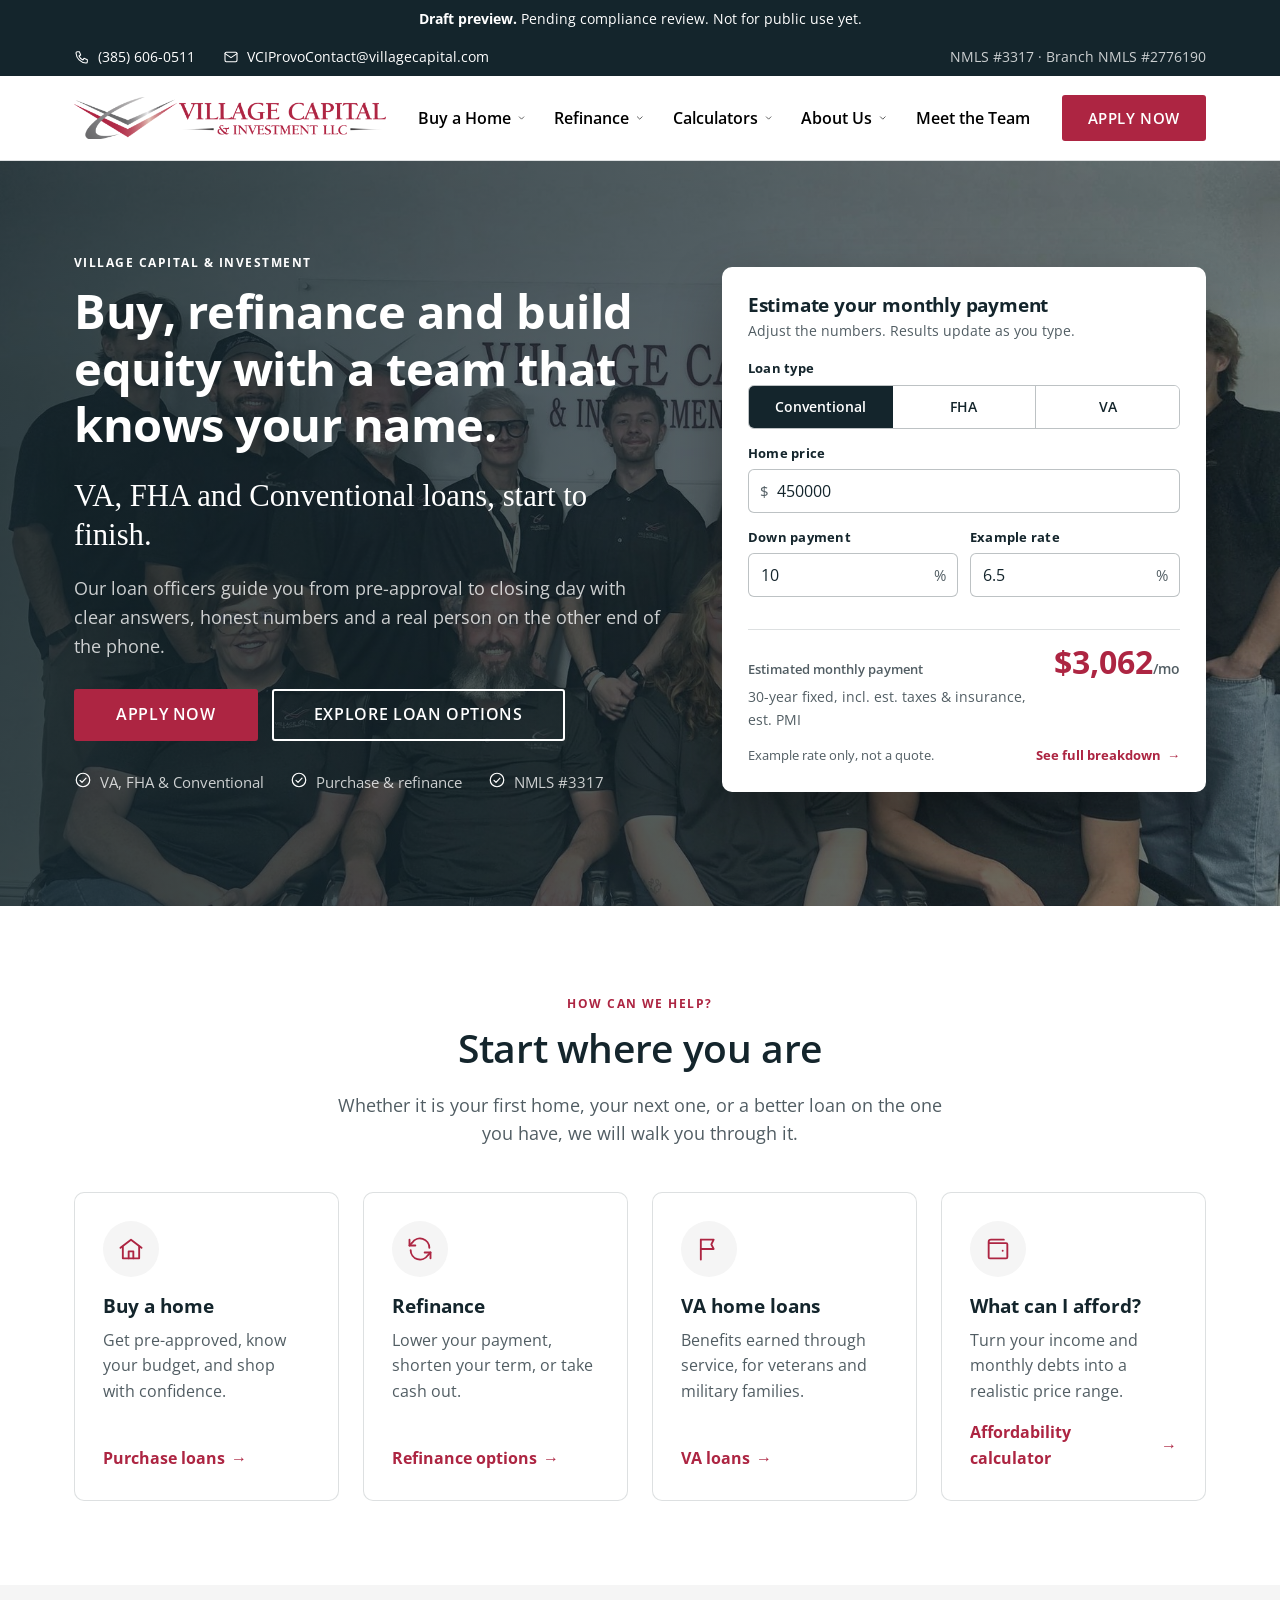
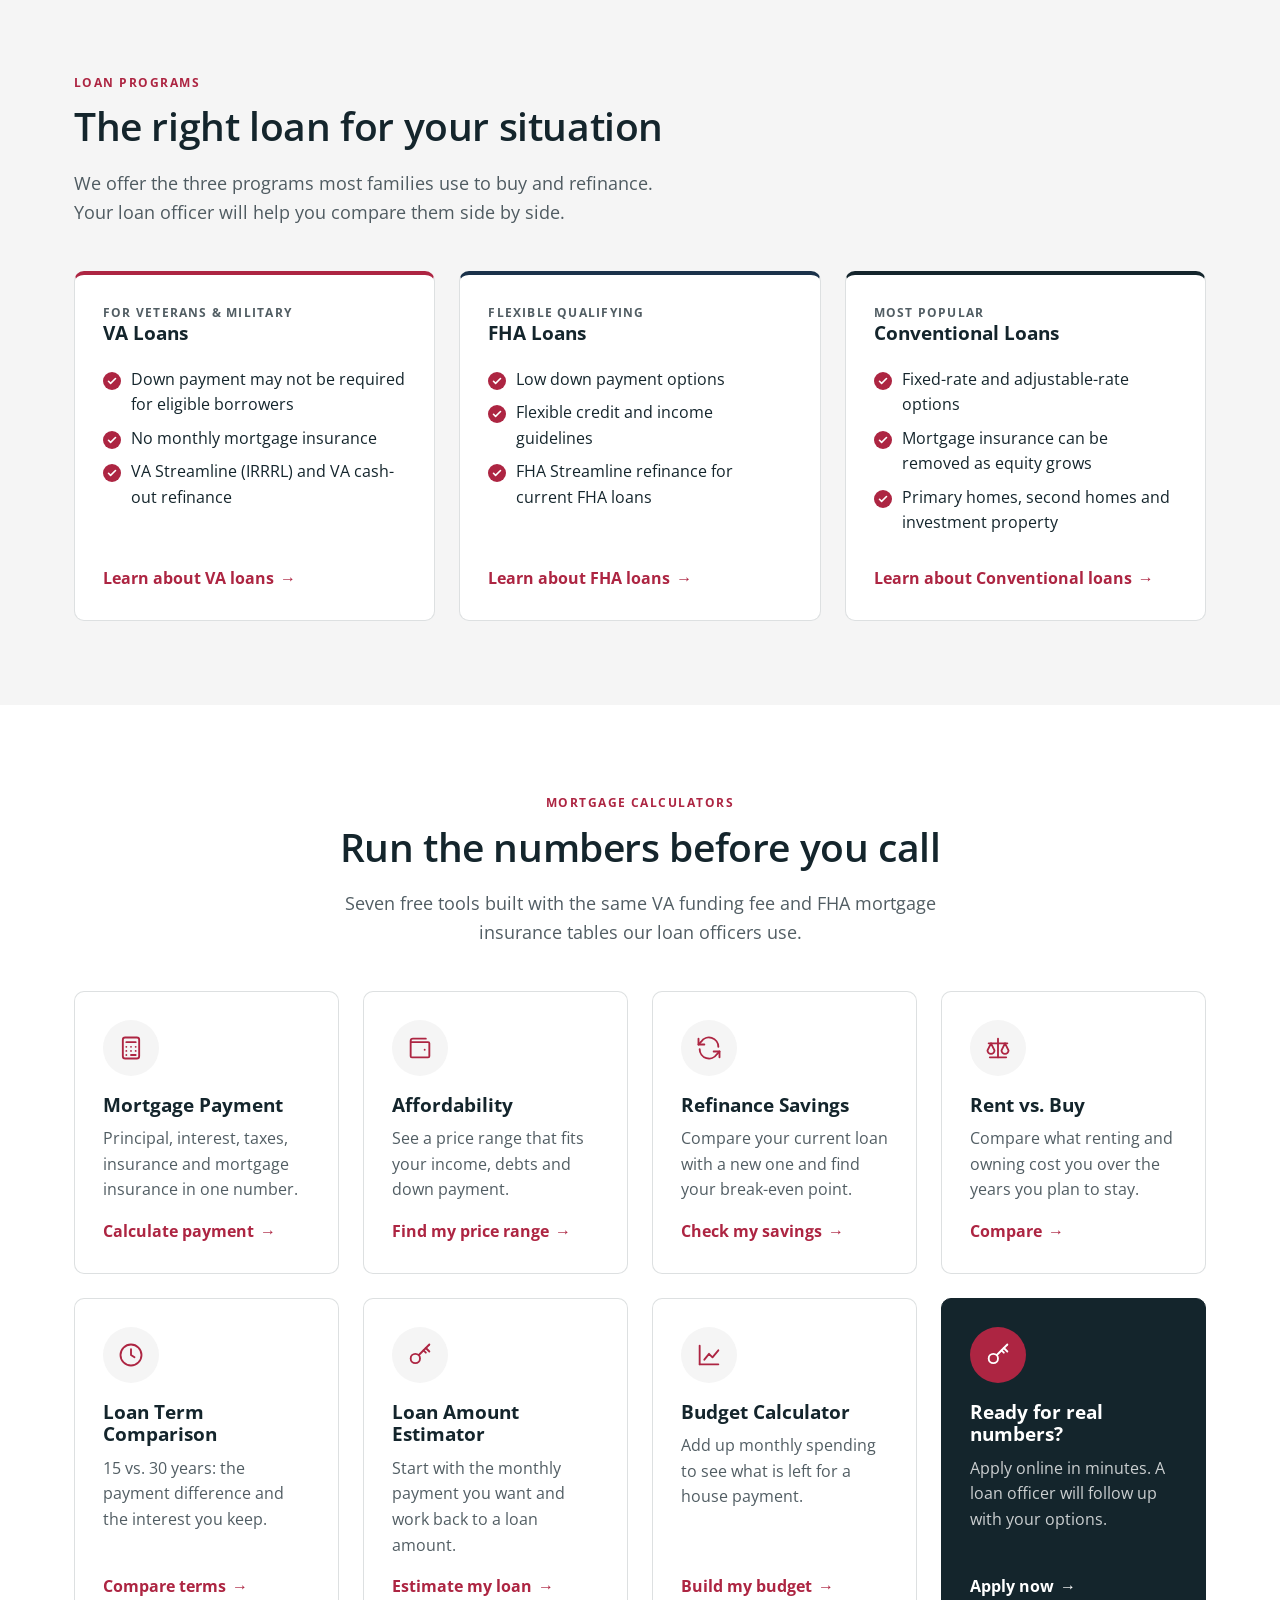
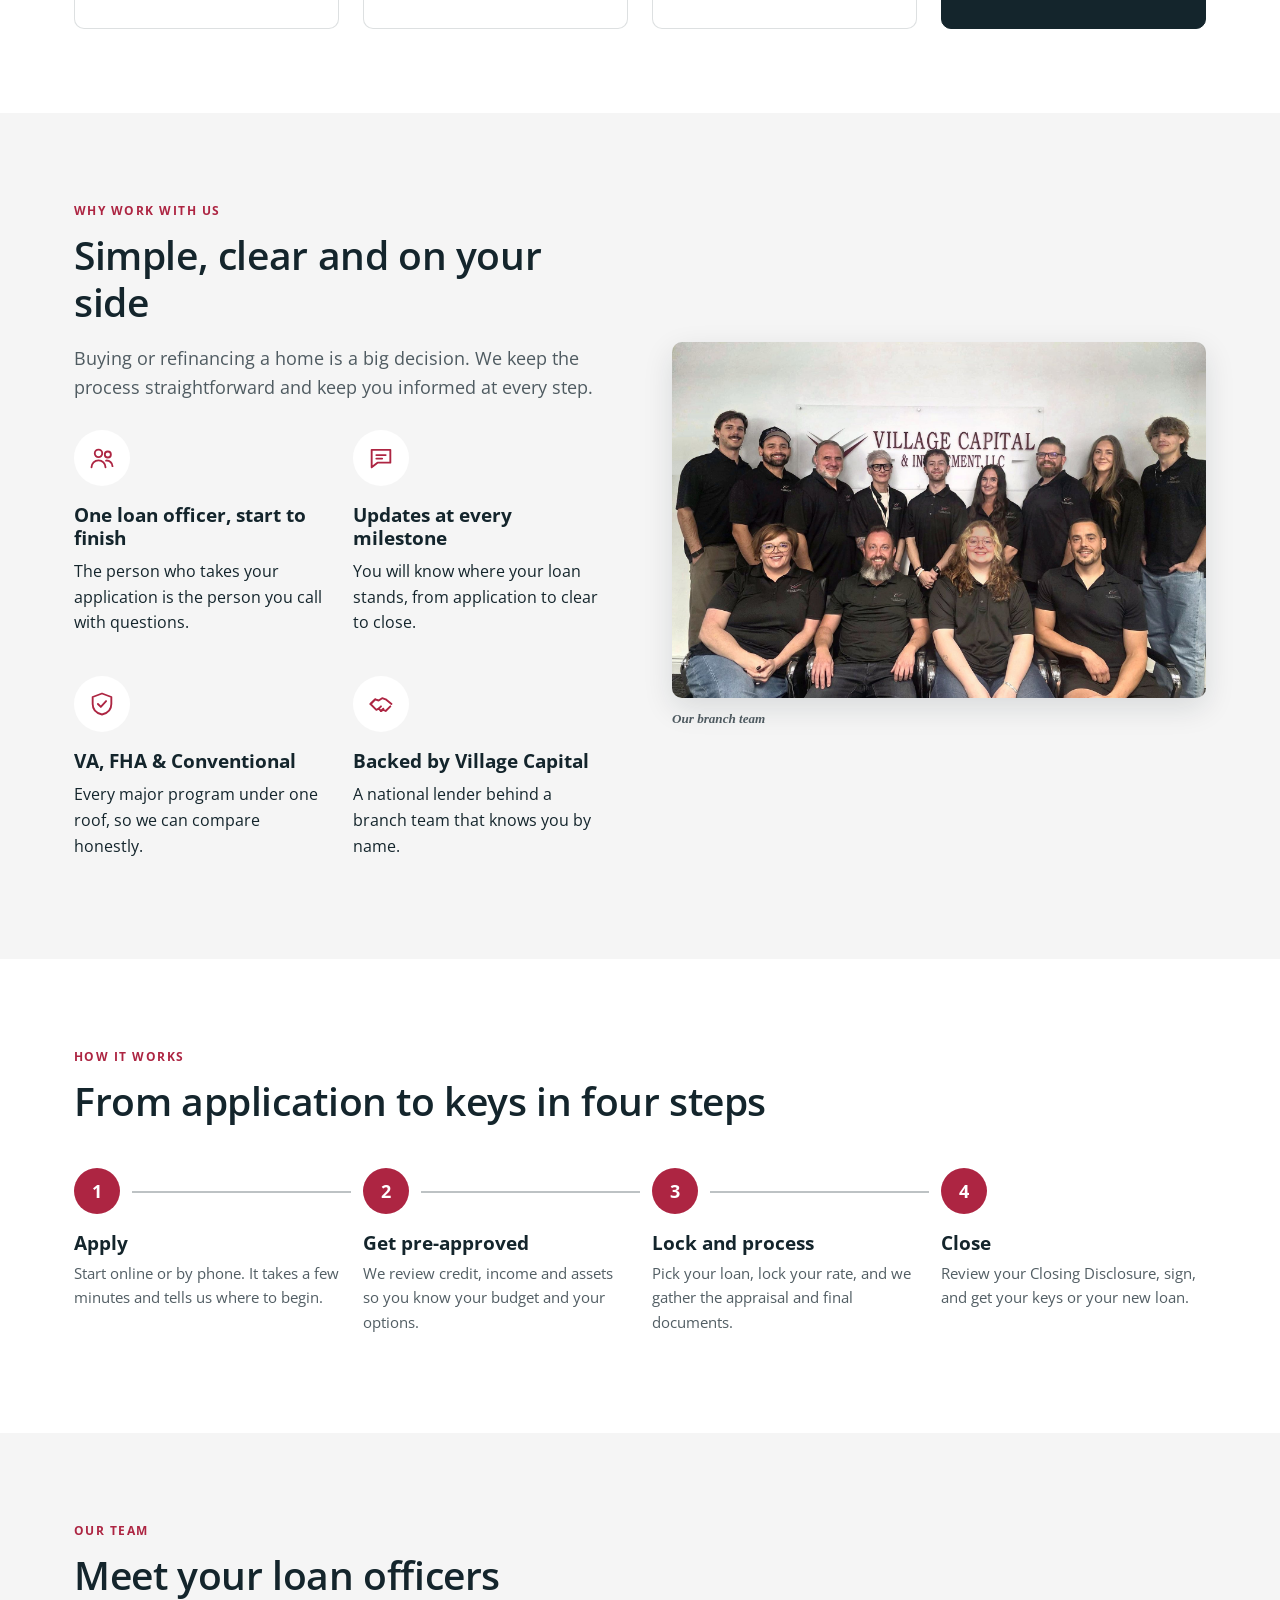
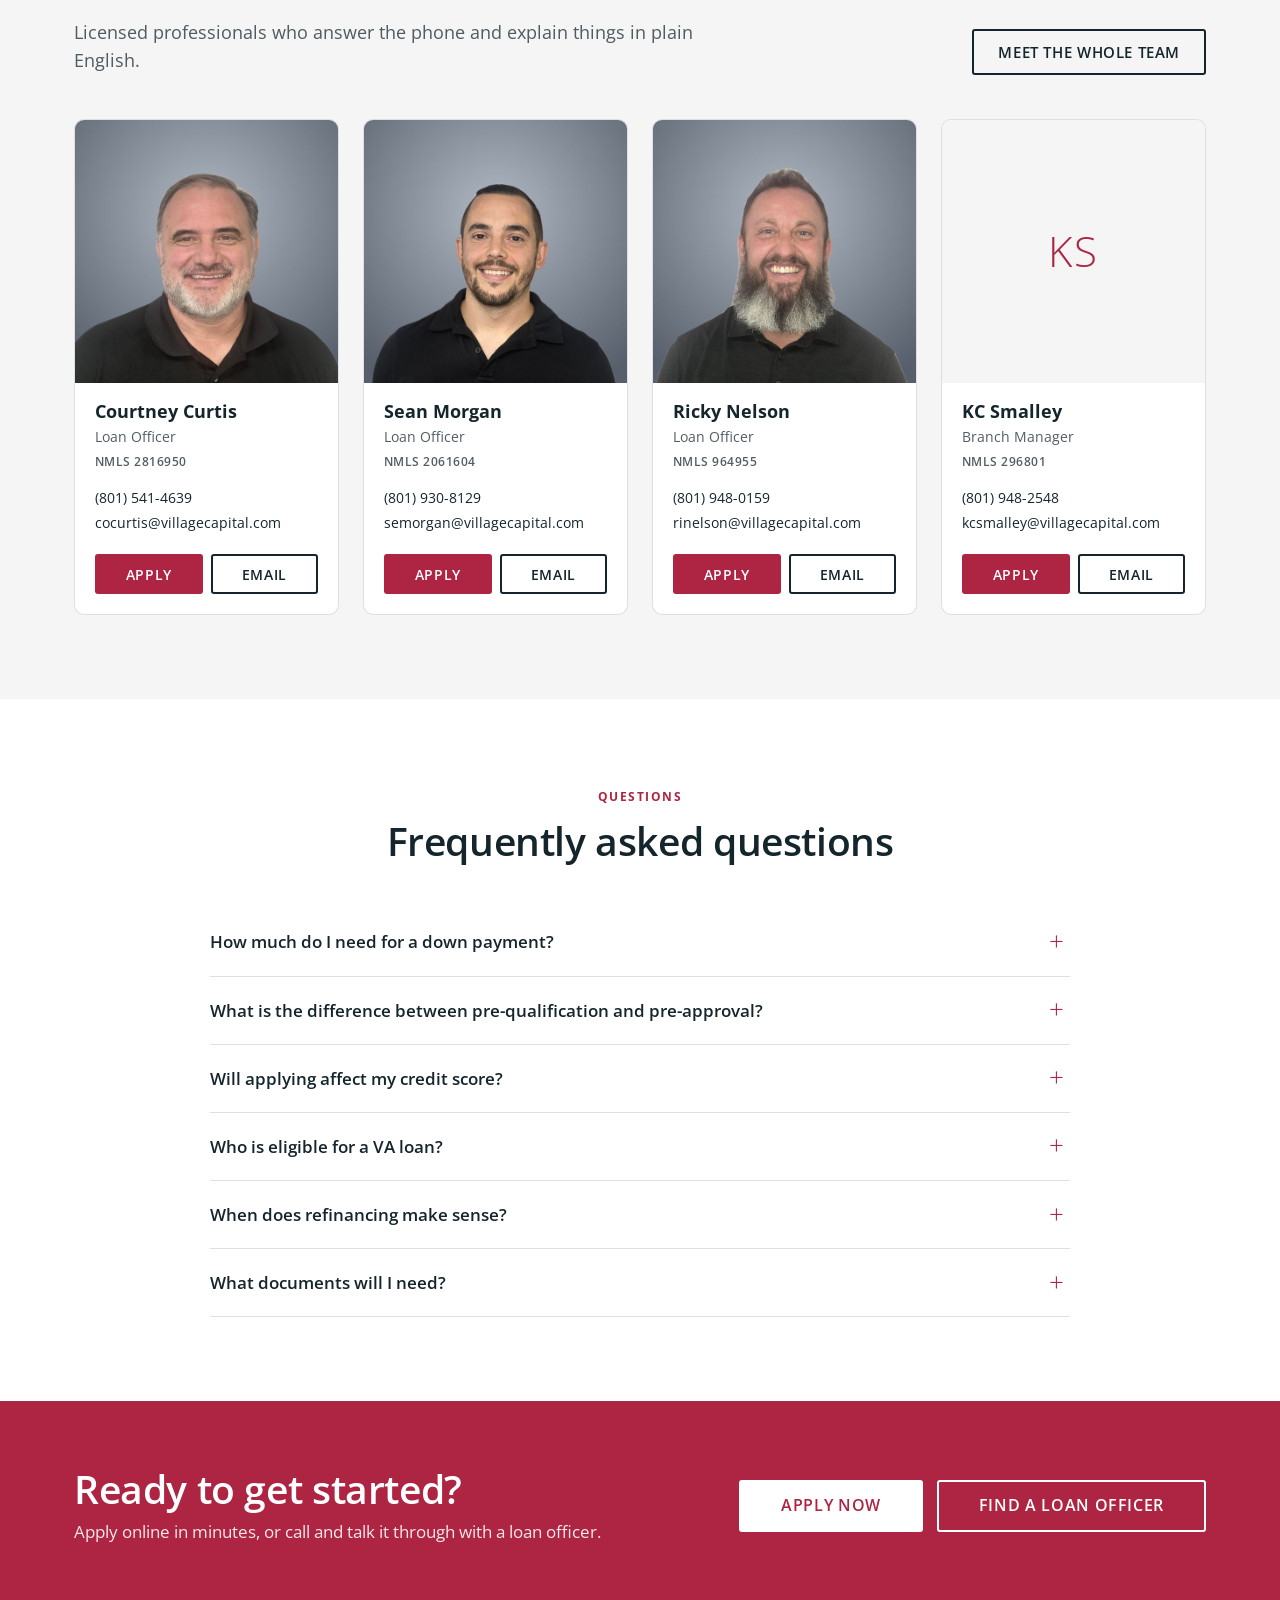
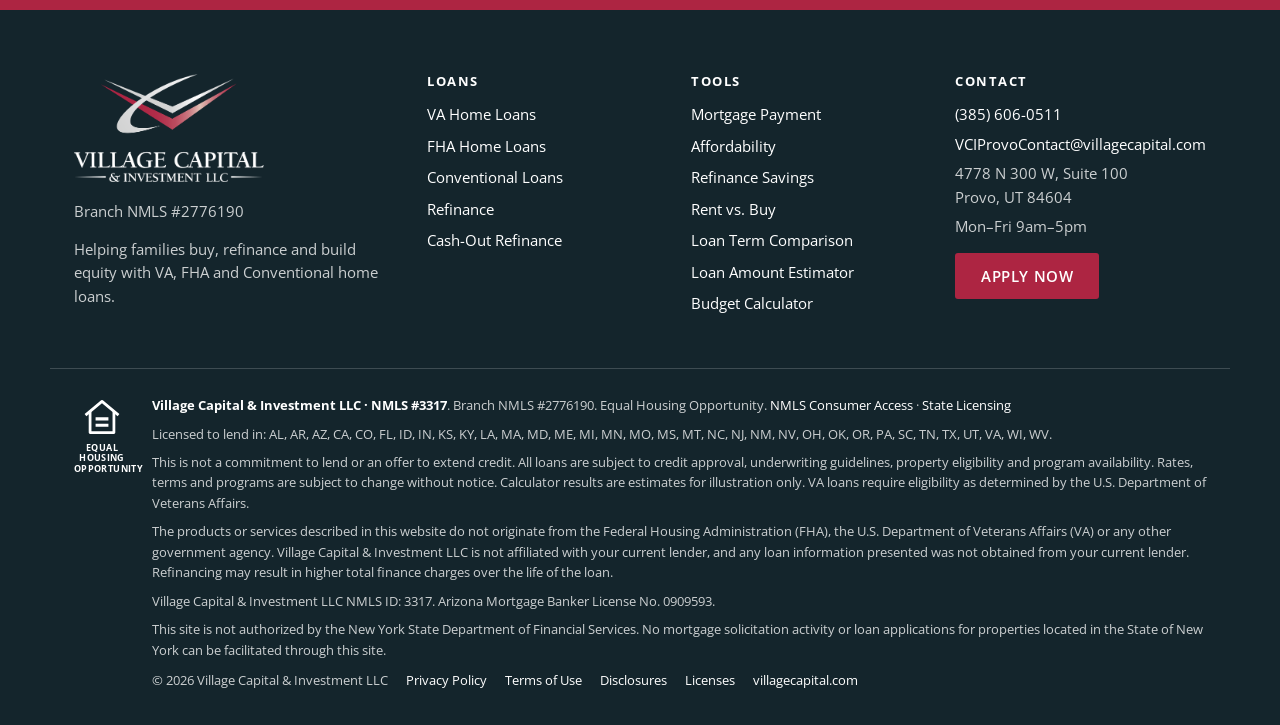
==== index.html @ 4b453d1a "Public branch website: initial copy from vci-lindon-prod-deploy site/ Static HTML/CSS/JS, no build s" ====
<!DOCTYPE html>
<html lang="en">
<head>
<meta charset="UTF-8">
<meta name="viewport" content="width=device-width, initial-scale=1">
<title>Home Loans | Village Capital & Investment</title>
<meta name="description" content="VA, FHA and Conventional home loans for buying and refinancing. Get pre-approved, run the numbers with our mortgage calculators, and apply online with Village Capital & Investment. NMLS #3317.">
<meta name="robots" content="noindex"><!-- remove at launch -->
<link rel="icon" href="assets/vci-logo.svg">
<link rel="preconnect" href="https://fonts.googleapis.com">
<link rel="preconnect" href="https://fonts.gstatic.com" crossorigin>
<link href="https://fonts.googleapis.com/css2?family=Open+Sans:ital,wght@0,300;0,400;0,600;0,700;1,700&display=swap" rel="stylesheet">
<link rel="stylesheet" href="assets/site.css">
</head>
<body>
<a class="skip-link" href="#main">Skip to content</a>
<div data-site-header></div>

<main id="main">

  <!-- Hero -->
  <section class="hero on-dark">
    <div class="wrap hero-grid">
      <div>
        <span class="eyebrow" style="color:var(--white)">Village Capital &amp; Investment</span>
        <h1>Buy, refinance and build equity with a team that knows your name.</h1>
        <p class="subhead">VA, FHA and Conventional loans, start to finish.</p>
        <p class="lead">Our loan officers guide you from pre-approval to closing day with clear answers, honest numbers and a real person on the other end of the phone.</p>
        <div class="hero-ctas">
          <a class="btn btn-primary btn-lg" href="apply.html" data-apply>Apply Now</a>
          <a class="btn btn-outline-light btn-lg" href="loans.html">Explore Loan Options</a>
        </div>
        <ul class="hero-trust">
          <li><i data-icon="check"></i>VA, FHA &amp; Conventional</li>
          <li><i data-icon="check"></i>Purchase &amp; refinance</li>
          <li><i data-icon="check"></i>NMLS #3317</li>
        </ul>
      </div>

      <form class="quick-calc" id="quick-calc" onsubmit="return false" aria-labelledby="qc-title">
        <h2 id="qc-title">Estimate your monthly payment</h2>
        <p class="muted">Adjust the numbers. Results update as you type.</p>
        <div class="field">
          <label id="qc-type-label">Loan type</label>
          <div class="seg" role="group" aria-labelledby="qc-type-label">
            <button type="button" data-type="conv" aria-pressed="true">Conventional</button>
            <button type="button" data-type="fha" aria-pressed="false">FHA</button>
            <button type="button" data-type="va" aria-pressed="false">VA</button>
          </div>
        </div>
        <div class="field">
          <label for="qc-price">Home price</label>
          <div class="input-wrap has-pre"><span class="adorn pre">$</span><input type="number" id="qc-price" value="450000" min="0" step="1000" inputmode="decimal"></div>
        </div>
        <div class="field-row">
          <div class="field">
            <label for="qc-down">Down payment</label>
            <div class="input-wrap has-post"><input type="number" id="qc-down" value="10" min="0" max="100" step="0.5" inputmode="decimal"><span class="adorn post">%</span></div>
          </div>
          <div class="field">
            <label for="qc-rate">Example rate</label>
            <div class="input-wrap has-post"><input type="number" id="qc-rate" value="6.5" min="0" max="20" step="0.125" inputmode="decimal"><span class="adorn post">%</span></div>
          </div>
        </div>
        <div class="qc-result" aria-live="polite">
          <div><div class="label">Estimated monthly payment</div><div class="result-sub" id="qc-sub">30-year fixed, incl. est. taxes &amp; insurance</div></div>
          <div class="value" id="qc-total">—</div>
        </div>
        <div class="qc-foot">
          <span>Example rate only, not a quote.</span>
          <a class="text-link" id="qc-more" href="calculators.html#payment">See full breakdown</a>
        </div>
      </form>
    </div>
  </section>

  <!-- Paths -->
  <section>
    <div class="wrap">
      <div class="section-head center">
        <span class="eyebrow">How can we help?</span>
        <h2>Start where you are</h2>
        <p class="lead">Whether it is your first home, your next one, or a better loan on the one you have, we will walk you through it.</p>
      </div>
      <div class="grid grid-4">
        <a class="card" href="loans.html#purchase"><div class="icon" data-icon="home"></div><h3>Buy a home</h3><p>Get pre-approved, know your budget, and shop with confidence.</p><span class="text-link">Purchase loans</span></a>
        <a class="card" href="loans.html#refinance"><div class="icon" data-icon="refresh"></div><h3>Refinance</h3><p>Lower your payment, shorten your term, or take cash out.</p><span class="text-link">Refinance options</span></a>
        <a class="card" href="loans.html#va"><div class="icon" data-icon="flag"></div><h3>VA home loans</h3><p>Benefits earned through service, for veterans and military families.</p><span class="text-link">VA loans</span></a>
        <a class="card" href="calculators.html#affordability"><div class="icon" data-icon="wallet"></div><h3>What can I afford?</h3><p>Turn your income and monthly debts into a realistic price range.</p><span class="text-link">Affordability calculator</span></a>
      </div>
    </div>
  </section>

  <!-- Programs -->
  <section class="section-gray" id="programs">
    <div class="wrap">
      <div class="section-head">
        <span class="eyebrow">Loan programs</span>
        <h2>The right loan for your situation</h2>
        <p class="lead">We offer the three programs most families use to buy and refinance. Your loan officer will help you compare them side by side.</p>
      </div>
      <div class="grid grid-3">
        <article class="card program-card">
          <span class="tag">For veterans &amp; military</span>
          <h3>VA Loans</h3>
          <ul class="check-list">
            <li>Down payment may not be required for eligible borrowers</li>
            <li>No monthly mortgage insurance</li>
            <li>VA Streamline (IRRRL) and VA cash-out refinance</li>
          </ul>
          <a class="text-link" href="loans.html#va">Learn about VA loans</a>
        </article>
        <article class="card program-card blue">
          <span class="tag">Flexible qualifying</span>
          <h3>FHA Loans</h3>
          <ul class="check-list">
            <li>Low down payment options</li>
            <li>Flexible credit and income guidelines</li>
            <li>FHA Streamline refinance for current FHA loans</li>
          </ul>
          <a class="text-link" href="loans.html#fha">Learn about FHA loans</a>
        </article>
        <article class="card program-card dark">
          <span class="tag">Most popular</span>
          <h3>Conventional Loans</h3>
          <ul class="check-list">
            <li>Fixed-rate and adjustable-rate options</li>
            <li>Mortgage insurance can be removed as equity grows</li>
            <li>Primary homes, second homes and investment property</li>
          </ul>
          <a class="text-link" href="loans.html#conventional">Learn about Conventional loans</a>
        </article>
      </div>
    </div>
  </section>

  <!-- Calculators -->
  <section id="tools">
    <div class="wrap">
      <div class="section-head center">
        <span class="eyebrow">Mortgage calculators</span>
        <h2>Run the numbers before you call</h2>
        <p class="lead">Seven free tools built with the same VA funding fee and FHA mortgage insurance tables our loan officers use.</p>
      </div>
      <div class="grid grid-4">
        <a class="card lift" href="calculators.html#payment"><div class="icon" data-icon="calc"></div><h3>Mortgage Payment</h3><p>Principal, interest, taxes, insurance and mortgage insurance in one number.</p><span class="text-link">Calculate payment</span></a>
        <a class="card lift" href="calculators.html#affordability"><div class="icon" data-icon="wallet"></div><h3>Affordability</h3><p>See a price range that fits your income, debts and down payment.</p><span class="text-link">Find my price range</span></a>
        <a class="card lift" href="calculators.html#refinance"><div class="icon" data-icon="refresh"></div><h3>Refinance Savings</h3><p>Compare your current loan with a new one and find your break-even point.</p><span class="text-link">Check my savings</span></a>
        <a class="card lift" href="calculators.html#rent-vs-buy"><div class="icon" data-icon="scale"></div><h3>Rent vs. Buy</h3><p>Compare what renting and owning cost you over the years you plan to stay.</p><span class="text-link">Compare</span></a>
        <a class="card lift" href="calculators.html#term"><div class="icon" data-icon="clock"></div><h3>Loan Term Comparison</h3><p>15 vs. 30 years: the payment difference and the interest you keep.</p><span class="text-link">Compare terms</span></a>
        <a class="card lift" href="calculators.html#loan-amount"><div class="icon" data-icon="key"></div><h3>Loan Amount Estimator</h3><p>Start with the monthly payment you want and work back to a loan amount.</p><span class="text-link">Estimate my loan</span></a>
        <a class="card lift" href="calculators.html#budget"><div class="icon" data-icon="chart"></div><h3>Budget Calculator</h3><p>Add up monthly spending to see what is left for a house payment.</p><span class="text-link">Build my budget</span></a>
        <a class="card lift" href="apply.html" data-apply style="background:var(--dark);color:var(--white);border-color:var(--dark)"><div class="icon" data-icon="key" style="background:var(--red);color:var(--white)"></div><h3 style="color:var(--white)">Ready for real numbers?</h3><p style="color:var(--on-dark-muted)">Apply online in minutes. A loan officer will follow up with your options.</p><span class="text-link" style="color:var(--white)">Apply now</span></a>
      </div>
    </div>
  </section>

  <!-- Why us -->
  <section class="section-gray" id="why">
    <div class="wrap split">
      <div>
        <span class="eyebrow">Why work with us</span>
        <h2>Simple, clear and on your side</h2>
        <p class="lead">Buying or refinancing a home is a big decision. We keep the process straightforward and keep you informed at every step.</p>
        <div class="grid grid-2" style="margin-top:28px">
          <div><div class="icon" data-icon="people"></div><h3>One loan officer, start to finish</h3><p>The person who takes your application is the person you call with questions.</p></div>
          <div><div class="icon" data-icon="chat"></div><h3>Updates at every milestone</h3><p>You will know where your loan stands, from application to clear to close.</p></div>
          <div><div class="icon" data-icon="shield"></div><h3>VA, FHA &amp; Conventional</h3><p>Every major program under one roof, so we can compare honestly.</p></div>
          <div><div class="icon" data-icon="handshake"></div><h3>Backed by Village Capital</h3><p>A national lender behind a branch team that knows you by name.</p></div>
        </div>
      </div>
      <figure class="team-photo" style="margin:0">
        <img src="assets/team/branch-team.jpg" alt="The branch team in front of the Village Capital &amp; Investment sign" width="1800" height="1200" loading="lazy">
        <figcaption class="caption">Our branch team</figcaption>
      </figure>
    </div>
  </section>

  <!-- Process -->
  <section id="process">
    <div class="wrap">
      <div class="section-head">
        <span class="eyebrow">How it works</span>
        <h2>From application to keys in four steps</h2>
      </div>
      <ol class="steps">
        <li><h3>Apply</h3><p>Start online or by phone. It takes a few minutes and tells us where to begin.</p></li>
        <li><h3>Get pre-approved</h3><p>We review credit, income and assets so you know your budget and your options.</p></li>
        <li><h3>Lock and process</h3><p>Pick your loan, lock your rate, and we gather the appraisal and final documents.</p></li>
        <li><h3>Close</h3><p>Review your Closing Disclosure, sign, and get your keys or your new loan.</p></li>
      </ol>
    </div>
  </section>

  <!-- Team teaser -->
  <section class="section-gray">
    <div class="wrap">
      <div class="section-head" style="display:flex;justify-content:space-between;align-items:flex-end;gap:24px;flex-wrap:wrap;max-width:none">
        <div style="max-width:640px">
          <span class="eyebrow">Our team</span>
          <h2>Meet your loan officers</h2>
          <p class="lead" style="margin:0">Licensed professionals who answer the phone and explain things in plain English.</p>
        </div>
        <a class="btn btn-outline" href="team.html">Meet the Whole Team</a>
      </div>
      <div class="team-grid" data-team="4" data-team-photos-first></div>
    </div>
  </section>

  <!-- FAQ -->
  <section id="faq">
    <div class="wrap">
      <div class="section-head center">
        <span class="eyebrow">Questions</span>
        <h2>Frequently asked questions</h2>
      </div>
      <div class="faq">
        <details><summary>How much do I need for a down payment?</summary><div><p>It depends on the program. VA loans may not require a down payment for eligible borrowers, and FHA and Conventional loans offer low down payment options. Use the <a href="calculators.html#payment">payment calculator</a> to compare, and your loan officer will confirm what you qualify for.</p></div></details>
        <details><summary>What is the difference between pre-qualification and pre-approval?</summary><div><p>A pre-qualification is a quick estimate based on what you tell us. A pre-approval means we have reviewed your credit, income and assets, which carries more weight with sellers and real estate agents.</p></div></details>
        <details><summary>Will applying affect my credit score?</summary><div><p>A pre-approval includes a credit check. Mortgage inquiries made within a short shopping window are generally treated as a single inquiry by the credit scoring models. Ask your loan officer about timing.</p></div></details>
        <details><summary>Who is eligible for a VA loan?</summary><div><p>Veterans, active-duty service members, certain members of the National Guard and Reserves, and some surviving spouses may be eligible. We can help you request your Certificate of Eligibility.</p></div></details>
        <details><summary>When does refinancing make sense?</summary><div><p>A refinance can make sense when it lowers your payment enough to recover the closing costs in a reasonable time, shortens your term, removes mortgage insurance, or lets you use equity for a goal. Try the <a href="calculators.html#refinance">refinance calculator</a> to see your break-even point.</p></div></details>
        <details><summary>What documents will I need?</summary><div><p>Usually recent pay stubs, W-2s or tax returns, bank statements and a photo ID. See the <a href="apply.html#documents">full checklist</a>.</p></div></details>
      </div>
    </div>
  </section>

  <!-- CTA band -->
  <section class="cta-band">
    <div class="wrap cta-band-inner">
      <div>
        <h2>Ready to get started?</h2>
        <p>Apply online in minutes, or call and talk it through with a loan officer.</p>
      </div>
      <div class="actions">
        <a class="btn btn-white btn-lg" href="apply.html" data-apply>Apply Now</a>
        <a class="btn btn-outline-light btn-lg" href="team.html">Find a Loan Officer</a>
      </div>
    </div>
  </section>
</main>

<div data-site-footer></div>

<script src="assets/site.js"></script>
<script src="assets/calc.js"></script>
<script>
(function () {
  var type = 'conv';
  var $ = function (id) { return document.getElementById(id); };
  function run() {
    var price = +$('qc-price').value || 0;
    var downPct = +$('qc-down').value || 0;
    var rate = +$('qc-rate').value || 0;
    var r = MTG.payment({ type: type, price: price, down: price * downPct / 100, rate: rate, years: 30, taxYr: price * 0.006, insYr: 1500, hoaMo: 0, vaUse: 'first' });
    $('qc-total').innerHTML = price ? MTG.money(r.total) + '<small>/mo</small>' : '—';
    var mi = type === 'fha' ? ', FHA MIP' : type === 'conv' && r.mi ? ', est. PMI' : type === 'va' ? ', VA funding fee financed' : '';
    $('qc-sub').textContent = '30-year fixed, incl. est. taxes & insurance' + mi;
    $('qc-more').href = 'calculators.html?type=' + type + '&price=' + price + '&down=' + downPct + '&rate=' + rate + '#payment';
  }
  document.querySelectorAll('#quick-calc .seg button').forEach(function (b) {
    b.addEventListener('click', function () {
      type = b.getAttribute('data-type');
      document.querySelectorAll('#quick-calc .seg button').forEach(function (x) { x.setAttribute('aria-pressed', x === b ? 'true' : 'false'); });
      if (type === 'va' && +$('qc-down').value === 10) $('qc-down').value = 0;
      if (type === 'fha' && +$('qc-down').value < 3.5) $('qc-down').value = 3.5;
      run();
    });
  });
  ['qc-price', 'qc-down', 'qc-rate'].forEach(function (id) { $(id).addEventListener('input', run); });
  run();
})();
</script>
</body>
</html>
---- assets/site.css ----
/* ==========================================================================
   Village Capital & Investment — public branch site
   Colors, type and logo usage follow the VCI Brand Style Guide (Mar 2026):
     Primary   Red  #AD2542
     Secondary Dark #14252C · Blue #1B324A · Gray #F5F5F5 · White #FFFFFF
     Type      Open Sans (primary) · Times New Roman (secondary, sparingly)
   Usage mirrors villagecapital.com: dark top bar, white header with the
   horizontal logo, photo hero, light gray bands, red uppercase buttons.
   Do not add colors outside this palette.
   ========================================================================== */

:root {
  --red: #AD2542;
  --dark: #14252C;
  --blue: #1B324A;
  --gray: #F5F5F5;
  --white: #FFFFFF;

  /* Tints of the palette only (opacity of brand colors, no new hues) */
  --text: var(--dark);
  --text-muted: rgba(20, 37, 44, .74);
  --line: rgba(20, 37, 44, .14);
  --line-strong: rgba(20, 37, 44, .28);
  --on-dark-muted: rgba(255, 255, 255, .78);
  --on-dark-line: rgba(255, 255, 255, .18);

  --sans: "Open Sans", Arial, Helvetica, sans-serif;
  --serif: "Times New Roman", Times, serif;

  --r: 10px;
  --r-sm: 6px;
  --shadow: 0 10px 30px rgba(20, 37, 44, .12);
  --shadow-sm: 0 2px 8px rgba(20, 37, 44, .08);
  --wrap: 1180px;
  --header-h: 84px;
}

*, *::before, *::after { box-sizing: border-box; }
[hidden] { display: none !important; }
html { -webkit-text-size-adjust: 100%; scroll-padding-top: calc(var(--header-h) + 16px); }
body {
  margin: 0;
  font-family: var(--sans);
  font-size: 16px;
  line-height: 1.6;
  color: var(--text);
  background: var(--white);
}
img, svg { max-width: 100%; }
a { color: var(--red); text-underline-offset: 3px; }
a:focus-visible, button:focus-visible, input:focus-visible, select:focus-visible, summary:focus-visible {
  outline: 3px solid var(--red);
  outline-offset: 2px;
}
.wrap { width: 100%; max-width: var(--wrap); margin: 0 auto; padding: 0 24px; }
.sr-only { position: absolute; width: 1px; height: 1px; padding: 0; margin: -1px; overflow: hidden; clip: rect(0 0 0 0); white-space: nowrap; border: 0; }
.skip-link { position: absolute; left: 16px; top: -60px; background: var(--dark); color: var(--white); padding: 10px 16px; border-radius: var(--r-sm); z-index: 200; }
.skip-link:focus { top: 12px; }

/* ---------- Type (Brand Guide p.11 specimen) ---------- */
h1, h2, h3, h4 { margin: 0 0 .5em; line-height: 1.2; color: inherit; }
h1 { font-weight: 700; font-size: clamp(2.1rem, 4.2vw, 2.95rem); letter-spacing: -.01em; }          /* Headliner 1: OS Bold 47 */
h2 { font-weight: 600; font-size: clamp(1.75rem, 3.2vw, 2.45rem); letter-spacing: -.01em; }         /* Headliner 2: OS Semibold 39 */
.subhead { font-family: var(--serif); font-weight: 400; font-size: clamp(1.4rem, 2.4vw, 2.05rem); line-height: 1.3; } /* Sub-Headliner 3 */
h3, .h4 { font-weight: 700; font-size: 1.19rem; }                                                   /* Sub-Headliner 4: OS Bold 19 */
p { margin: 0 0 1em; }
.lead { font-size: 1.125rem; color: var(--text-muted); max-width: 62ch; }
.eyebrow { display: inline-block; font-size: .78rem; font-weight: 700; letter-spacing: .12em; text-transform: uppercase; color: var(--red); margin-bottom: 10px; }
.pull-quote { font-family: var(--serif); font-size: clamp(1.3rem, 2vw, 1.7rem); line-height: 1.35; }   /* Pull Quote: TNR 27 */
.caption { font-family: var(--serif); font-weight: 700; font-style: italic; font-size: .82rem; }       /* Caption: TNR Bold Italic 13 */

/* ---------- Buttons (CTA: Open Sans Bold 16) ---------- */
.btn {
  display: inline-flex; align-items: center; justify-content: center; gap: 8px;
  min-height: 46px; padding: 12px 24px;
  font: 600 .95rem/1.2 var(--sans); letter-spacing: .04em; text-transform: uppercase;
  border-radius: 3px; border: 2px solid transparent;
  text-decoration: none; cursor: pointer;
  transition: background-color .15s ease-out, color .15s ease-out, border-color .15s ease-out, transform .1s ease-out;
}
.btn:active { transform: scale(.97); }
.btn-primary { background: var(--red); color: var(--white); }
.btn-dark { background: var(--dark); color: var(--white); }
.btn-outline { background: transparent; color: var(--dark); border-color: var(--dark); }
.btn-outline-light { background: transparent; color: var(--white); border-color: var(--white); }
.btn-white { background: var(--white); color: var(--red); }
.btn-lg { min-height: 52px; padding: 14px 40px; font-size: 1rem; }
.btn-block { width: 100%; }
@media (hover: hover) {
  .btn-primary:hover { background: var(--blue); }
  .btn-dark:hover { background: var(--red); }
  .btn-outline:hover { background: var(--dark); color: var(--white); }
  .btn-outline-light:hover { background: var(--white); color: var(--dark); }
  .btn-white:hover { background: var(--dark); color: var(--white); }
}
.text-link { font-weight: 700; color: var(--red); text-decoration: none; display: inline-flex; align-items: center; gap: 6px; }
.text-link::after { content: "\2192"; transition: transform .15s ease-out; }
@media (hover: hover) { .text-link:hover::after { transform: translateX(3px); } }

/* ---------- Draft banner + placeholders ---------- */
.draft-banner { background: var(--dark); color: var(--white); font-size: .86rem; text-align: center; padding: 8px 16px; }
.draft-banner strong { color: var(--white); }
.draft-banner a { color: var(--white); }
body.is-draft .ph {
  outline: 2px dashed var(--red); outline-offset: 2px; border-radius: 3px;
  background: rgba(173, 37, 66, .08);
}
body.is-draft .on-dark .ph, body.is-draft .site-footer .ph { outline-color: var(--white); background: rgba(255, 255, 255, .1); }

/* ---------- Top utility bar (as on villagecapital.com) ---------- */
.topbar { background: var(--dark); color: var(--white); font-size: .88rem; }
.topbar-inner { display: flex; align-items: center; gap: 28px; min-height: 38px; }
.topbar a { color: var(--white); text-decoration: none; display: inline-flex; align-items: center; gap: 8px; white-space: nowrap; min-width: 0; }
.topbar a span { overflow: hidden; text-overflow: ellipsis; }
.topbar svg { width: 16px; height: 16px; }
.topbar-nmls { margin-left: auto; color: var(--on-dark-muted); }
@media (hover: hover) { .topbar a:hover span { text-decoration: underline; } }
body.is-draft .topbar .ph { outline-color: var(--white); background: rgba(255, 255, 255, .1); }

/* ---------- Header ---------- */
.site-header {
  position: sticky; top: 0; z-index: 100;
  background: var(--white);
  border-bottom: 1px solid var(--line);
}
.site-header.scrolled { box-shadow: var(--shadow-sm); }
.header-inner { display: flex; align-items: center; gap: 20px; height: var(--header-h); }
.brand { display: flex; align-items: center; flex-shrink: 0; padding: 6px 0; }
.brand img { height: 42px; width: auto; display: block; }
.header-phone { display: none !important; }
.nav-trigger, .nav-link, .header-actions .btn { white-space: nowrap; }
.main-nav { flex: 1; height: 100%; }
.nav-list { list-style: none; margin: 0; padding: 0; display: flex; height: 100%; gap: 4px; }
.nav-item { position: static; display: flex; align-items: stretch; }
.nav-trigger, .nav-link {
  display: flex; align-items: center; gap: 6px;
  padding: 0 12px; background: none; border: 0;
  font: 600 1rem var(--sans); color: #000; text-decoration: none; cursor: pointer;
  border-bottom: 3px solid transparent; border-top: 3px solid transparent;
}
.nav-trigger svg { width: 12px; height: 12px; transition: transform .15s ease-out; }
.nav-trigger[aria-expanded="true"] { color: var(--red); border-bottom-color: var(--red); }
.nav-trigger[aria-expanded="true"] svg { transform: rotate(180deg); }
@media (hover: hover) { .nav-trigger:hover, .nav-link:hover { color: var(--red); } }
.header-actions { display: flex; align-items: center; gap: 18px; margin-left: auto; }
.header-phone { display: flex; flex-direction: column; text-decoration: none; color: var(--dark); line-height: 1.2; }
.header-phone small { font-size: .7rem; letter-spacing: .08em; text-transform: uppercase; color: var(--text-muted); font-weight: 600; }
.header-phone span { font-weight: 700; font-size: .98rem; }
.menu-toggle { display: none; background: none; border: 0; padding: 8px; cursor: pointer; color: var(--dark); }
.menu-toggle svg { width: 28px; height: 28px; display: block; }

/* ---------- Mega menu ---------- */
.mega {
  position: absolute; left: 0; right: 0; top: 100%;
  background: var(--white);
  border-top: 1px solid var(--line);
  box-shadow: 0 18px 40px rgba(20, 37, 44, .14);
  opacity: 0; visibility: hidden; transform: translateY(-6px);
  transition: opacity .15s ease-out, transform .15s ease-out, visibility 0s linear .15s;
}
.mega.open { opacity: 1; visibility: visible; transform: none; transition: opacity .15s ease-out, transform .15s ease-out; }
.mega-inner { display: grid; grid-template-columns: repeat(3, 1fr) 1.15fr; gap: 32px; padding: 32px 24px 36px; }
.mega-col h3 { font-size: .78rem; letter-spacing: .12em; text-transform: uppercase; color: var(--red); margin: 0 0 12px; }
.mega-col ul { list-style: none; margin: 0; padding: 0; }
.mega-col li + li { margin-top: 4px; }
.mega-col a { display: block; padding: 8px 10px; margin: 0 -10px; border-radius: var(--r-sm); text-decoration: none; color: var(--dark); }
.mega-col a strong { display: block; font-weight: 600; font-size: .97rem; }
.mega-col a span { display: block; font-size: .84rem; color: var(--text-muted); line-height: 1.4; }
@media (hover: hover) { .mega-col a:hover { background: var(--gray); } .mega-col a:hover strong { color: var(--red); } }
.mega-promo {
  border-radius: var(--r); padding: 24px; color: var(--white);
  background: var(--dark);
  display: flex; flex-direction: column; justify-content: space-between; gap: 14px;
}
.mega-promo h3 { color: var(--white); font-size: 1.2rem; margin: 0; letter-spacing: 0; text-transform: none; }
.mega-promo p { color: var(--on-dark-muted); margin: 0; font-size: .92rem; }
.mega-promo.red { background: var(--red); }
.mega-promo.blue { background: var(--blue); }
.mega-promo .btn { align-self: flex-start; }

/* ---------- Hero ---------- */
.on-dark { color: var(--white); }
.hero {
  position: relative; color: var(--white);
  background: linear-gradient(90deg, rgba(20, 37, 44, .86) 0%, rgba(20, 37, 44, .72) 55%, rgba(20, 37, 44, .55) 100%), url("team/branch-team.jpg") center 30%/cover, var(--dark);
  padding: 88px 0 96px;
  overflow: hidden;
}
.hero-grid { display: grid; grid-template-columns: 1.1fr .9fr; gap: 56px; align-items: center; }
.hero h1 { color: var(--white); }
.hero .subhead { color: var(--white); margin-bottom: 18px; }
.hero .lead { color: var(--on-dark-muted); }
.hero-ctas { display: flex; flex-wrap: wrap; gap: 14px; margin-top: 28px; }
.hero-trust { display: flex; flex-wrap: wrap; gap: 10px 26px; margin-top: 30px; padding: 0; list-style: none; font-size: .92rem; color: var(--on-dark-muted); }
.hero-trust li { display: flex; align-items: center; gap: 8px; }
.hero-trust svg { width: 18px; height: 18px; color: var(--white); flex-shrink: 0; }

.page-hero { background: var(--gray); color: var(--dark); padding: 56px 0 60px; border-bottom: 1px solid var(--line); }
.page-hero h1 { color: var(--dark); margin-bottom: 10px; }
.page-hero .lead { color: var(--text-muted); margin: 0; }
.breadcrumbs { font-size: .84rem; color: var(--text-muted); margin-bottom: 14px; }
.breadcrumbs a { color: var(--red); }

/* Quick calc card in hero */
.quick-calc { background: var(--white); color: var(--dark); border-radius: var(--r); box-shadow: 0 24px 60px rgba(0, 0, 0, .3); padding: 26px; }
.quick-calc h2 { font-size: 1.2rem; font-weight: 700; margin-bottom: 4px; }
.quick-calc .muted { font-size: .86rem; color: var(--text-muted); margin-bottom: 16px; }
.qc-result { display: flex; align-items: baseline; justify-content: space-between; gap: 12px; border-top: 1px solid var(--line); margin-top: 18px; padding-top: 16px; }
.qc-result .label { font-size: .84rem; color: var(--text-muted); font-weight: 600; }
.qc-result .value { font-size: 2rem; font-weight: 700; color: var(--red); line-height: 1; }
.qc-result .value small { font-size: .9rem; color: var(--text-muted); font-weight: 600; }
.qc-foot { display: flex; justify-content: space-between; align-items: center; margin-top: 14px; gap: 10px; flex-wrap: wrap; font-size: .82rem; color: var(--text-muted); }

/* ---------- Sections ---------- */
section { padding: 84px 0; }
.section-gray { background: var(--gray); }
.section-head { max-width: 760px; margin-bottom: 44px; }
.section-head.center { margin-left: auto; margin-right: auto; text-align: center; }
.section-head.center .lead { margin-left: auto; margin-right: auto; }

.grid { display: grid; gap: 24px; }
.grid-2 { grid-template-columns: repeat(2, 1fr); }
.grid-3 { grid-template-columns: repeat(3, 1fr); }
.grid-4 { grid-template-columns: repeat(4, 1fr); }

.card {
  background: var(--white); border: 1px solid var(--line); border-radius: var(--r);
  padding: 28px; display: flex; flex-direction: column;
  transition: box-shadow .2s ease-out, transform .2s ease-out, border-color .2s ease-out;
}
.card p { color: var(--text-muted); }
.card .text-link { margin-top: auto; }
a.card { text-decoration: none; color: var(--dark); }
@media (hover: hover) { a.card:hover, .card.lift:hover { box-shadow: var(--shadow); transform: translateY(-3px); border-color: transparent; } }
.icon {
  width: 56px; height: 56px; border-radius: 50%;
  display: grid; place-items: center; margin-bottom: 18px;
  background: var(--gray); color: var(--red);
}
.section-gray .icon { background: var(--white); }
.icon svg { width: 28px; height: 28px; }

/* Program cards */
.program-card { border-top: 4px solid var(--red); }
.program-card.blue { border-top-color: var(--blue); }
.program-card.dark { border-top-color: var(--dark); }
.program-card .tag { font-size: .76rem; font-weight: 700; letter-spacing: .1em; text-transform: uppercase; color: var(--text-muted); }
.check-list { list-style: none; margin: 4px 0 22px; padding: 0; }
.check-list li { position: relative; padding-left: 28px; margin: 8px 0; color: var(--dark); }
.check-list li::before {
  content: ""; position: absolute; left: 0; top: .32em; width: 18px; height: 18px; border-radius: 50%;
  background: var(--red) url("data:image/svg+xml,%3Csvg xmlns='http://www.w3.org/2000/svg' viewBox='0 0 24 24' fill='none' stroke='white' stroke-width='3.2' stroke-linecap='round' stroke-linejoin='round'%3E%3Cpath d='M5 12.5l4.2 4.2L19 7'/%3E%3C/svg%3E") center/12px no-repeat;
}

/* Steps */
.steps { counter-reset: step; display: grid; grid-template-columns: repeat(4, 1fr); gap: 24px; list-style: none; padding: 0; margin: 0; }
.steps li { position: relative; padding-top: 64px; }
.steps li::before {
  counter-increment: step; content: counter(step);
  position: absolute; top: 0; left: 0; width: 46px; height: 46px; border-radius: 50%;
  display: grid; place-items: center; background: var(--red); color: var(--white); font-weight: 700; font-size: 1.1rem;
}
.steps li::after { content: ""; position: absolute; top: 23px; left: 58px; right: -12px; height: 2px; background: var(--line-strong); }
.steps li:last-child::after { display: none; }
.steps h3 { margin-bottom: 6px; }
.steps p { color: var(--text-muted); font-size: .95rem; }

/* Split feature */
.split { display: grid; grid-template-columns: 1fr 1fr; gap: 64px; align-items: center; }
.feature-panel {
  border-radius: var(--r); min-height: 360px; padding: 40px; color: var(--white);
  background: var(--blue);
  display: flex; flex-direction: column; justify-content: flex-end;
}
.feature-panel .pull-quote { color: var(--white); margin-bottom: 16px; }
.feature-panel .caption { color: var(--on-dark-muted); }

/* Stats */
.stat-row { display: grid; grid-template-columns: repeat(3, 1fr); gap: 20px; margin-top: 28px; }
.stat strong { display: block; font-size: 2rem; font-weight: 700; color: var(--red); line-height: 1.1; }
.stat span { font-size: .9rem; color: var(--text-muted); }

/* Team */
.team-grid { display: grid; grid-template-columns: repeat(auto-fill, minmax(220px, 1fr)); gap: 24px; }
.lo-card { background: var(--white); border: 1px solid var(--line); border-radius: var(--r); overflow: hidden; display: flex; flex-direction: column; }
.lo-photo { aspect-ratio: 1 / 1; background: var(--gray); display: grid; place-items: center; color: var(--red); font-size: 2.6rem; font-weight: 300; letter-spacing: .04em; }
.lo-photo img { width: 100%; height: 100%; object-fit: cover; }
.lo-body { padding: 18px 20px 20px; display: flex; flex-direction: column; gap: 4px; flex: 1; }
.lo-body h3 { margin: 0; font-size: 1.1rem; }
.lo-title { font-size: .86rem; color: var(--text-muted); }
.lo-nmls { font-size: .78rem; letter-spacing: .04em; color: var(--text-muted); font-weight: 600; }
.lo-contact { margin-top: 10px; font-size: .9rem; display: flex; flex-direction: column; gap: 2px; }
.lo-contact a { color: var(--dark); text-decoration: none; }
.lo-actions { padding: 0 20px 20px; display: flex; gap: 8px; }
.lo-actions .btn { flex: 1; min-height: 40px; padding: 8px 12px; font-size: .9rem; }

/* CTA band */
.cta-band { background: var(--red); color: var(--white); padding: 64px 0; }
.cta-band-inner { display: flex; align-items: center; justify-content: space-between; gap: 32px; flex-wrap: wrap; }
.cta-band h2 { color: var(--white); margin: 0 0 6px; }
.cta-band p { margin: 0; color: var(--white); opacity: .9; font-size: 1.08rem; }
.cta-band .actions { display: flex; gap: 14px; flex-wrap: wrap; }

/* FAQ */
.faq { max-width: 860px; margin: 0 auto; }
.faq details { border-bottom: 1px solid var(--line); }
.faq summary { cursor: pointer; list-style: none; padding: 20px 40px 20px 0; position: relative; font-weight: 600; font-size: 1.06rem; }
.faq summary::-webkit-details-marker { display: none; }
.faq summary::after { content: "+"; position: absolute; right: 6px; top: 50%; transform: translateY(-50%); font-size: 1.6rem; font-weight: 300; color: var(--red); }
.faq details[open] summary::after { content: "\2212"; }
.faq details > div { padding: 0 0 20px; color: var(--text-muted); }

/* Program detail page */
.program-nav { position: sticky; top: var(--header-h); z-index: 50; background: var(--white); border-bottom: 1px solid var(--line); }
.program-nav ul { display: flex; gap: 6px; list-style: none; margin: 0; padding: 0; overflow-x: auto; scrollbar-width: none; }
.program-nav a { display: block; padding: 16px 14px; white-space: nowrap; font-weight: 600; color: var(--dark); text-decoration: none; border-bottom: 3px solid transparent; }
.program-nav a.active { color: var(--red); border-bottom-color: var(--red); }
.program { padding: 72px 0; border-bottom: 1px solid var(--line); }
.program:nth-of-type(even) { background: var(--gray); }
.program-grid { display: grid; grid-template-columns: 1.3fr .9fr; gap: 56px; align-items: start; }
.aside-card { background: var(--white); border: 1px solid var(--line); border-radius: var(--r); padding: 26px; box-shadow: var(--shadow-sm); }
.aside-card h3 { margin-bottom: 12px; }
.aside-card .btn { margin-top: 10px; }
.sub-programs { display: grid; grid-template-columns: repeat(2, 1fr); gap: 16px; margin-top: 26px; }
.sub-program { background: var(--white); border: 1px solid var(--line); border-radius: var(--r-sm); padding: 18px 20px; }
.program:nth-of-type(odd) .sub-program { background: var(--gray); border-color: transparent; }
.sub-program h4 { margin: 0 0 4px; font-size: 1rem; }
.sub-program p { margin: 0; font-size: .92rem; color: var(--text-muted); }

/* ---------- Forms / calculators ---------- */
.field { display: flex; flex-direction: column; gap: 6px; margin-bottom: 14px; }
.field label { font-size: .8rem; font-weight: 700; letter-spacing: .02em; color: var(--dark); }
.field .hint { font-size: .78rem; color: var(--text-muted); }
.input-wrap { position: relative; display: flex; align-items: center; }
.input-wrap .adorn { position: absolute; font-size: .95rem; color: var(--text-muted); pointer-events: none; }
.input-wrap .adorn.pre { left: 12px; }
.input-wrap .adorn.post { right: 12px; }
input[type="number"], input[type="text"], input[type="email"], input[type="tel"], select {
  width: 100%; min-height: 44px; padding: 10px 12px;
  font: 400 1rem var(--sans); color: var(--dark);
  background: var(--white); border: 1px solid var(--line-strong); border-radius: var(--r-sm);
  transition: border-color .15s ease-out, box-shadow .15s ease-out;
}
input:focus, select:focus { border-color: var(--red); box-shadow: 0 0 0 3px rgba(173, 37, 66, .15); outline: none; }
input[type="number"] { -moz-appearance: textfield; }
.input-wrap.has-pre input { padding-left: 28px; }
.input-wrap.has-post input { padding-right: 36px; }
input[type="number"]::-webkit-inner-spin-button, input[type="number"]::-webkit-outer-spin-button { -webkit-appearance: none; margin: 0; }
input[type="range"] { width: 100%; accent-color: var(--red); }
.field-row { display: grid; grid-template-columns: 1fr 1fr; gap: 12px; align-items: end; }
.seg { display: flex; border: 1px solid var(--line-strong); border-radius: var(--r-sm); overflow: hidden; }
.seg button { flex: 1; min-height: 42px; background: var(--white); border: 0; border-right: 1px solid var(--line-strong); font: 600 .9rem var(--sans); color: var(--dark); cursor: pointer; }
.seg button:last-child { border-right: 0; }
.seg button[aria-pressed="true"] { background: var(--dark); color: var(--white); }

.calc-layout { display: grid; grid-template-columns: 260px 1fr; gap: 36px; align-items: start; }
.calc-tabs { position: sticky; top: calc(var(--header-h) + 24px); display: flex; flex-direction: column; gap: 6px; }
.calc-tab {
  display: flex; align-items: center; gap: 12px; text-align: left; width: 100%;
  padding: 14px 16px; border-radius: var(--r-sm); border: 1px solid var(--line); background: var(--white);
  font: 600 .96rem var(--sans); color: var(--dark); cursor: pointer;
  transition: background-color .15s ease-out, color .15s ease-out, border-color .15s ease-out;
}
.calc-tab svg { width: 22px; height: 22px; color: var(--red); flex-shrink: 0; }
.calc-tab[aria-selected="true"] { background: var(--dark); color: var(--white); border-color: var(--dark); }
.calc-tab[aria-selected="true"] svg { color: var(--white); }
@media (hover: hover) { .calc-tab:not([aria-selected="true"]):hover { border-color: var(--red); } }
.calc-panel { background: var(--white); border: 1px solid var(--line); border-radius: var(--r); box-shadow: var(--shadow-sm); }
.calc-panel[hidden] { display: none; }
.calc-head { padding: 26px 30px 0; }
.calc-head h2 { font-size: 1.6rem; margin-bottom: 4px; }
.calc-head p { color: var(--text-muted); margin: 0; }
.calc-body { display: grid; grid-template-columns: minmax(0, 1fr) minmax(0, 1.05fr); gap: 30px; padding: 24px 30px 30px; }
.calc-results { background: var(--gray); border-radius: var(--r); padding: 24px; align-self: start; position: sticky; top: calc(var(--header-h) + 24px); }
.big-number { font-size: 2.6rem; font-weight: 700; color: var(--red); line-height: 1.05; }
.big-label { font-size: .82rem; font-weight: 700; letter-spacing: .08em; text-transform: uppercase; color: var(--text-muted); margin-bottom: 4px; }
.result-sub { color: var(--text-muted); font-size: .9rem; margin-top: 4px; }
.breakdown-bar { display: flex; height: 14px; border-radius: 7px; overflow: hidden; margin: 20px 0 14px; background: var(--white); gap: 2px; }
.breakdown-bar span { display: block; height: 100%; transition: width .3s ease-out; }
.legend { list-style: none; margin: 0; padding: 0; }
.legend li { display: flex; align-items: center; gap: 10px; padding: 7px 0; border-bottom: 1px solid var(--line); font-size: .93rem; }
.legend li:last-child { border-bottom: 0; }
.legend i { width: 12px; height: 12px; border-radius: 3px; flex-shrink: 0; }
.legend .amt { margin-left: auto; font-weight: 700; font-variant-numeric: tabular-nums; }
.legend li.total { border-top: 2px solid var(--dark); border-bottom: 0; font-weight: 700; margin-top: 4px; padding-top: 10px; }
.sw-red { background: var(--red); } .sw-blue { background: var(--blue); } .sw-dark { background: var(--dark); }
.sw-red-t { background: rgba(173, 37, 66, .45); } .sw-blue-t { background: rgba(27, 50, 74, .45); }
.kv { display: grid; grid-template-columns: 1fr auto; gap: 6px 16px; font-size: .93rem; margin-top: 16px; }
.kv dt { color: var(--text-muted); }
.kv dd { margin: 0; font-weight: 700; text-align: right; font-variant-numeric: tabular-nums; }
.compare { display: grid; grid-template-columns: 1fr 1fr; gap: 12px; margin-top: 8px; }
.compare > div { background: var(--white); border-radius: var(--r-sm); padding: 16px; }
.compare .big-number { font-size: 1.8rem; }
.compare .win { box-shadow: inset 0 0 0 2px var(--red); }
.note { font-size: .86rem; color: var(--text-muted); background: var(--white); border-left: 3px solid var(--red); padding: 10px 14px; border-radius: 0 var(--r-sm) var(--r-sm) 0; margin-top: 16px; }
.note[hidden] { display: none; }
.chart { width: 100%; height: auto; display: block; margin-top: 16px; }
.calc-cta { display: flex; gap: 10px; flex-wrap: wrap; margin-top: 20px; }
.calc-disclaimer { font-size: .8rem; color: var(--text-muted); padding: 0 30px 26px; margin: 0; }
details.more { margin: 4px 0 12px; }
details.more summary { cursor: pointer; font-weight: 700; font-size: .88rem; color: var(--red); padding: 6px 0; }

/* Apply page */
.apply-grid { display: grid; grid-template-columns: 1.15fr .85fr; gap: 48px; align-items: start; }
.apply-card { background: var(--white); border-radius: var(--r); border: 1px solid var(--line); box-shadow: var(--shadow); padding: 32px; }
.apply-card h2 { font-size: 1.6rem; }
.apply-options { display: grid; gap: 14px; margin-top: 18px; }
.apply-option { display: flex; gap: 16px; align-items: flex-start; padding: 18px; border-radius: var(--r-sm); background: var(--gray); }
.apply-option .icon { margin: 0; width: 46px; height: 46px; background: var(--white); flex-shrink: 0; }
.apply-option .icon svg { width: 22px; height: 22px; }
.apply-option h3 { font-size: 1.02rem; margin: 0 0 2px; }
.apply-option p { font-size: .92rem; color: var(--text-muted); margin: 0 0 10px; }
.doc-list { columns: 2; column-gap: 28px; }

/* ---------- Footer ---------- */
.site-footer { background: var(--dark); color: var(--on-dark-muted); font-size: .92rem; }
.footer-top { display: grid; grid-template-columns: 1.4fr repeat(3, 1fr); gap: 40px; padding: 64px 24px 44px; }
.footer-logo { width: 190px; height: auto; display: block; margin-bottom: 18px; }
.site-footer h3 { color: var(--white); font-size: .8rem; letter-spacing: .12em; text-transform: uppercase; margin-bottom: 14px; }
.site-footer ul { list-style: none; margin: 0; padding: 0; }
.site-footer li { margin: 0 0 8px; }
.site-footer a { color: var(--white); text-decoration: none; }
@media (hover: hover) { .site-footer a:hover { text-decoration: underline; } }
.footer-contact p { margin: 0 0 6px; }
.footer-legal { border-top: 1px solid var(--on-dark-line); padding: 26px 24px 34px; font-size: .8rem; line-height: 1.6; }
.legal-row { display: flex; gap: 22px; align-items: flex-start; }
.eho { flex-shrink: 0; width: 56px; color: var(--white); text-align: center; font-size: .56rem; font-weight: 700; letter-spacing: .04em; line-height: 1.15; }
.eho svg { width: 44px; height: 44px; display: block; margin: 0 auto 4px; }
.legal-row p { margin: 0 0 8px; }
.legal-links { display: flex; flex-wrap: wrap; gap: 6px 18px; margin-top: 10px; }

/* ---------- Responsive ---------- */
@media (max-width: 1200px) and (min-width: 961px) {
  .brand img { height: 34px; }
  .header-inner { gap: 12px; }
  .nav-trigger, .nav-link { padding: 0 8px; font-size: .94rem; }
  .header-actions .btn { padding: 10px 16px; }
}
@media (max-width: 1100px) {
  .header-phone { display: none; }
  .mega-inner { grid-template-columns: repeat(2, 1fr); }
  .mega-promo { grid-column: span 2; }
}
@media (max-width: 960px) {
  :root { --header-h: 72px; }
  .brand img { height: 38px; }
  .menu-toggle { display: block; order: 3; }
  .header-actions { margin-left: auto; }
  .main-nav {
    position: fixed; top: var(--header-h); left: 0; right: 0; bottom: 0; height: auto;
    background: var(--white); overflow-y: auto;
    transform: translateX(100%); visibility: hidden;
    transition: transform .2s ease-out, visibility 0s linear .2s;
    border-top: 1px solid var(--line);
  }
  .main-nav.open { transform: none; visibility: visible; transition: transform .2s ease-out; }
  .nav-list { flex-direction: column; height: auto; padding: 8px 0 40px; gap: 0; }
  .nav-item { flex-direction: column; border-bottom: 1px solid var(--line); }
  .nav-trigger, .nav-link { padding: 18px 24px; justify-content: space-between; font-size: 1.05rem; border: 0; width: 100%; }
  .nav-trigger[aria-expanded="true"] { border: 0; }
  .mega { position: static; box-shadow: none; border: 0; opacity: 1; visibility: visible; transform: none; display: none; transition: none; }
  .mega.open { display: block; }
  .mega-inner { grid-template-columns: 1fr; gap: 20px; padding: 0 24px 24px; }
  .mega-promo { grid-column: auto; }
  .hero-grid, .split, .program-grid, .apply-grid { grid-template-columns: 1fr; gap: 40px; }
  .grid-3, .grid-4 { grid-template-columns: repeat(2, 1fr); }
  .steps { grid-template-columns: repeat(2, 1fr); }
  .steps li::after { display: none; }
  .calc-layout { grid-template-columns: 1fr; }
  .calc-tabs { position: static; flex-direction: row; overflow-x: auto; scrollbar-width: none; margin: 0 -24px; padding: 0 24px 4px; }
  .calc-tab { width: auto; white-space: nowrap; flex-shrink: 0; }
  .calc-body { grid-template-columns: 1fr; }
  .calc-results { position: static; }
  .footer-top { grid-template-columns: 1fr 1fr; }
}
@media (max-width: 640px) {
  section { padding: 60px 0; }
  .wrap { padding: 0 16px; }
  .header-actions .btn { padding: 10px 16px; min-height: 42px; }
  .brand img { height: 26px; }
  .header-inner { gap: 10px; }
  .header-actions .btn { padding: 8px 12px; min-height: 38px; font-size: .8rem; }
  .menu-toggle { padding: 6px; }
  .topbar-nmls { display: none; }
  .topbar-inner { gap: 18px; font-size: .82rem; }
  .hero { padding: 48px 0 56px; }
  .hero { background: linear-gradient(rgba(20, 37, 44, .84), rgba(20, 37, 44, .84)), url("team/branch-team.jpg") center/cover, var(--dark); }
  .grid-2, .grid-3, .grid-4, .steps, .sub-programs, .stat-row { grid-template-columns: 1fr; }
  .field-row { grid-template-columns: 1fr 1fr; }
  .calc-head, .calc-body { padding-left: 18px; padding-right: 18px; }
  .calc-disclaimer { padding: 0 18px 22px; }
  .calc-tabs { margin: 0 -16px; padding: 0 16px 4px; }
  .compare { grid-template-columns: 1fr; }
  .footer-top { grid-template-columns: 1fr; padding: 48px 16px 32px; }
  .footer-legal { padding: 22px 16px 30px; }
  .legal-row { flex-direction: column; }
  .doc-list { columns: 1; }
  .apply-card { padding: 22px; }
  .cta-band-inner { flex-direction: column; align-items: flex-start; }
}
@media (prefers-reduced-motion: reduce) {
  *, *::before, *::after { transition: none !important; animation: none !important; scroll-behavior: auto !important; }
}

/* Step list variants */
.steps.no-lines li::after { display: none; }
.steps.two-col { grid-template-columns: repeat(2, 1fr); }
@media (max-width: 640px) { .steps.two-col { grid-template-columns: 1fr; } }

/* Meet the Team: bio + specialties */
.lo-bio { font-size: .9rem; color: var(--text-muted); margin: 12px 0 0; }
.lo-tags { list-style: none; margin: 10px 0 0; padding: 0; display: flex; flex-wrap: wrap; gap: 6px; }
.lo-tags li { font-size: .74rem; font-weight: 700; letter-spacing: .04em; color: var(--red); background: rgba(173, 37, 66, .08); border-radius: 999px; padding: 3px 10px; }

/* Team photo */
.team-photo { margin: 0; }
.team-photo img { display: block; width: 100%; height: auto; border-radius: var(--r); box-shadow: var(--shadow); }
.team-photo figcaption { margin-top: 10px; color: var(--text-muted); }

/* Calculator picker (mobile) + extra swatch */
.calc-select-wrap { display: none; }
.sw-gray { background: rgba(20, 37, 44, .14); }
@media (max-width: 960px) {
  .calc-select-wrap { display: block; }
  .calc-tabs { display: none; }
  .calc-select { min-height: 56px; font-size: 1.08rem; font-weight: 600; border: 2px solid var(--dark); border-radius: var(--r); padding: 12px 16px; }
}

/* Small phones: keep phone number whole, let email truncate; keep the menu button on screen */
.topbar a:first-child { flex-shrink: 0; }
@media (max-width: 400px) {
  .brand img { height: 21px; }
  .header-actions .btn { padding: 8px 10px; font-size: .75rem; }
  .topbar-inner { gap: 14px; }
}
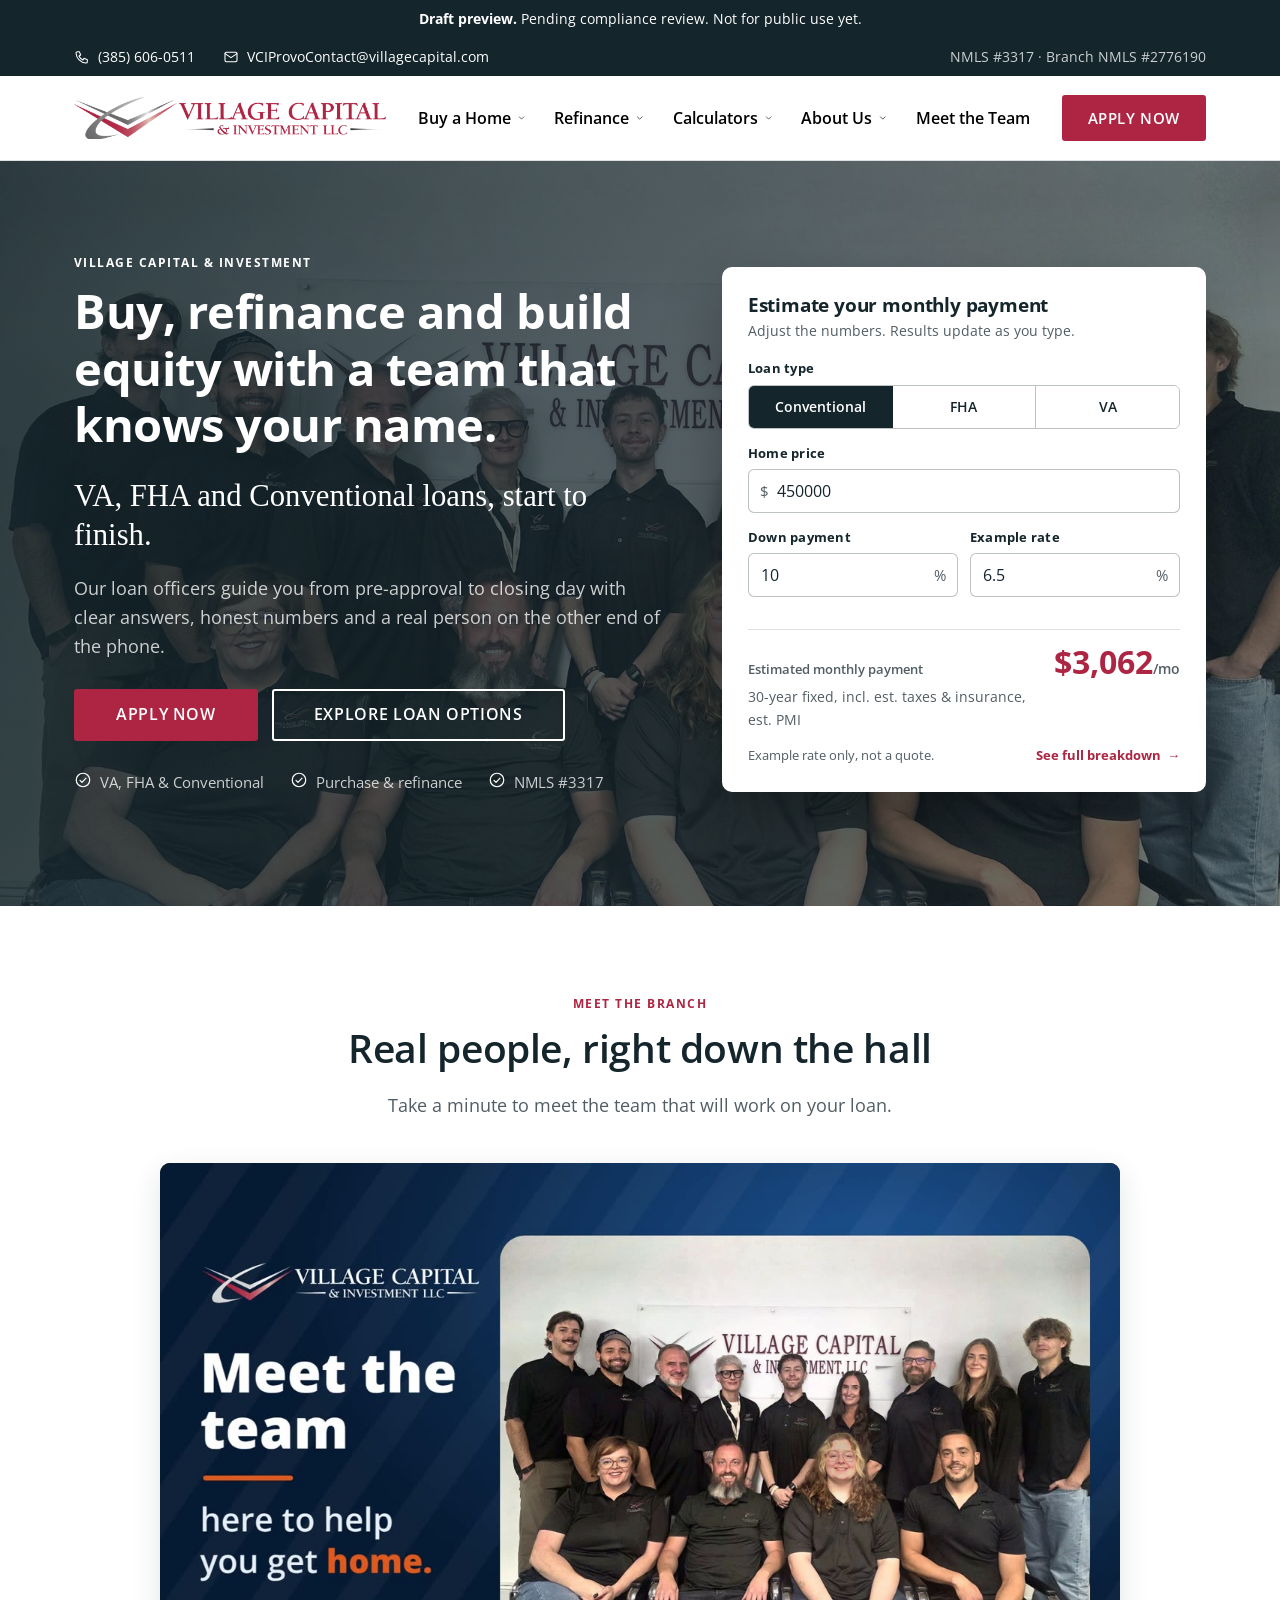
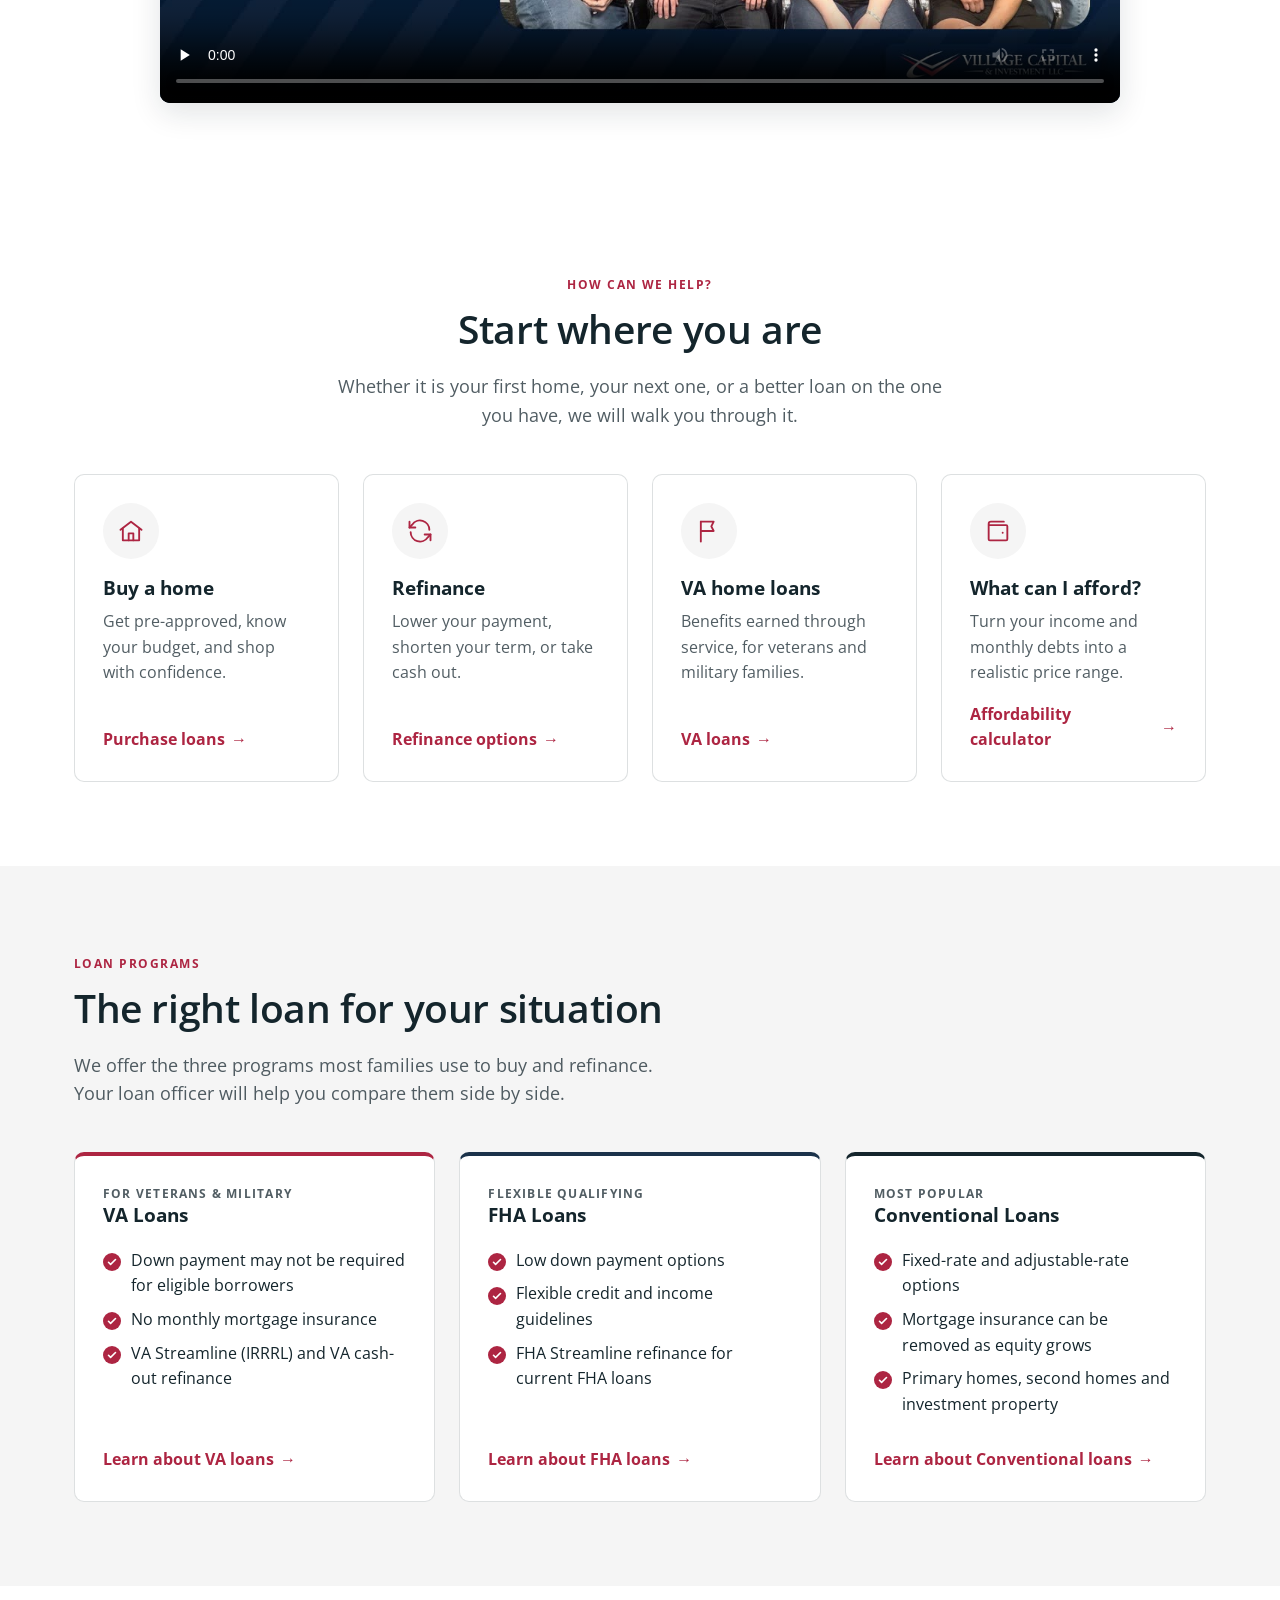
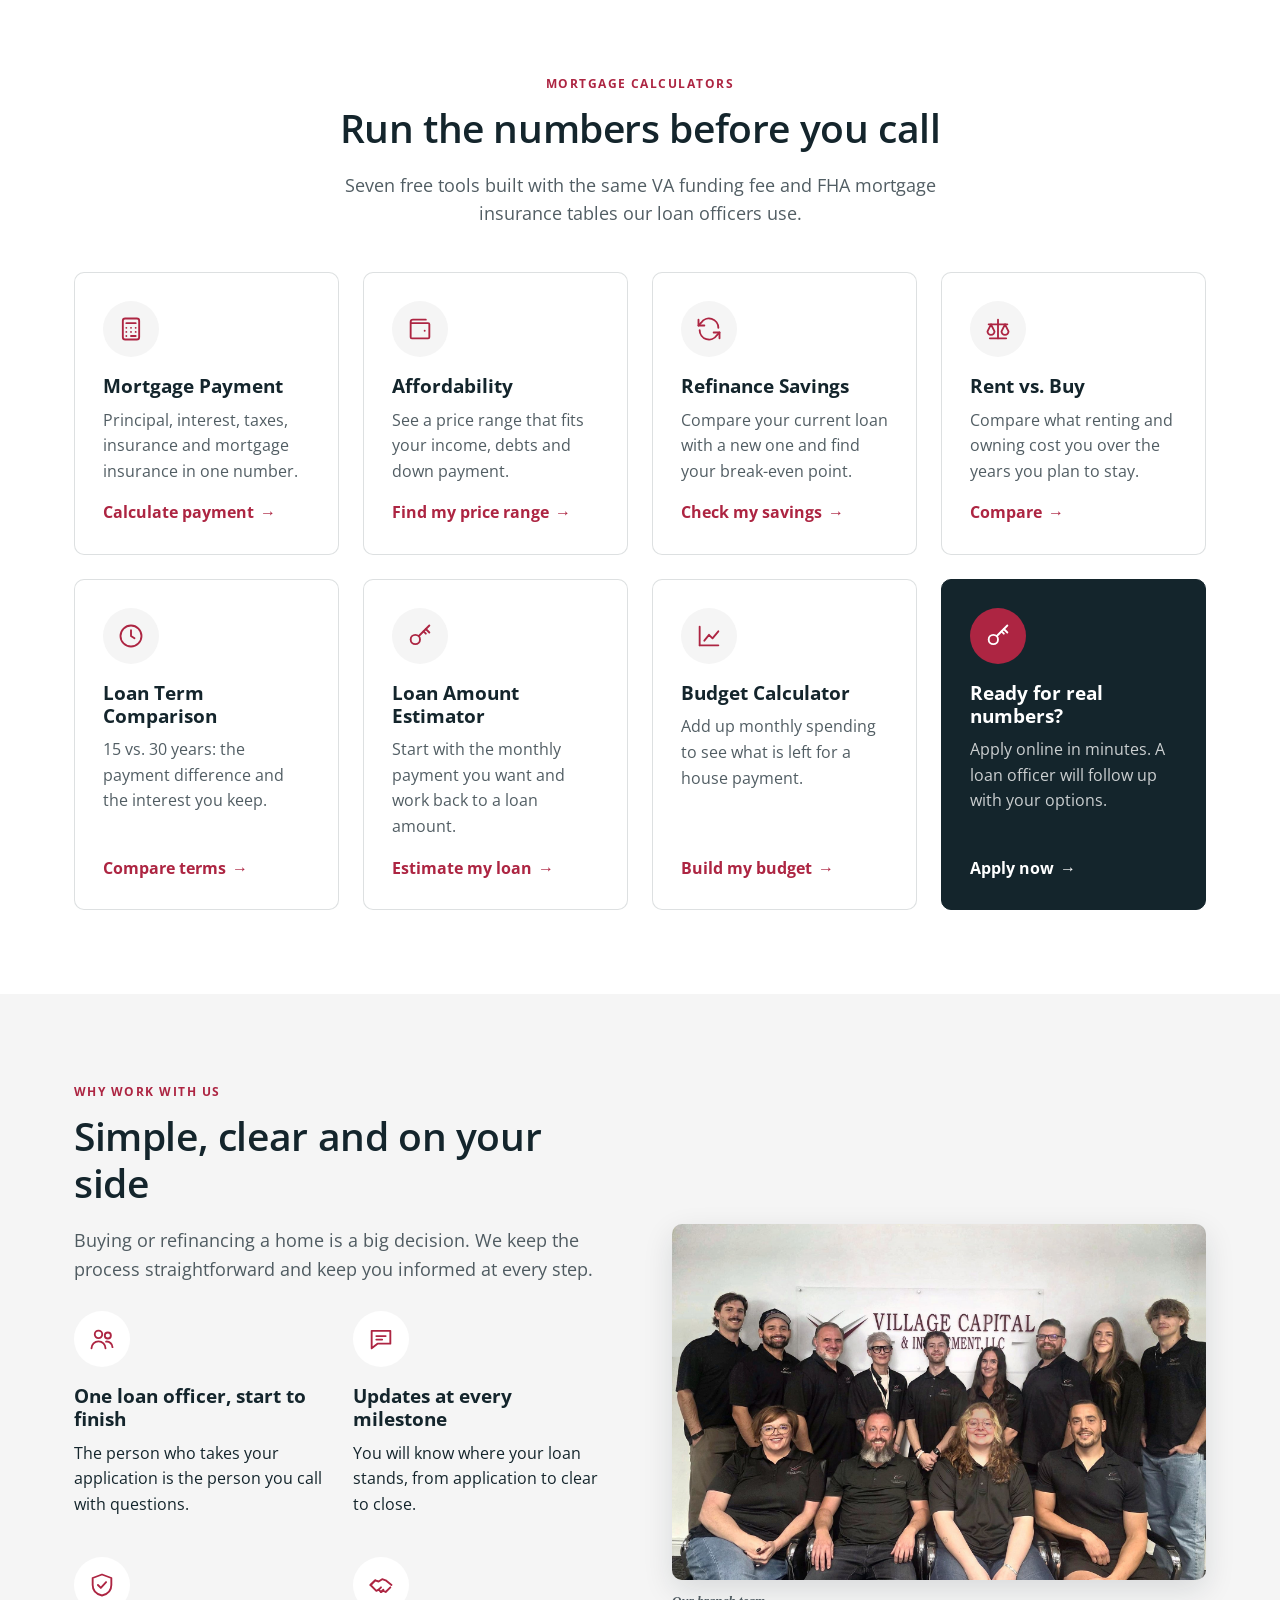
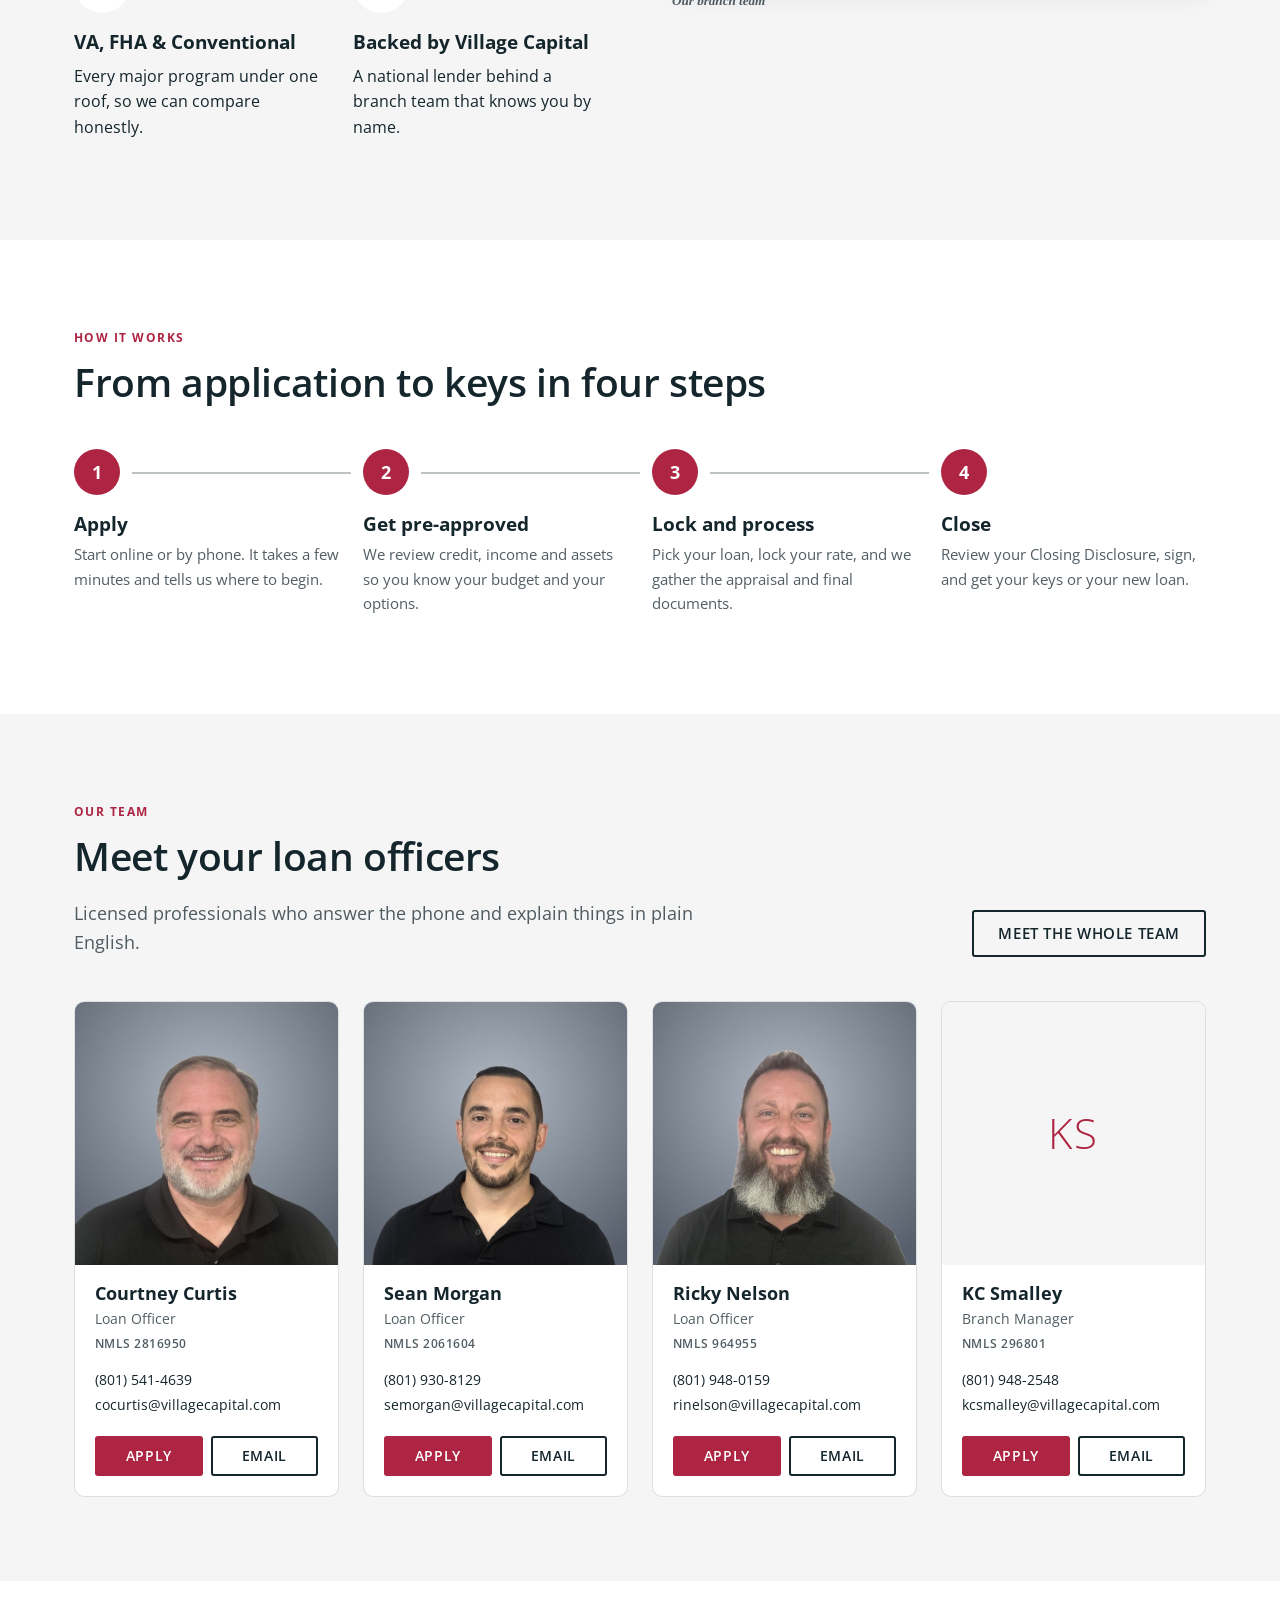
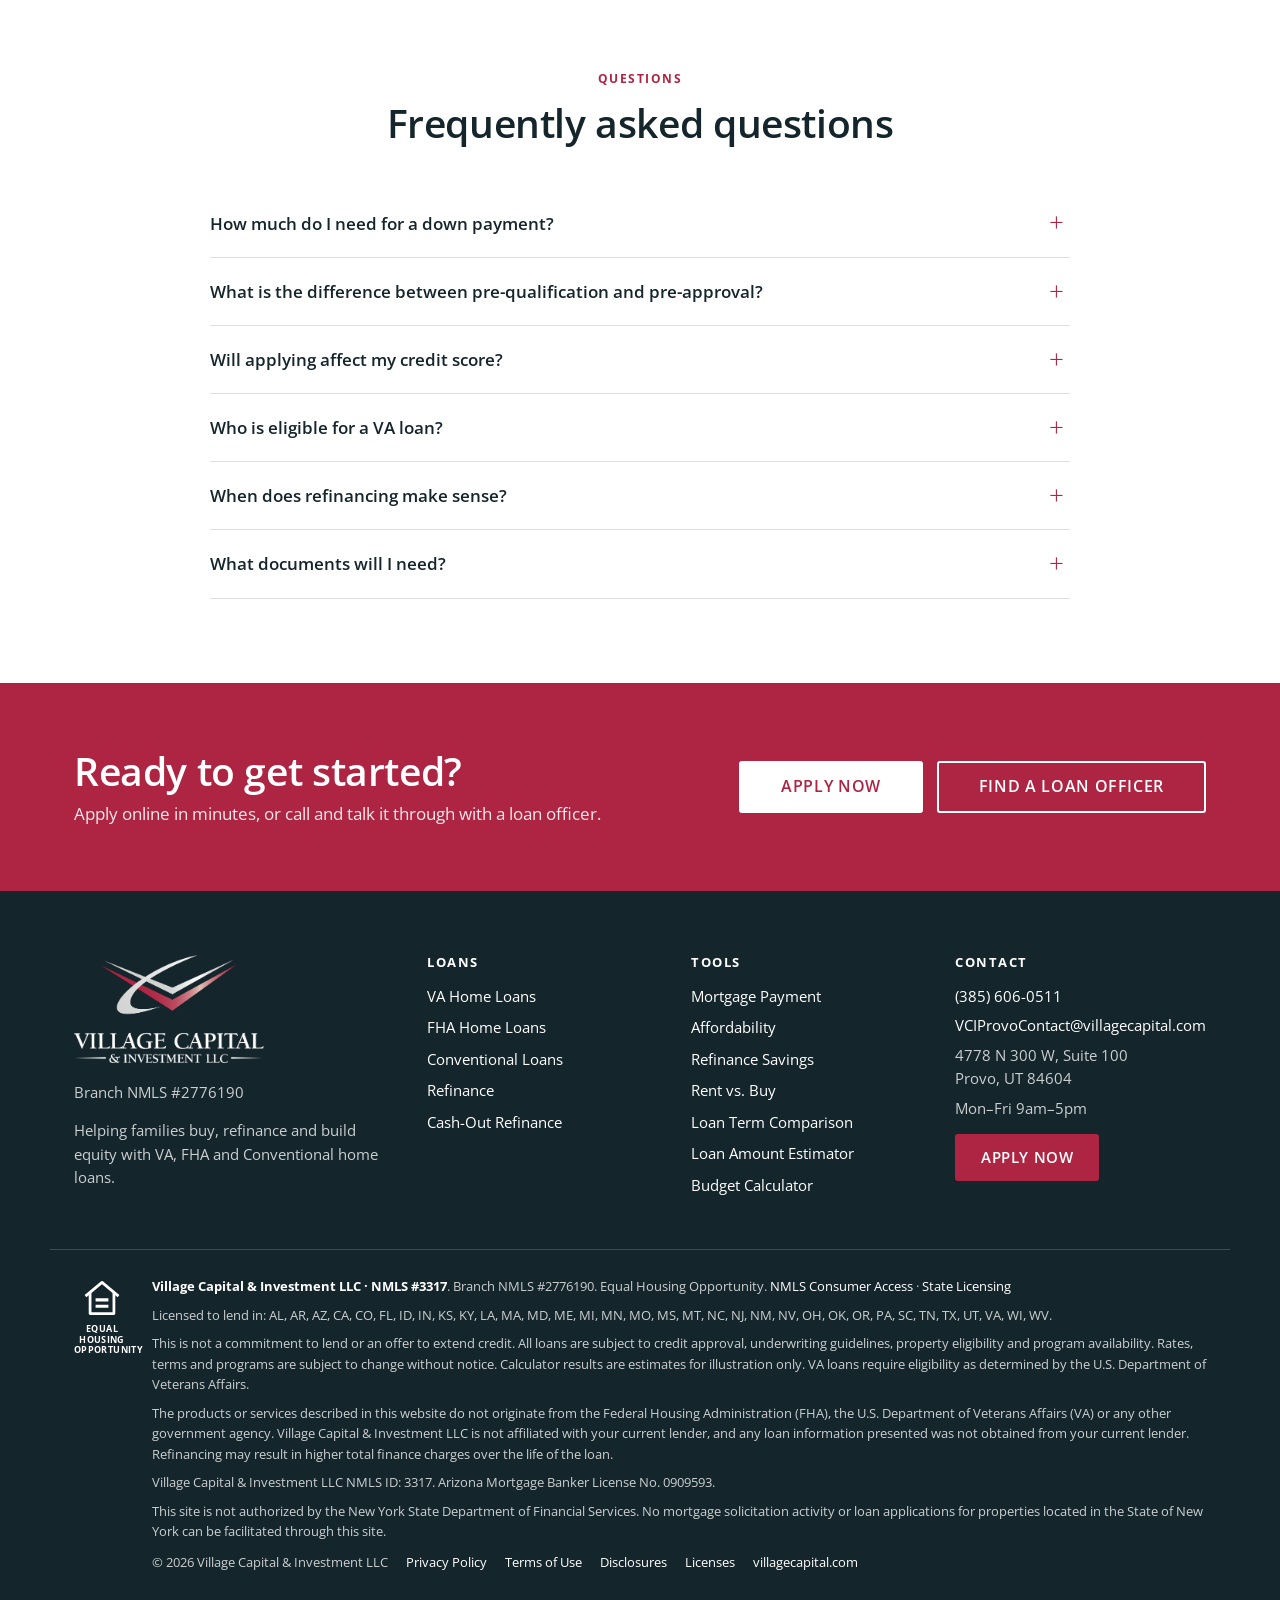
==== commit c97fb203: "Home page: add the branch team video Open house TV loop, re-encoded for the web (720p, 82s, 4 MB, fa" ====
--- a/index.html
+++ b/index.html
@@ -71,6 +71,23 @@
           <a class="text-link" id="qc-more" href="calculators.html#payment">See full breakdown</a>
         </div>
       </form>
+    </div>
+  </section>
+
+  <!-- Branch video -->
+  <section class="video-section" id="video">
+    <div class="wrap">
+      <div class="section-head center">
+        <span class="eyebrow">Meet the branch</span>
+        <h2>Real people, right down the hall</h2>
+        <p class="lead">Take a minute to meet the team that will work on your loan.</p>
+      </div>
+      <figure class="branch-video">
+        <video controls playsinline preload="none" poster="assets/video/branch-video-poster.jpg" width="1280" height="720">
+          <source src="assets/video/branch-video.mp4" type="video/mp4">
+          Your browser can't play this video. <a href="team.html">Meet the team</a> instead.
+        </video>
+      </figure>
     </div>
   </section>
 
--- a/assets/site.css
+++ b/assets/site.css
@@ -533,3 +533,8 @@
   .header-actions .btn { padding: 8px 10px; font-size: .75rem; }
   .topbar-inner { gap: 14px; }
 }
+
+/* Branch video (home page) */
+.video-section { background: var(--white); }
+.branch-video { margin: 0 auto; max-width: 960px; }
+.branch-video video { display: block; width: 100%; height: auto; aspect-ratio: 16 / 9; border-radius: var(--r); box-shadow: var(--shadow); background: var(--dark); }
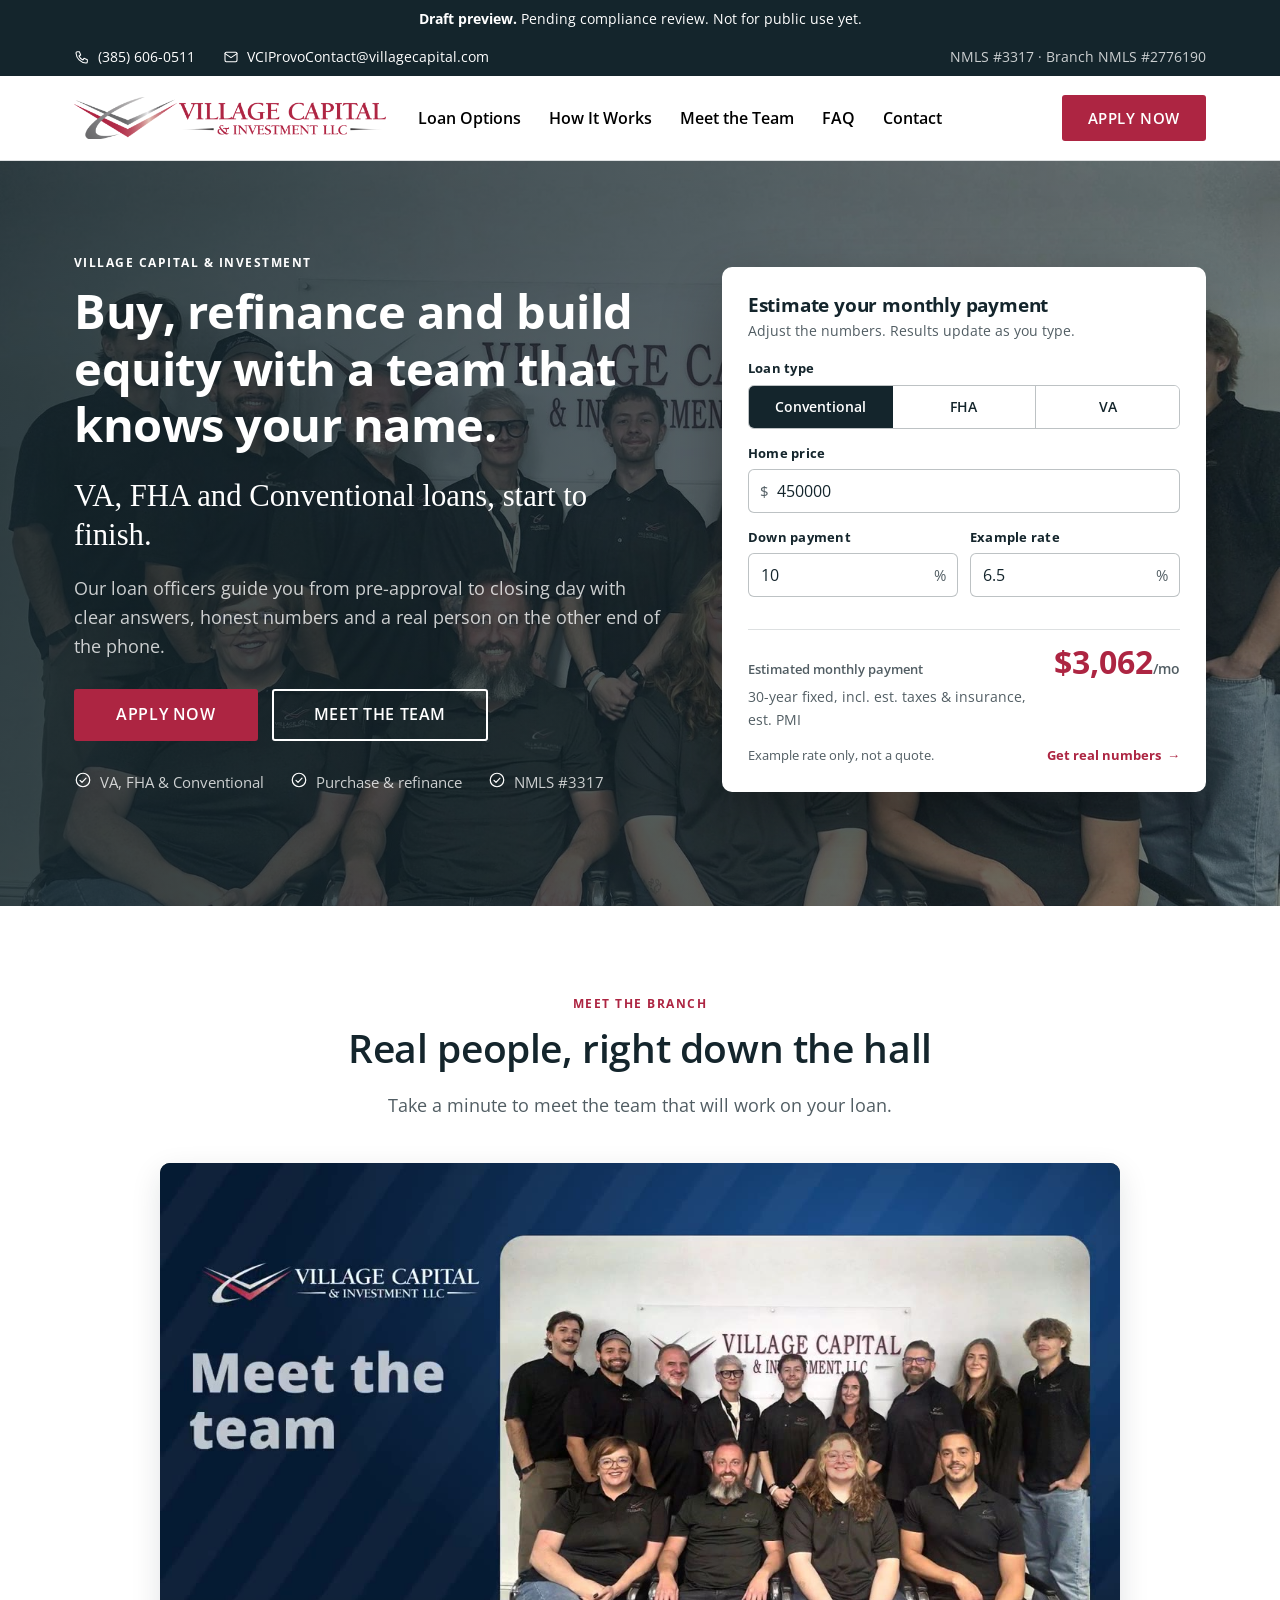
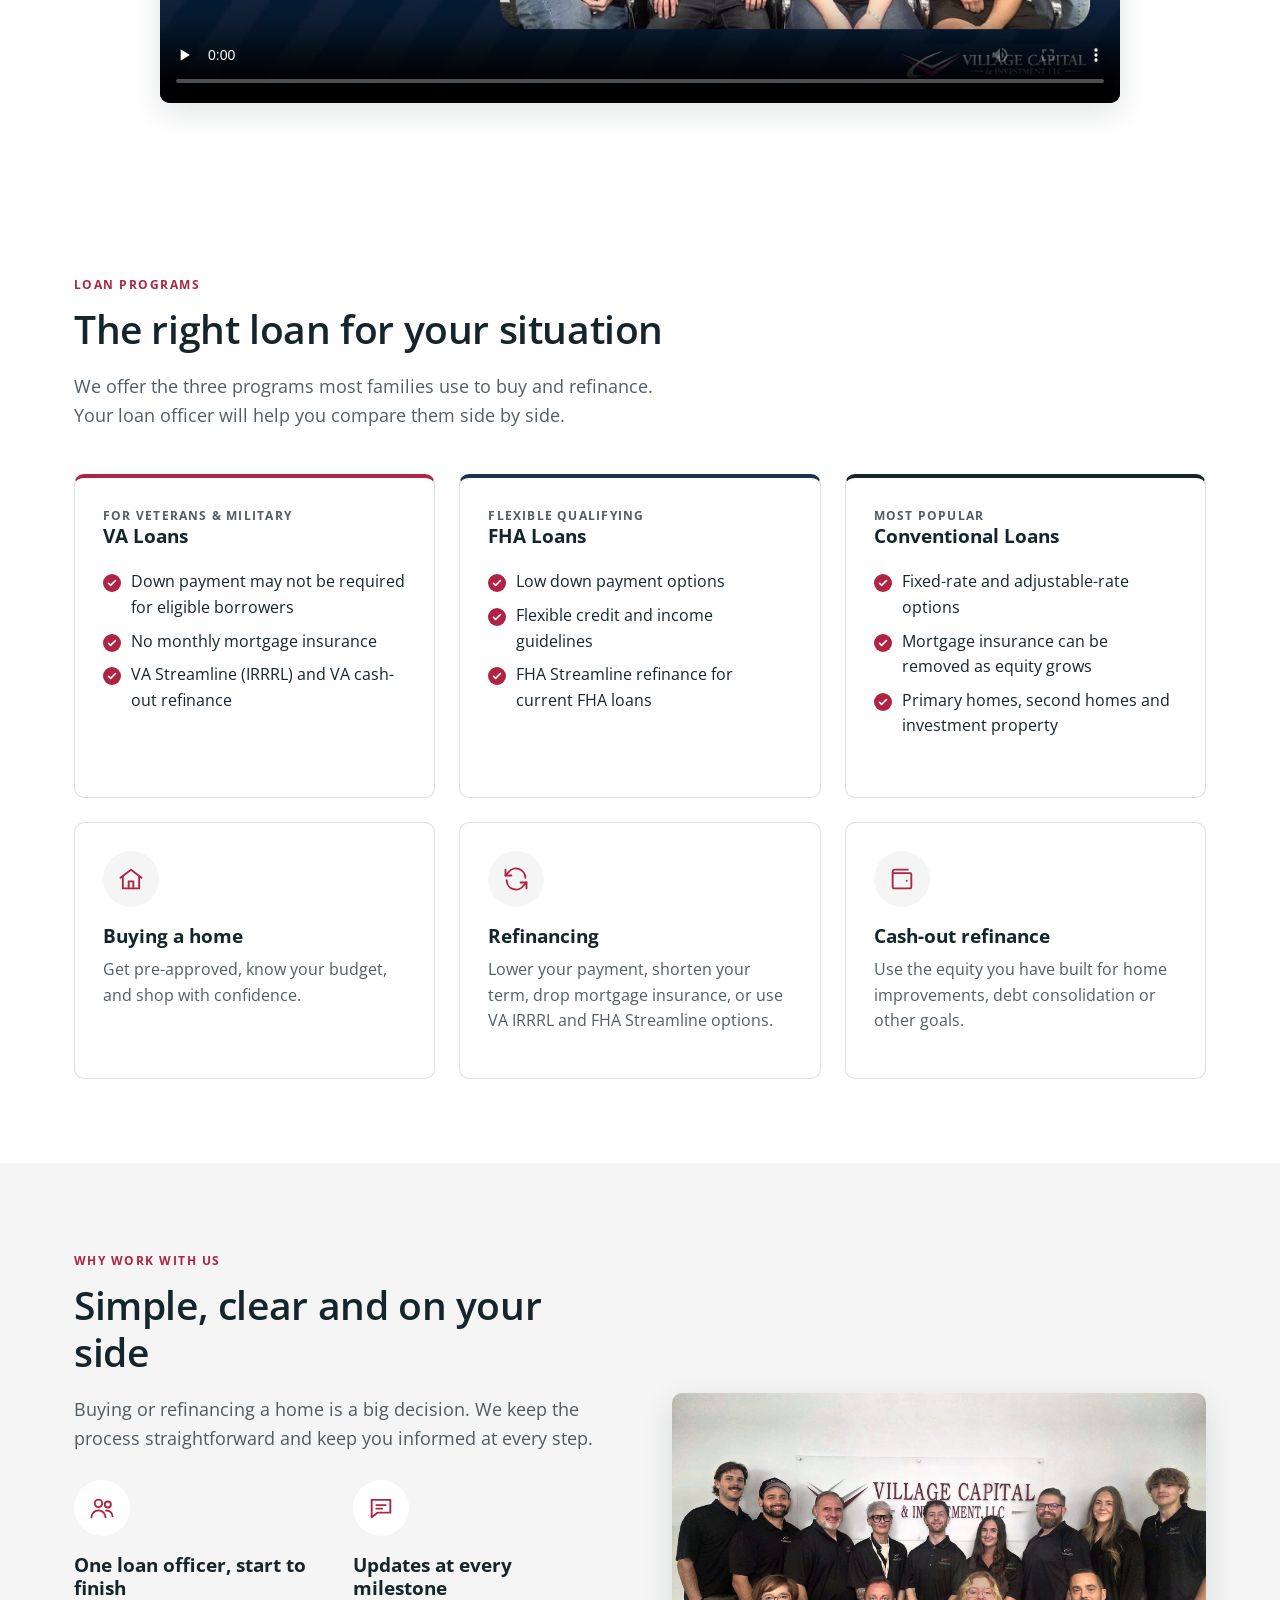
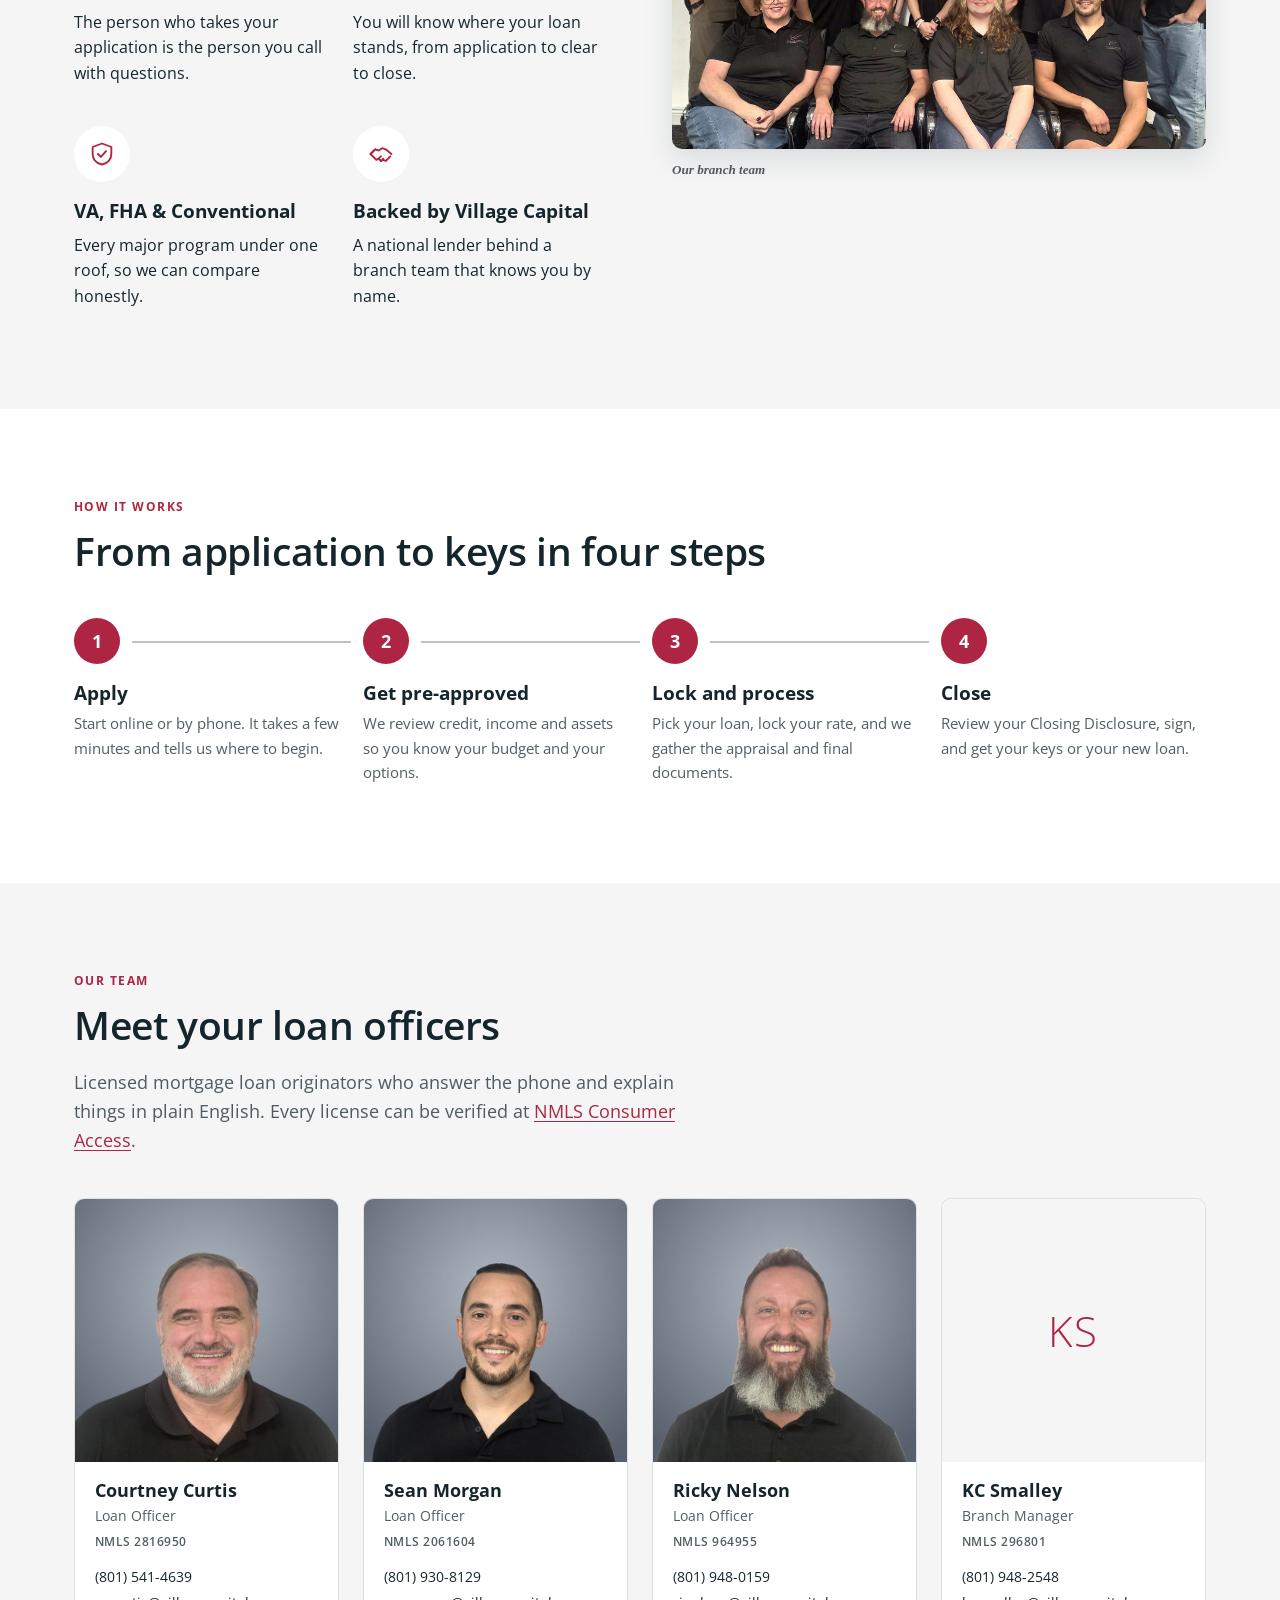
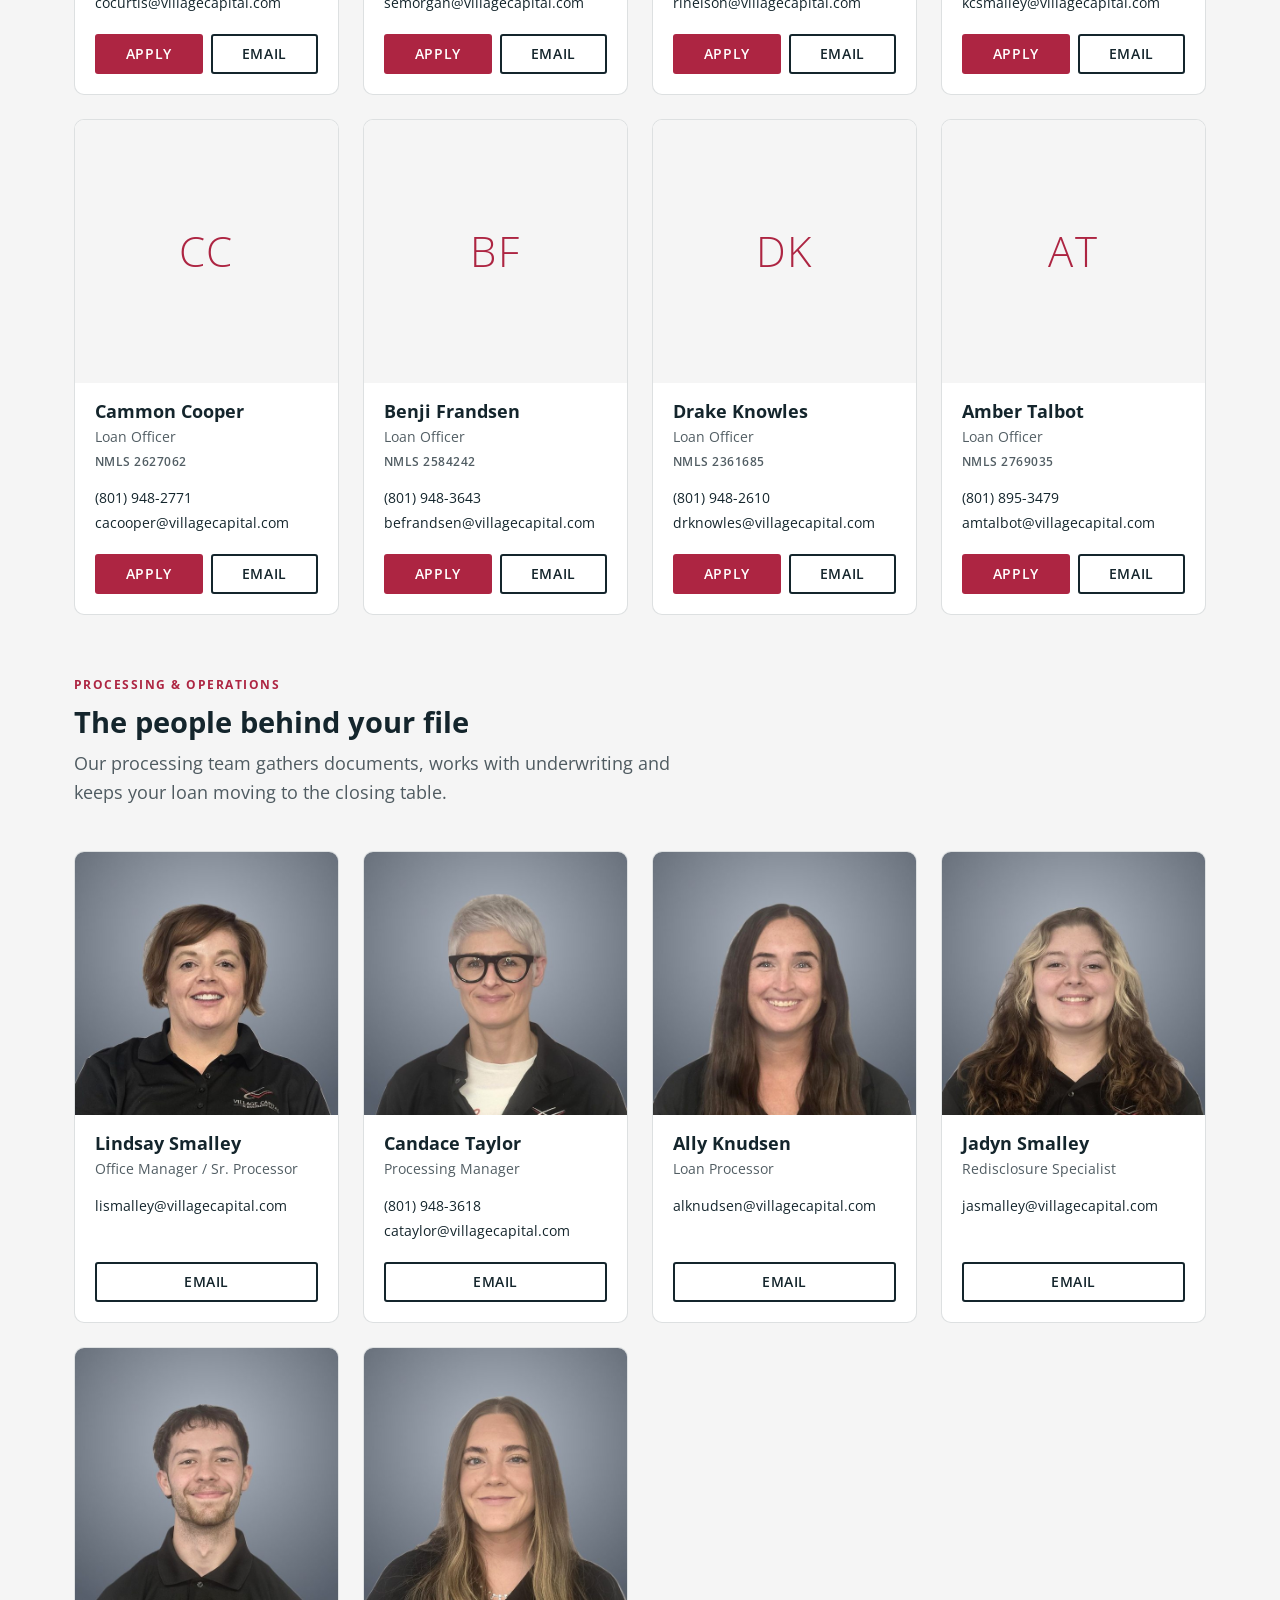
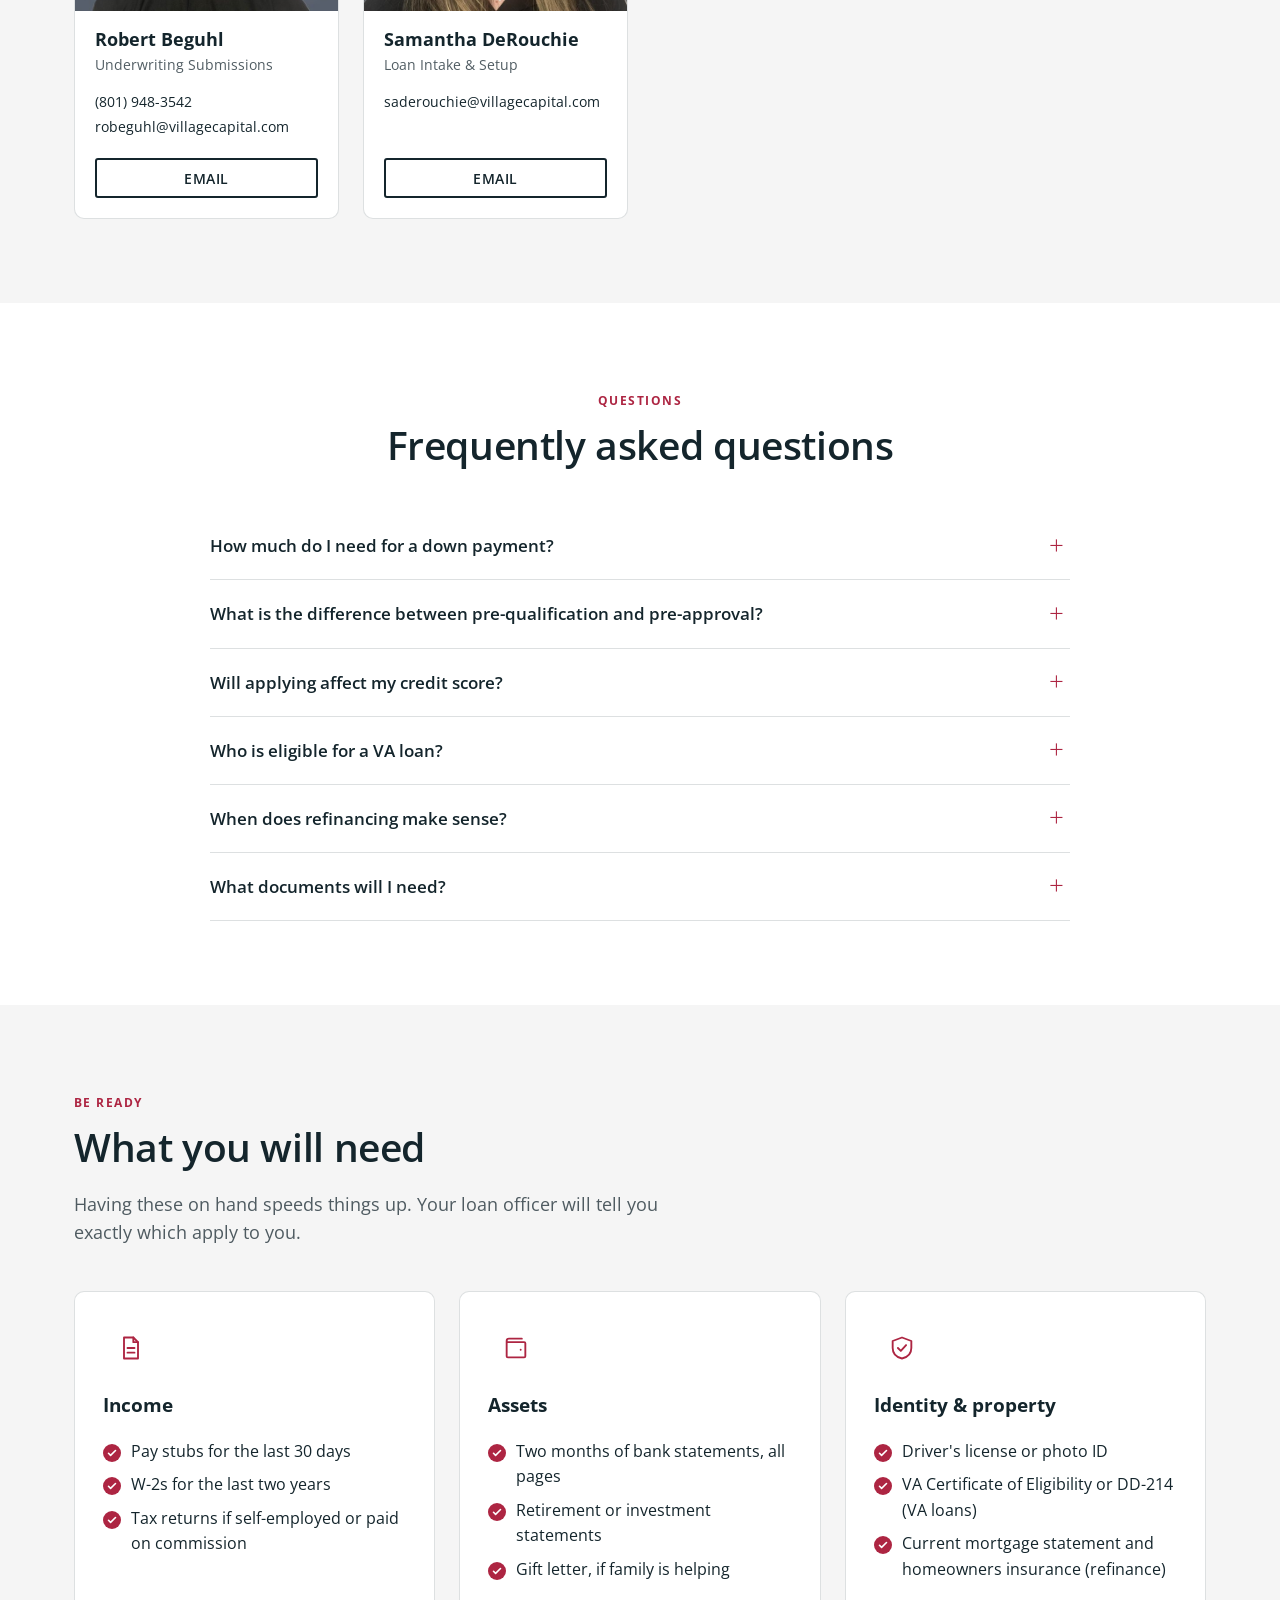
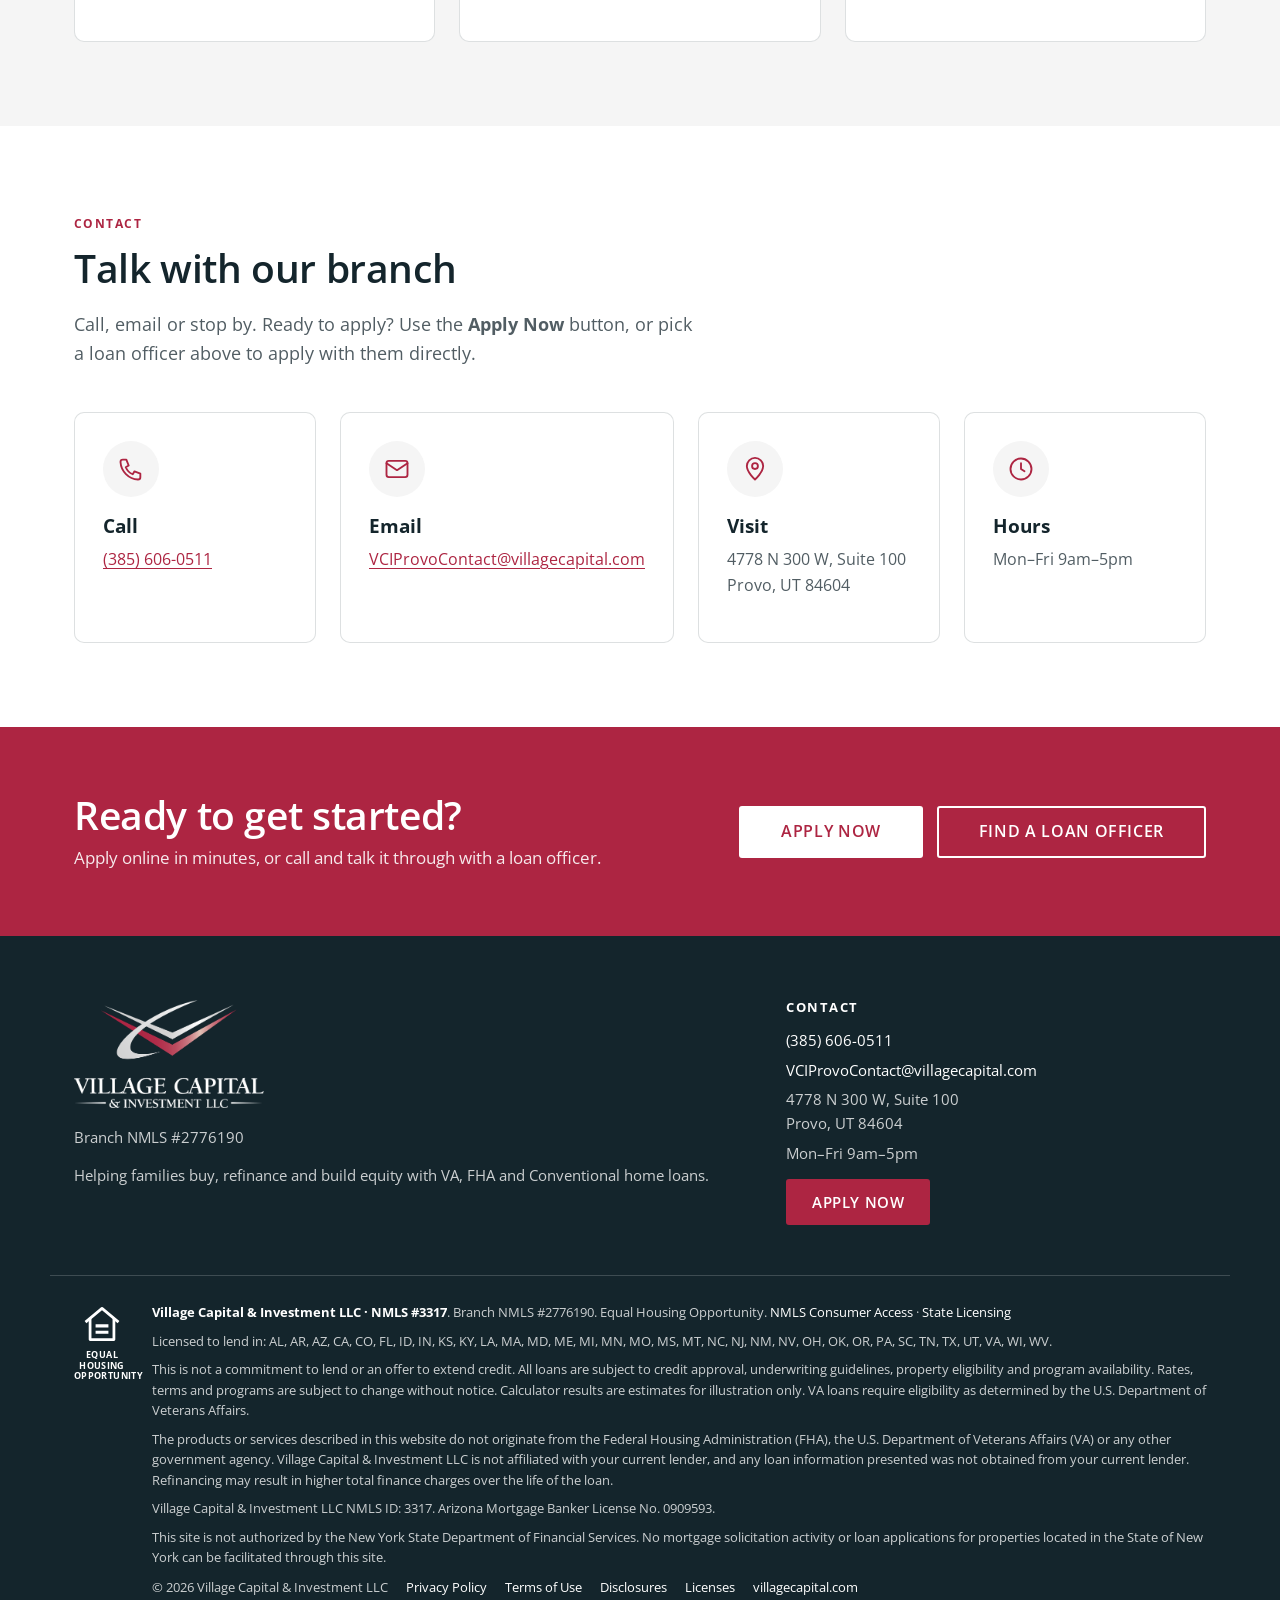
==== commit 9677ad0f: "Simplify to a one-page site and use the web cut of the branch video Per marketing review: fold loans" ====
--- a/index.html
+++ b/index.html
@@ -19,7 +19,7 @@
 <main id="main">
 
   <!-- Hero -->
-  <section class="hero on-dark">
+  <section class="hero on-dark" id="top">
     <div class="wrap hero-grid">
       <div>
         <span class="eyebrow" style="color:var(--white)">Village Capital &amp; Investment</span>
@@ -27,8 +27,8 @@
         <p class="subhead">VA, FHA and Conventional loans, start to finish.</p>
         <p class="lead">Our loan officers guide you from pre-approval to closing day with clear answers, honest numbers and a real person on the other end of the phone.</p>
         <div class="hero-ctas">
-          <a class="btn btn-primary btn-lg" href="apply.html" data-apply>Apply Now</a>
-          <a class="btn btn-outline-light btn-lg" href="loans.html">Explore Loan Options</a>
+          <a class="btn btn-primary btn-lg" href="#contact" data-apply>Apply Now</a>
+          <a class="btn btn-outline-light btn-lg" href="#team">Meet the Team</a>
         </div>
         <ul class="hero-trust">
           <li><i data-icon="check"></i>VA, FHA &amp; Conventional</li>
@@ -68,14 +68,14 @@
         </div>
         <div class="qc-foot">
           <span>Example rate only, not a quote.</span>
-          <a class="text-link" id="qc-more" href="calculators.html#payment">See full breakdown</a>
+          <a class="text-link" href="#contact">Get real numbers</a>
         </div>
       </form>
     </div>
   </section>
 
   <!-- Branch video -->
-  <section class="video-section" id="video">
+  <section class="video-section section-gray" id="video">
     <div class="wrap">
       <div class="section-head center">
         <span class="eyebrow">Meet the branch</span>
@@ -85,31 +85,14 @@
       <figure class="branch-video">
         <video controls playsinline preload="none" poster="assets/video/branch-video-poster.jpg" width="1280" height="720">
           <source src="assets/video/branch-video.mp4" type="video/mp4">
-          Your browser can't play this video. <a href="team.html">Meet the team</a> instead.
+          Your browser can't play this video. <a href="#team">Meet the team</a> instead.
         </video>
       </figure>
     </div>
   </section>
 
-  <!-- Paths -->
-  <section>
-    <div class="wrap">
-      <div class="section-head center">
-        <span class="eyebrow">How can we help?</span>
-        <h2>Start where you are</h2>
-        <p class="lead">Whether it is your first home, your next one, or a better loan on the one you have, we will walk you through it.</p>
-      </div>
-      <div class="grid grid-4">
-        <a class="card" href="loans.html#purchase"><div class="icon" data-icon="home"></div><h3>Buy a home</h3><p>Get pre-approved, know your budget, and shop with confidence.</p><span class="text-link">Purchase loans</span></a>
-        <a class="card" href="loans.html#refinance"><div class="icon" data-icon="refresh"></div><h3>Refinance</h3><p>Lower your payment, shorten your term, or take cash out.</p><span class="text-link">Refinance options</span></a>
-        <a class="card" href="loans.html#va"><div class="icon" data-icon="flag"></div><h3>VA home loans</h3><p>Benefits earned through service, for veterans and military families.</p><span class="text-link">VA loans</span></a>
-        <a class="card" href="calculators.html#affordability"><div class="icon" data-icon="wallet"></div><h3>What can I afford?</h3><p>Turn your income and monthly debts into a realistic price range.</p><span class="text-link">Affordability calculator</span></a>
-      </div>
-    </div>
-  </section>
-
   <!-- Programs -->
-  <section class="section-gray" id="programs">
+  <section id="loans">
     <div class="wrap">
       <div class="section-head">
         <span class="eyebrow">Loan programs</span>
@@ -125,7 +108,6 @@
             <li>No monthly mortgage insurance</li>
             <li>VA Streamline (IRRRL) and VA cash-out refinance</li>
           </ul>
-          <a class="text-link" href="loans.html#va">Learn about VA loans</a>
         </article>
         <article class="card program-card blue">
           <span class="tag">Flexible qualifying</span>
@@ -135,7 +117,6 @@
             <li>Flexible credit and income guidelines</li>
             <li>FHA Streamline refinance for current FHA loans</li>
           </ul>
-          <a class="text-link" href="loans.html#fha">Learn about FHA loans</a>
         </article>
         <article class="card program-card dark">
           <span class="tag">Most popular</span>
@@ -145,29 +126,12 @@
             <li>Mortgage insurance can be removed as equity grows</li>
             <li>Primary homes, second homes and investment property</li>
           </ul>
-          <a class="text-link" href="loans.html#conventional">Learn about Conventional loans</a>
         </article>
       </div>
-    </div>
-  </section>
-
-  <!-- Calculators -->
-  <section id="tools">
-    <div class="wrap">
-      <div class="section-head center">
-        <span class="eyebrow">Mortgage calculators</span>
-        <h2>Run the numbers before you call</h2>
-        <p class="lead">Seven free tools built with the same VA funding fee and FHA mortgage insurance tables our loan officers use.</p>
-      </div>
-      <div class="grid grid-4">
-        <a class="card lift" href="calculators.html#payment"><div class="icon" data-icon="calc"></div><h3>Mortgage Payment</h3><p>Principal, interest, taxes, insurance and mortgage insurance in one number.</p><span class="text-link">Calculate payment</span></a>
-        <a class="card lift" href="calculators.html#affordability"><div class="icon" data-icon="wallet"></div><h3>Affordability</h3><p>See a price range that fits your income, debts and down payment.</p><span class="text-link">Find my price range</span></a>
-        <a class="card lift" href="calculators.html#refinance"><div class="icon" data-icon="refresh"></div><h3>Refinance Savings</h3><p>Compare your current loan with a new one and find your break-even point.</p><span class="text-link">Check my savings</span></a>
-        <a class="card lift" href="calculators.html#rent-vs-buy"><div class="icon" data-icon="scale"></div><h3>Rent vs. Buy</h3><p>Compare what renting and owning cost you over the years you plan to stay.</p><span class="text-link">Compare</span></a>
-        <a class="card lift" href="calculators.html#term"><div class="icon" data-icon="clock"></div><h3>Loan Term Comparison</h3><p>15 vs. 30 years: the payment difference and the interest you keep.</p><span class="text-link">Compare terms</span></a>
-        <a class="card lift" href="calculators.html#loan-amount"><div class="icon" data-icon="key"></div><h3>Loan Amount Estimator</h3><p>Start with the monthly payment you want and work back to a loan amount.</p><span class="text-link">Estimate my loan</span></a>
-        <a class="card lift" href="calculators.html#budget"><div class="icon" data-icon="chart"></div><h3>Budget Calculator</h3><p>Add up monthly spending to see what is left for a house payment.</p><span class="text-link">Build my budget</span></a>
-        <a class="card lift" href="apply.html" data-apply style="background:var(--dark);color:var(--white);border-color:var(--dark)"><div class="icon" data-icon="key" style="background:var(--red);color:var(--white)"></div><h3 style="color:var(--white)">Ready for real numbers?</h3><p style="color:var(--on-dark-muted)">Apply online in minutes. A loan officer will follow up with your options.</p><span class="text-link" style="color:var(--white)">Apply now</span></a>
+      <div class="grid grid-3 refi-row">
+        <div class="card"><div class="icon" data-icon="home"></div><h3>Buying a home</h3><p>Get pre-approved, know your budget, and shop with confidence.</p></div>
+        <div class="card"><div class="icon" data-icon="refresh"></div><h3>Refinancing</h3><p>Lower your payment, shorten your term, drop mortgage insurance, or use VA IRRRL and FHA Streamline options.</p></div>
+        <div class="card"><div class="icon" data-icon="wallet"></div><h3>Cash-out refinance</h3><p>Use the equity you have built for home improvements, debt consolidation or other goals.</p></div>
       </div>
     </div>
   </section>
@@ -209,18 +173,21 @@
     </div>
   </section>
 
-  <!-- Team teaser -->
-  <section class="section-gray">
-    <div class="wrap">
-      <div class="section-head" style="display:flex;justify-content:space-between;align-items:flex-end;gap:24px;flex-wrap:wrap;max-width:none">
-        <div style="max-width:640px">
-          <span class="eyebrow">Our team</span>
-          <h2>Meet your loan officers</h2>
-          <p class="lead" style="margin:0">Licensed professionals who answer the phone and explain things in plain English.</p>
-        </div>
-        <a class="btn btn-outline" href="team.html">Meet the Whole Team</a>
-      </div>
-      <div class="team-grid" data-team="4" data-team-photos-first></div>
+  <!-- Team -->
+  <section class="section-gray" id="team">
+    <div class="wrap">
+      <div class="section-head">
+        <span class="eyebrow">Our team</span>
+        <h2>Meet your loan officers</h2>
+        <p class="lead">Licensed mortgage loan originators who answer the phone and explain things in plain English. Every license can be verified at <a href="https://www.nmlsconsumeraccess.org/" target="_blank" rel="noopener">NMLS Consumer Access</a>.</p>
+      </div>
+      <div class="team-grid" data-team data-team-group="lo" data-team-photos-first></div>
+      <div class="section-head" style="margin-top:56px">
+        <span class="eyebrow">Processing &amp; operations</span>
+        <h3 class="h2-sm">The people behind your file</h3>
+        <p class="lead">Our processing team gathers documents, works with underwriting and keeps your loan moving to the closing table.</p>
+      </div>
+      <div class="team-grid" data-team data-team-group="staff"></div>
     </div>
   </section>
 
@@ -232,12 +199,43 @@
         <h2>Frequently asked questions</h2>
       </div>
       <div class="faq">
-        <details><summary>How much do I need for a down payment?</summary><div><p>It depends on the program. VA loans may not require a down payment for eligible borrowers, and FHA and Conventional loans offer low down payment options. Use the <a href="calculators.html#payment">payment calculator</a> to compare, and your loan officer will confirm what you qualify for.</p></div></details>
+        <details><summary>How much do I need for a down payment?</summary><div><p>It depends on the program. VA loans may not require a down payment for eligible borrowers, and FHA and Conventional loans offer low down payment options. Try the <a href="#top">payment estimator</a> at the top of this page, and your loan officer will confirm what you qualify for.</p></div></details>
         <details><summary>What is the difference between pre-qualification and pre-approval?</summary><div><p>A pre-qualification is a quick estimate based on what you tell us. A pre-approval means we have reviewed your credit, income and assets, which carries more weight with sellers and real estate agents.</p></div></details>
         <details><summary>Will applying affect my credit score?</summary><div><p>A pre-approval includes a credit check. Mortgage inquiries made within a short shopping window are generally treated as a single inquiry by the credit scoring models. Ask your loan officer about timing.</p></div></details>
         <details><summary>Who is eligible for a VA loan?</summary><div><p>Veterans, active-duty service members, certain members of the National Guard and Reserves, and some surviving spouses may be eligible. We can help you request your Certificate of Eligibility.</p></div></details>
-        <details><summary>When does refinancing make sense?</summary><div><p>A refinance can make sense when it lowers your payment enough to recover the closing costs in a reasonable time, shortens your term, removes mortgage insurance, or lets you use equity for a goal. Try the <a href="calculators.html#refinance">refinance calculator</a> to see your break-even point.</p></div></details>
-        <details><summary>What documents will I need?</summary><div><p>Usually recent pay stubs, W-2s or tax returns, bank statements and a photo ID. See the <a href="apply.html#documents">full checklist</a>.</p></div></details>
+        <details><summary>When does refinancing make sense?</summary><div><p>A refinance can make sense when it lowers your payment enough to recover the closing costs in a reasonable time, shortens your term, removes mortgage insurance, or lets you use equity for a goal. Your loan officer can run the break-even math with you.</p></div></details>
+        <details><summary>What documents will I need?</summary><div><p>Usually recent pay stubs, W-2s or tax returns, bank statements and a photo ID. See the <a href="#documents">checklist</a> below.</p></div></details>
+      </div>
+    </div>
+  </section>
+
+  <section class="section-gray" id="documents">
+    <div class="wrap">
+      <div class="section-head">
+        <span class="eyebrow">Be ready</span>
+        <h2>What you will need</h2>
+        <p class="lead">Having these on hand speeds things up. Your loan officer will tell you exactly which apply to you.</p>
+      </div>
+      <div class="grid grid-3">
+        <div class="card"><div class="icon" data-icon="doc"></div><h3>Income</h3><ul class="check-list"><li>Pay stubs for the last 30 days</li><li>W-2s for the last two years</li><li>Tax returns if self-employed or paid on commission</li></ul></div>
+        <div class="card"><div class="icon" data-icon="wallet"></div><h3>Assets</h3><ul class="check-list"><li>Two months of bank statements, all pages</li><li>Retirement or investment statements</li><li>Gift letter, if family is helping</li></ul></div>
+        <div class="card"><div class="icon" data-icon="shield"></div><h3>Identity &amp; property</h3><ul class="check-list"><li>Driver's license or photo ID</li><li>VA Certificate of Eligibility or DD-214 (VA loans)</li><li>Current mortgage statement and homeowners insurance (refinance)</li></ul></div>
+      </div>
+    </div>
+  </section>
+
+  <section id="contact">
+    <div class="wrap">
+      <div class="section-head">
+        <span class="eyebrow">Contact</span>
+        <h2>Talk with our branch</h2>
+        <p class="lead">Call, email or stop by. Ready to apply? Use the <strong>Apply Now</strong> button, or pick a loan officer above to apply with them directly.</p>
+      </div>
+      <div class="grid grid-4">
+        <div class="card"><div class="icon" data-icon="phone"></div><h3>Call</h3><p><a href="tel:+13856060511"><span data-site="phone"></span></a></p></div>
+        <div class="card"><div class="icon" data-icon="mail"></div><h3>Email</h3><p><a href="mailto:VCIProvoContact@villagecapital.com"><span data-site="email"></span></a></p></div>
+        <div class="card"><div class="icon" data-icon="pin"></div><h3>Visit</h3><p><span data-site="address1"></span><br><span data-site="address2"></span></p></div>
+        <div class="card"><div class="icon" data-icon="clock"></div><h3>Hours</h3><p><span data-site="hours"></span></p></div>
       </div>
     </div>
   </section>
@@ -250,8 +248,8 @@
         <p>Apply online in minutes, or call and talk it through with a loan officer.</p>
       </div>
       <div class="actions">
-        <a class="btn btn-white btn-lg" href="apply.html" data-apply>Apply Now</a>
-        <a class="btn btn-outline-light btn-lg" href="team.html">Find a Loan Officer</a>
+        <a class="btn btn-white btn-lg" href="#contact" data-apply>Apply Now</a>
+        <a class="btn btn-outline-light btn-lg" href="#team">Find a Loan Officer</a>
       </div>
     </div>
   </section>
@@ -273,7 +271,6 @@
     $('qc-total').innerHTML = price ? MTG.money(r.total) + '<small>/mo</small>' : '—';
     var mi = type === 'fha' ? ', FHA MIP' : type === 'conv' && r.mi ? ', est. PMI' : type === 'va' ? ', VA funding fee financed' : '';
     $('qc-sub').textContent = '30-year fixed, incl. est. taxes & insurance' + mi;
-    $('qc-more').href = 'calculators.html?type=' + type + '&price=' + price + '&down=' + downPct + '&rate=' + rate + '#payment';
   }
   document.querySelectorAll('#quick-calc .seg button').forEach(function (b) {
     b.addEventListener('click', function () {
--- a/assets/site.css
+++ b/assets/site.css
@@ -414,7 +414,7 @@
 
 /* ---------- Footer ---------- */
 .site-footer { background: var(--dark); color: var(--on-dark-muted); font-size: .92rem; }
-.footer-top { display: grid; grid-template-columns: 1.4fr repeat(3, 1fr); gap: 40px; padding: 64px 24px 44px; }
+.footer-top { display: grid; grid-template-columns: 1.6fr 1fr; gap: 40px; padding: 64px 24px 44px; }
 .footer-logo { width: 190px; height: auto; display: block; margin-bottom: 18px; }
 .site-footer h3 { color: var(--white); font-size: .8rem; letter-spacing: .12em; text-transform: uppercase; margin-bottom: 14px; }
 .site-footer ul { list-style: none; margin: 0; padding: 0; }
@@ -471,7 +471,7 @@
   .calc-tab { width: auto; white-space: nowrap; flex-shrink: 0; }
   .calc-body { grid-template-columns: 1fr; }
   .calc-results { position: static; }
-  .footer-top { grid-template-columns: 1fr 1fr; }
+  .footer-top { grid-template-columns: 1fr 1fr; gap: 28px; }
 }
 @media (max-width: 640px) {
   section { padding: 60px 0; }
@@ -538,3 +538,9 @@
 .video-section { background: var(--white); }
 .branch-video { margin: 0 auto; max-width: 960px; }
 .branch-video video { display: block; width: 100%; height: auto; aspect-ratio: 16 / 9; border-radius: var(--r); box-shadow: var(--shadow); background: var(--dark); }
+
+/* ---------- One-page layout ---------- */
+html { scroll-behavior: smooth; }
+main section[id] { scroll-margin-top: 84px; }
+.h2-sm { font-size: clamp(1.4rem, 2.4vw, 1.8rem); margin-bottom: 10px; }
+.refi-row { margin-top: 24px; }
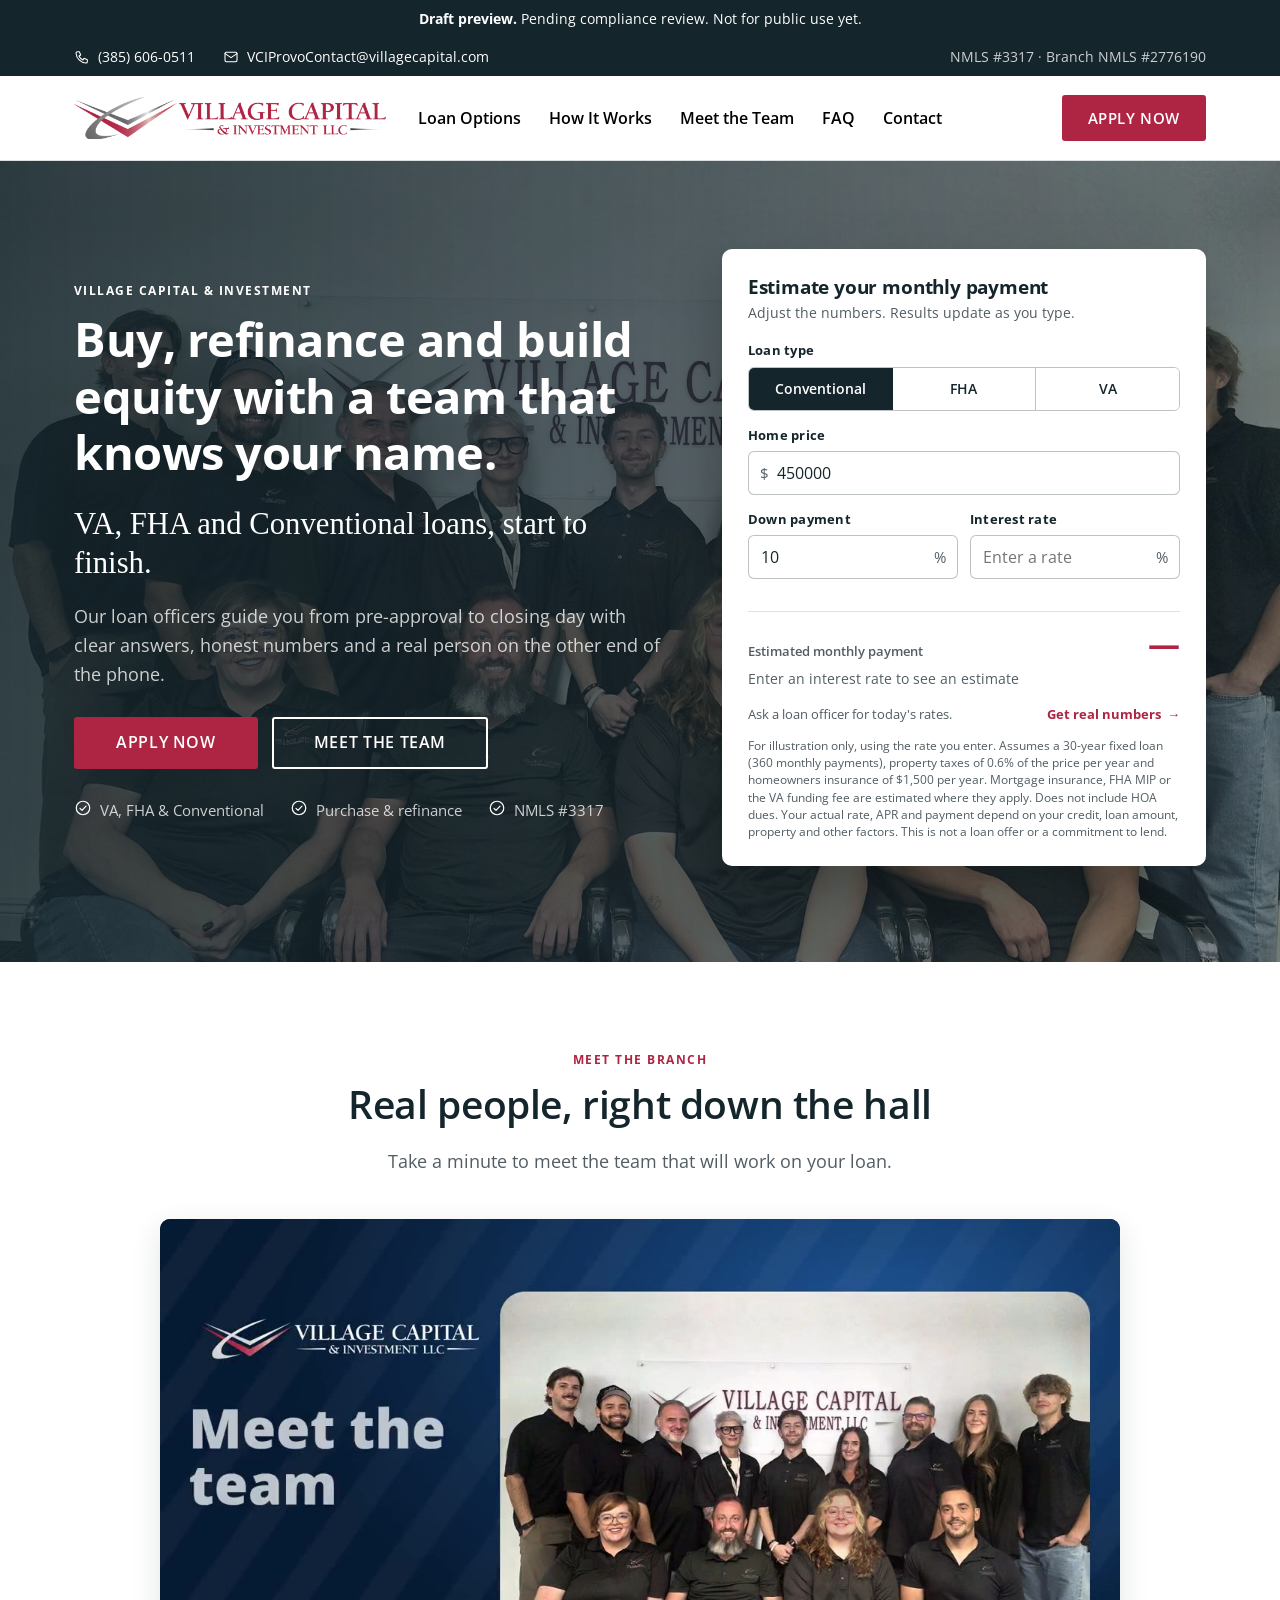
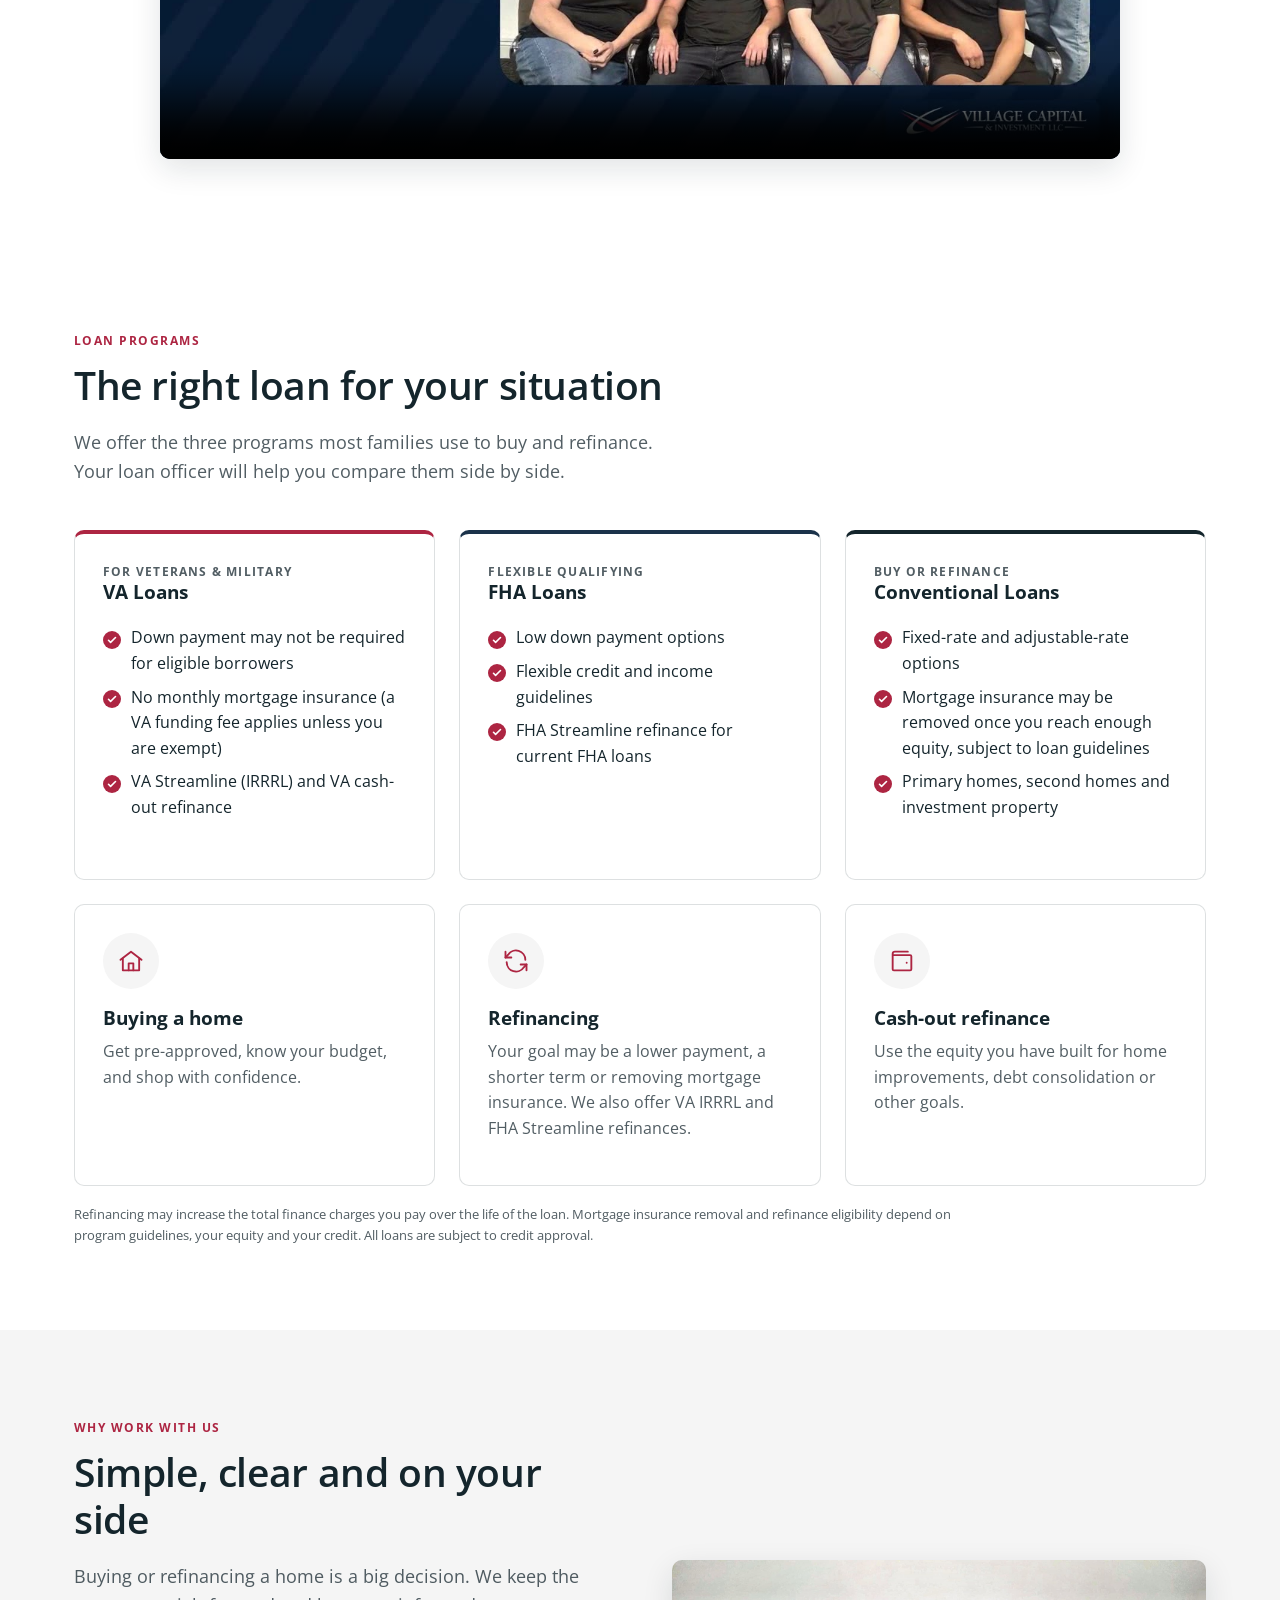
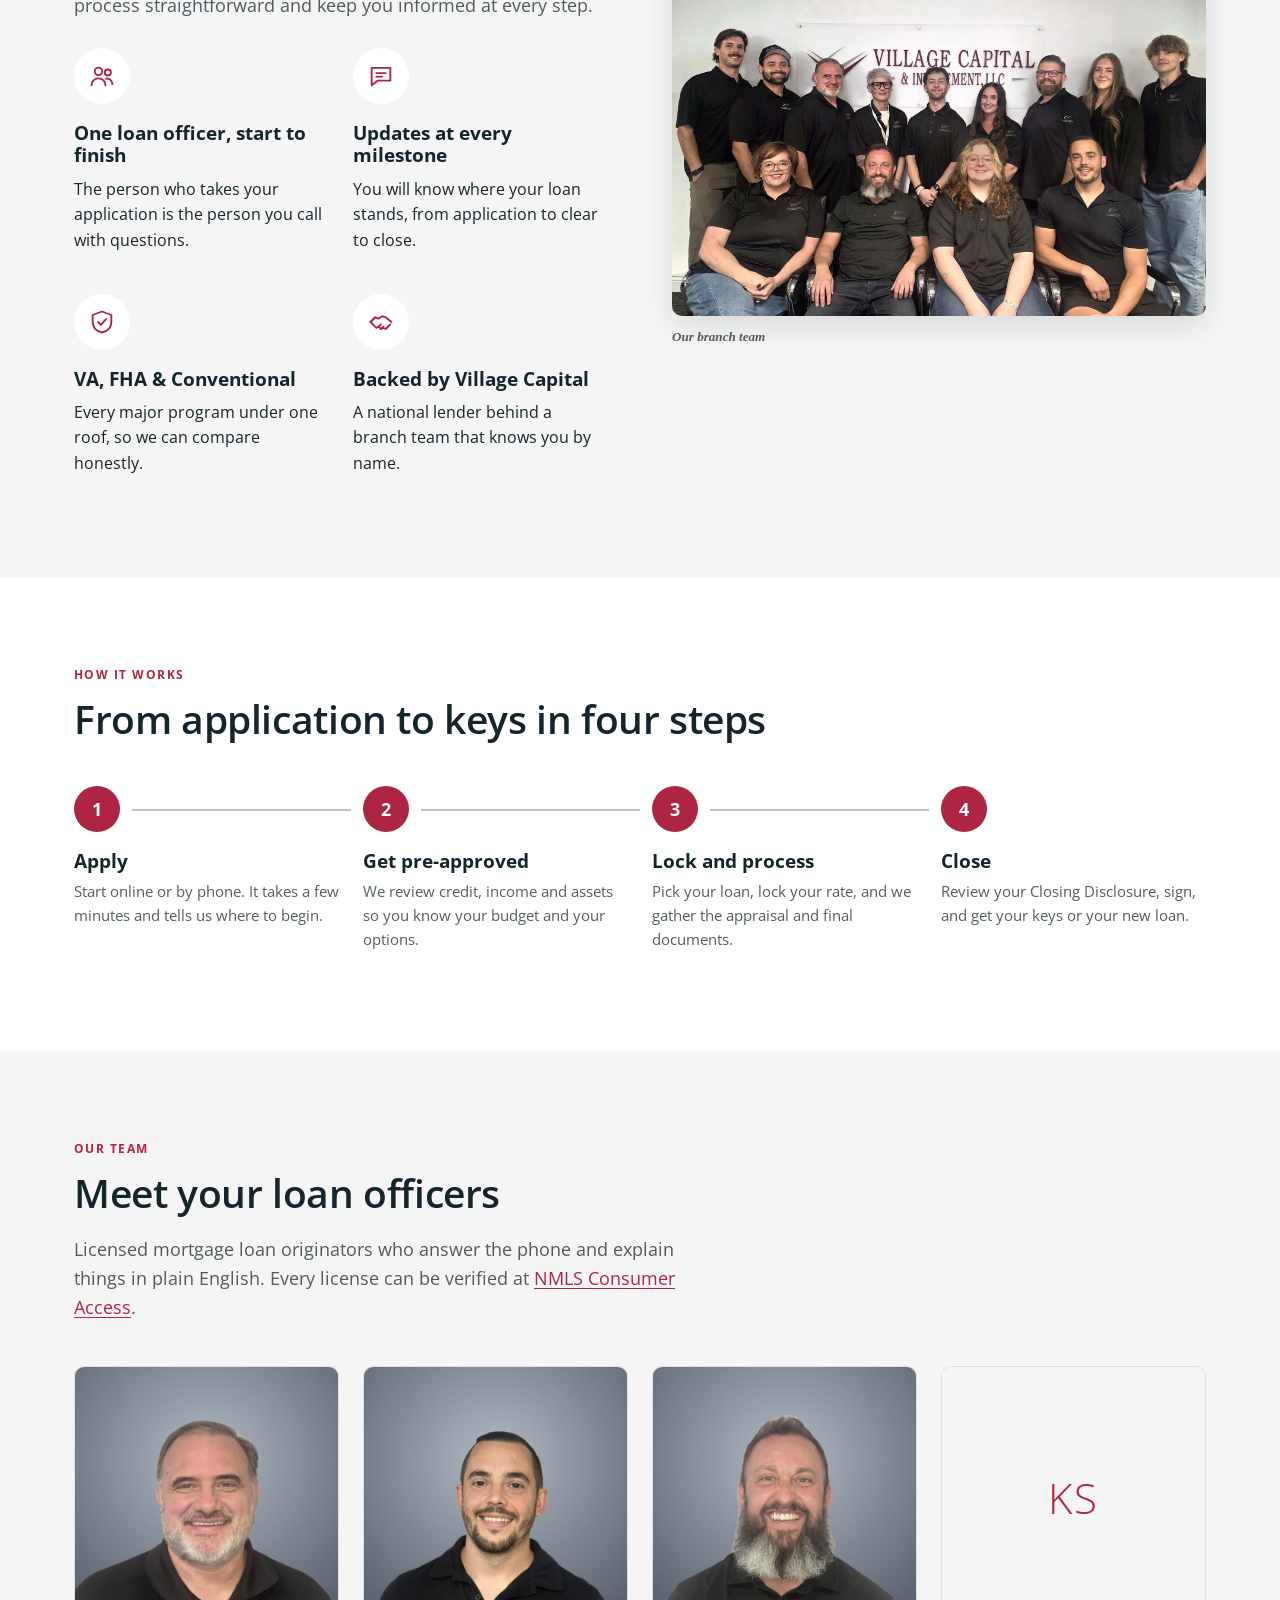
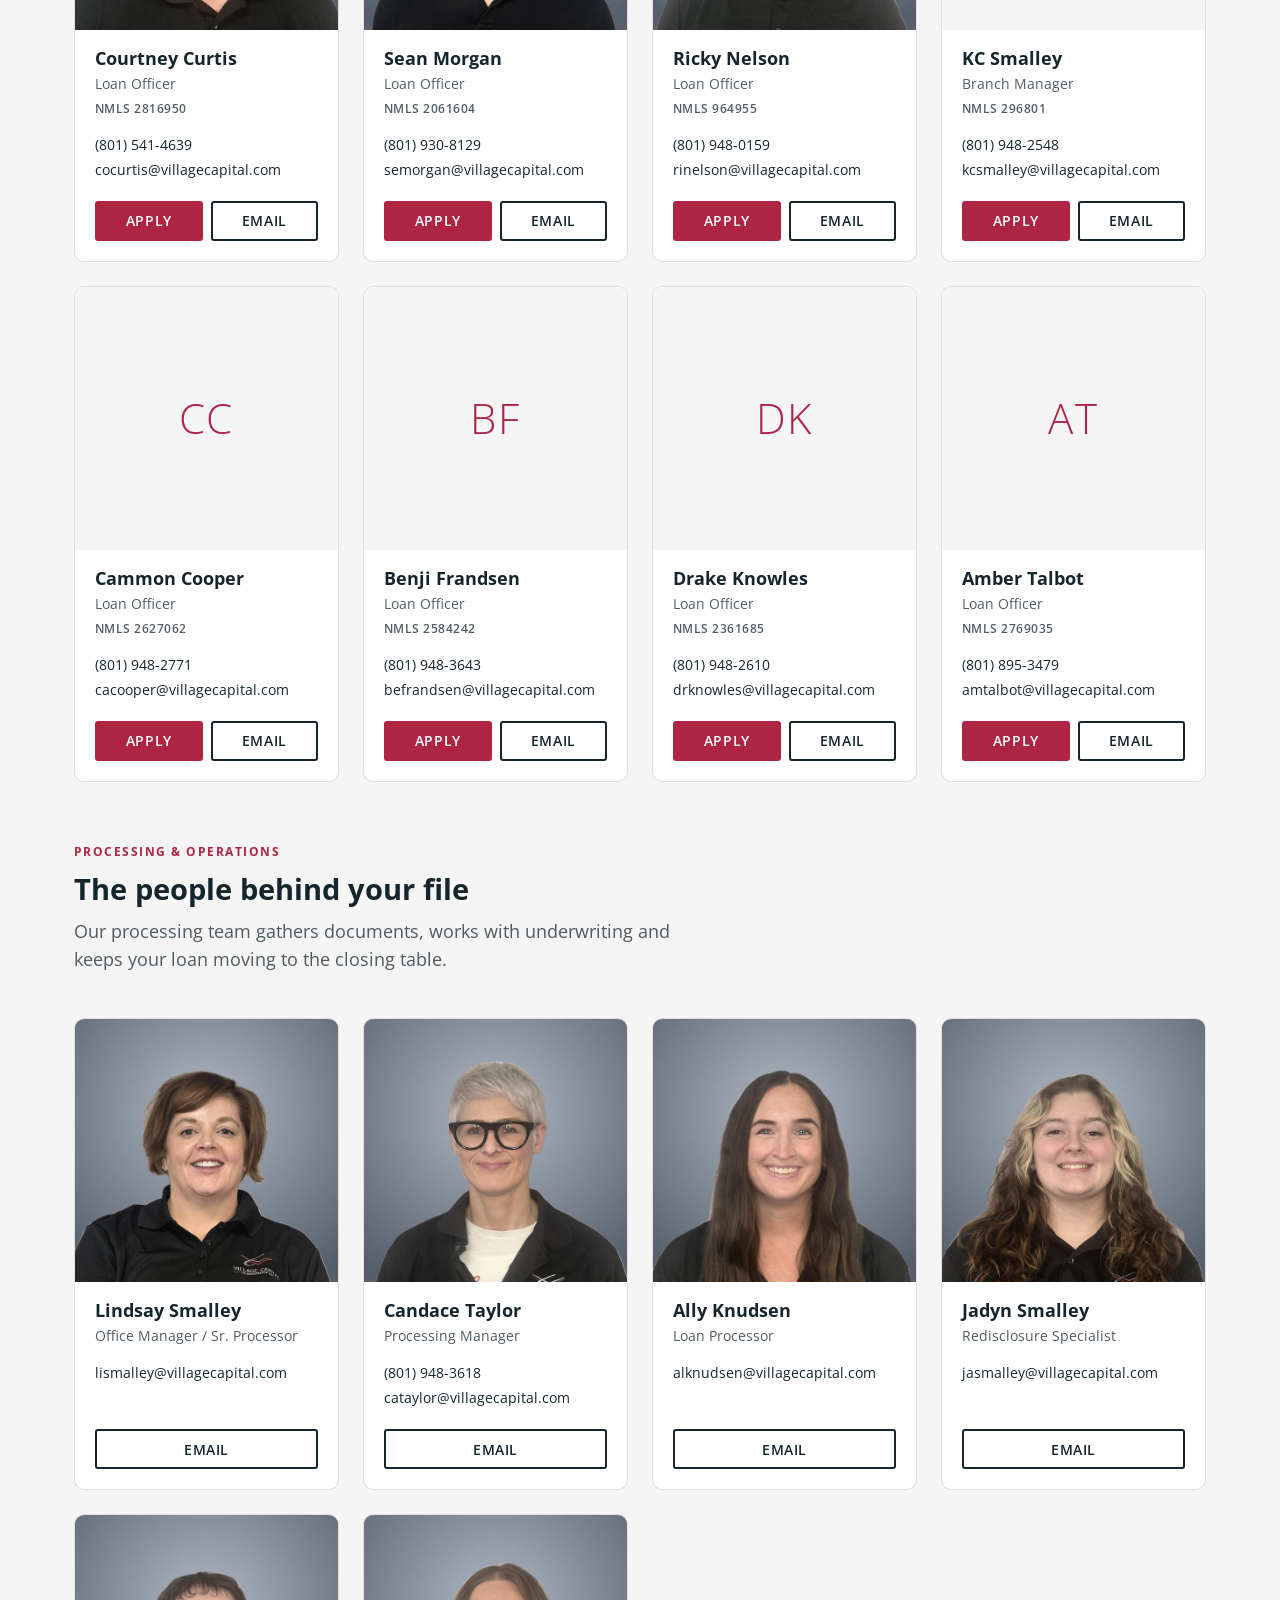
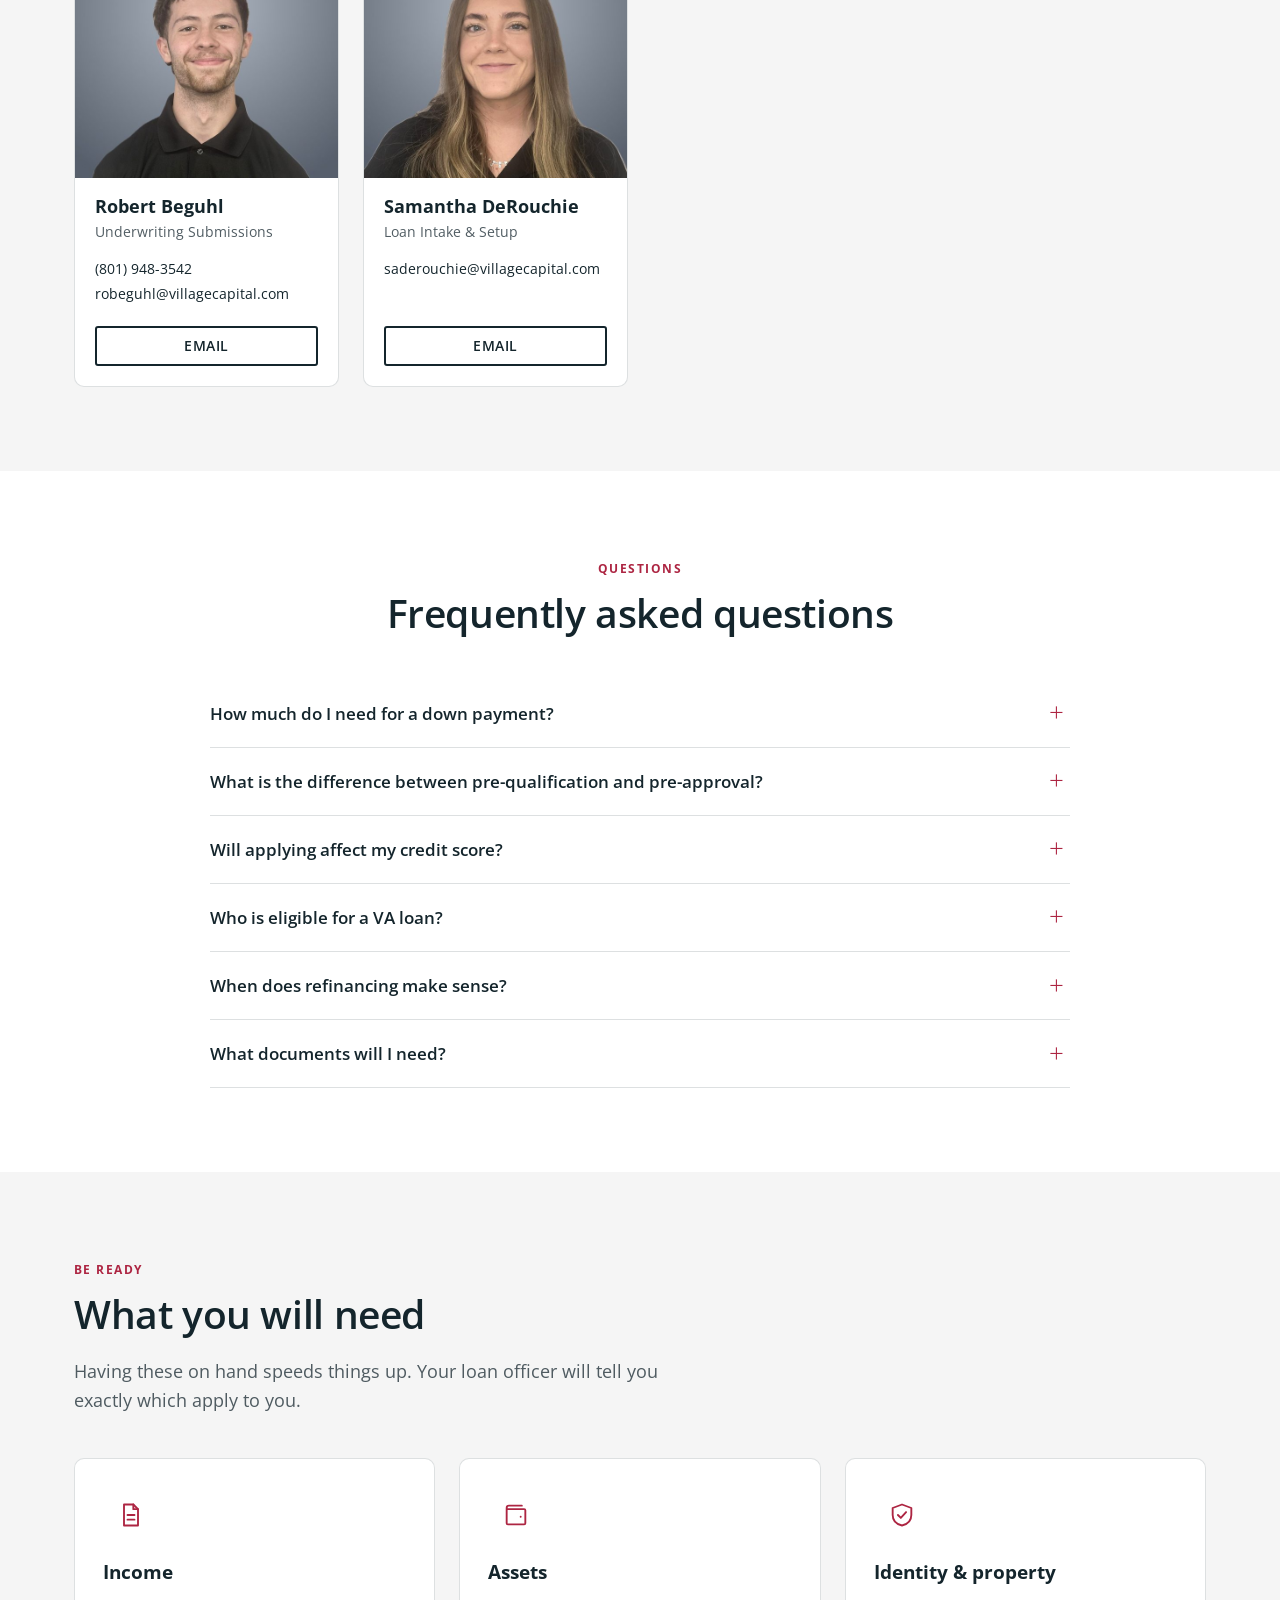
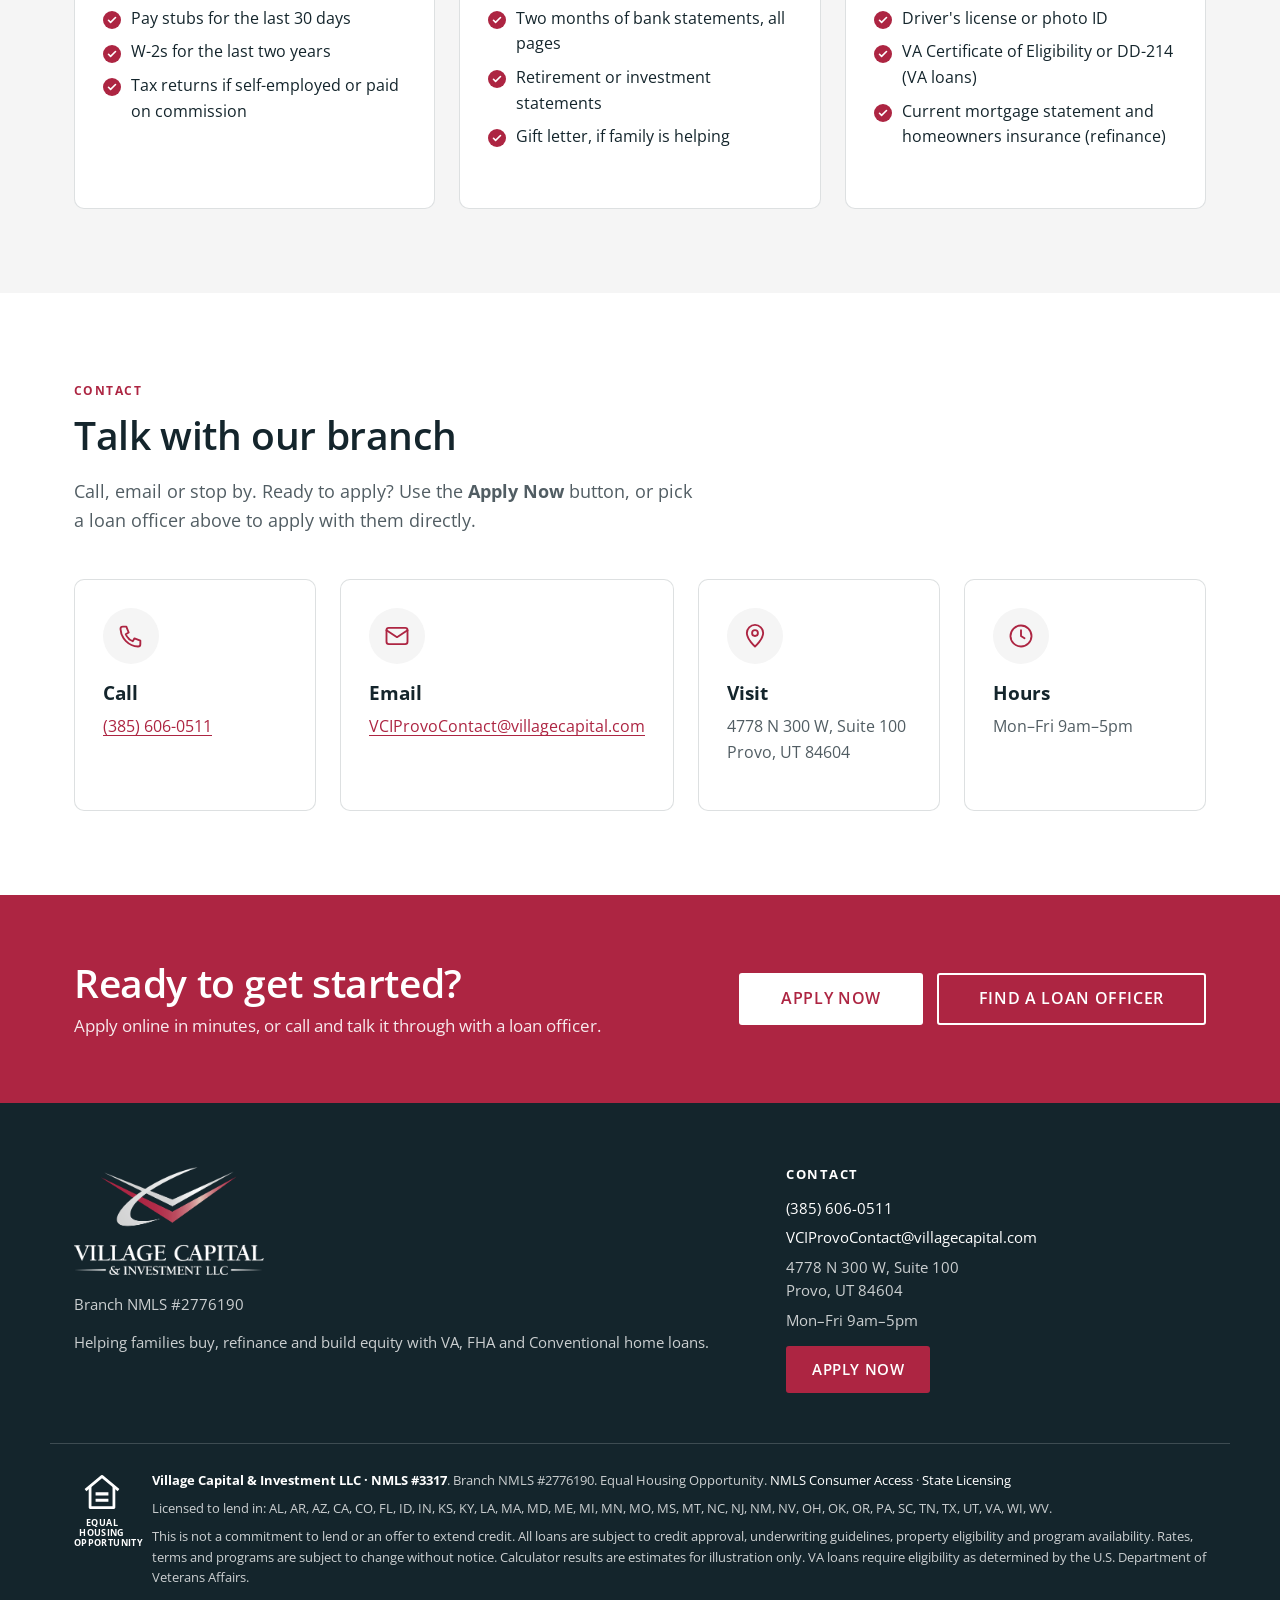
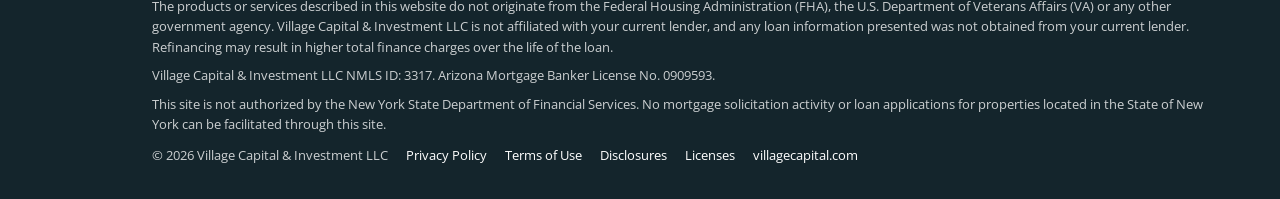
==== commit b75d13ee: "Tighten compliance wording on the one-page site Payment estimator no longer pre-fills a rate and car" ====
--- a/index.html
+++ b/index.html
@@ -58,8 +58,8 @@
             <div class="input-wrap has-post"><input type="number" id="qc-down" value="10" min="0" max="100" step="0.5" inputmode="decimal"><span class="adorn post">%</span></div>
           </div>
           <div class="field">
-            <label for="qc-rate">Example rate</label>
-            <div class="input-wrap has-post"><input type="number" id="qc-rate" value="6.5" min="0" max="20" step="0.125" inputmode="decimal"><span class="adorn post">%</span></div>
+            <label for="qc-rate">Interest rate</label>
+            <div class="input-wrap has-post"><input type="number" id="qc-rate" value="" placeholder="Enter a rate" min="0" max="20" step="0.125" inputmode="decimal"><span class="adorn post">%</span></div>
           </div>
         </div>
         <div class="qc-result" aria-live="polite">
@@ -67,9 +67,10 @@
           <div class="value" id="qc-total">—</div>
         </div>
         <div class="qc-foot">
-          <span>Example rate only, not a quote.</span>
+          <span>Ask a loan officer for today's rates.</span>
           <a class="text-link" href="#contact">Get real numbers</a>
         </div>
+        <p class="qc-note">For illustration only, using the rate you enter. Assumes a 30-year fixed loan (360 monthly payments), property taxes of 0.6% of the price per year and homeowners insurance of $1,500 per year. Mortgage insurance, FHA MIP or the VA funding fee are estimated where they apply. Does not include HOA dues. Your actual rate, APR and payment depend on your credit, loan amount, property and other factors. This is not a loan offer or a commitment to lend.</p>
       </form>
     </div>
   </section>
@@ -105,7 +106,7 @@
           <h3>VA Loans</h3>
           <ul class="check-list">
             <li>Down payment may not be required for eligible borrowers</li>
-            <li>No monthly mortgage insurance</li>
+            <li>No monthly mortgage insurance (a VA funding fee applies unless you are exempt)</li>
             <li>VA Streamline (IRRRL) and VA cash-out refinance</li>
           </ul>
         </article>
@@ -119,20 +120,21 @@
           </ul>
         </article>
         <article class="card program-card dark">
-          <span class="tag">Most popular</span>
+          <span class="tag">Buy or refinance</span>
           <h3>Conventional Loans</h3>
           <ul class="check-list">
             <li>Fixed-rate and adjustable-rate options</li>
-            <li>Mortgage insurance can be removed as equity grows</li>
+            <li>Mortgage insurance may be removed once you reach enough equity, subject to loan guidelines</li>
             <li>Primary homes, second homes and investment property</li>
           </ul>
         </article>
       </div>
       <div class="grid grid-3 refi-row">
         <div class="card"><div class="icon" data-icon="home"></div><h3>Buying a home</h3><p>Get pre-approved, know your budget, and shop with confidence.</p></div>
-        <div class="card"><div class="icon" data-icon="refresh"></div><h3>Refinancing</h3><p>Lower your payment, shorten your term, drop mortgage insurance, or use VA IRRRL and FHA Streamline options.</p></div>
+        <div class="card"><div class="icon" data-icon="refresh"></div><h3>Refinancing</h3><p>Your goal may be a lower payment, a shorter term or removing mortgage insurance. We also offer VA IRRRL and FHA Streamline refinances.</p></div>
         <div class="card"><div class="icon" data-icon="wallet"></div><h3>Cash-out refinance</h3><p>Use the equity you have built for home improvements, debt consolidation or other goals.</p></div>
       </div>
+      <p class="fine-print">Refinancing may increase the total finance charges you pay over the life of the loan. Mortgage insurance removal and refinance eligibility depend on program guidelines, your equity and your credit. All loans are subject to credit approval.</p>
     </div>
   </section>
 
@@ -268,9 +270,9 @@
     var downPct = +$('qc-down').value || 0;
     var rate = +$('qc-rate').value || 0;
     var r = MTG.payment({ type: type, price: price, down: price * downPct / 100, rate: rate, years: 30, taxYr: price * 0.006, insYr: 1500, hoaMo: 0, vaUse: 'first' });
-    $('qc-total').innerHTML = price ? MTG.money(r.total) + '<small>/mo</small>' : '—';
+    $('qc-total').innerHTML = price && rate ? MTG.money(r.total) + '<small>/mo</small>' : '—';
     var mi = type === 'fha' ? ', FHA MIP' : type === 'conv' && r.mi ? ', est. PMI' : type === 'va' ? ', VA funding fee financed' : '';
-    $('qc-sub').textContent = '30-year fixed, incl. est. taxes & insurance' + mi;
+    $('qc-sub').textContent = rate ? '30-year fixed, incl. est. taxes & insurance' + mi : 'Enter an interest rate to see an estimate';
   }
   document.querySelectorAll('#quick-calc .seg button').forEach(function (b) {
     b.addEventListener('click', function () {
--- a/assets/site.css
+++ b/assets/site.css
@@ -544,3 +544,5 @@
 main section[id] { scroll-margin-top: 84px; }
 .h2-sm { font-size: clamp(1.4rem, 2.4vw, 1.8rem); margin-bottom: 10px; }
 .refi-row { margin-top: 24px; }
+.qc-note { font-size: .74rem; line-height: 1.45; color: var(--text-muted); margin: 12px 0 0; }
+.fine-print { font-size: .82rem; color: var(--text-muted); margin: 18px 0 0; max-width: 900px; }
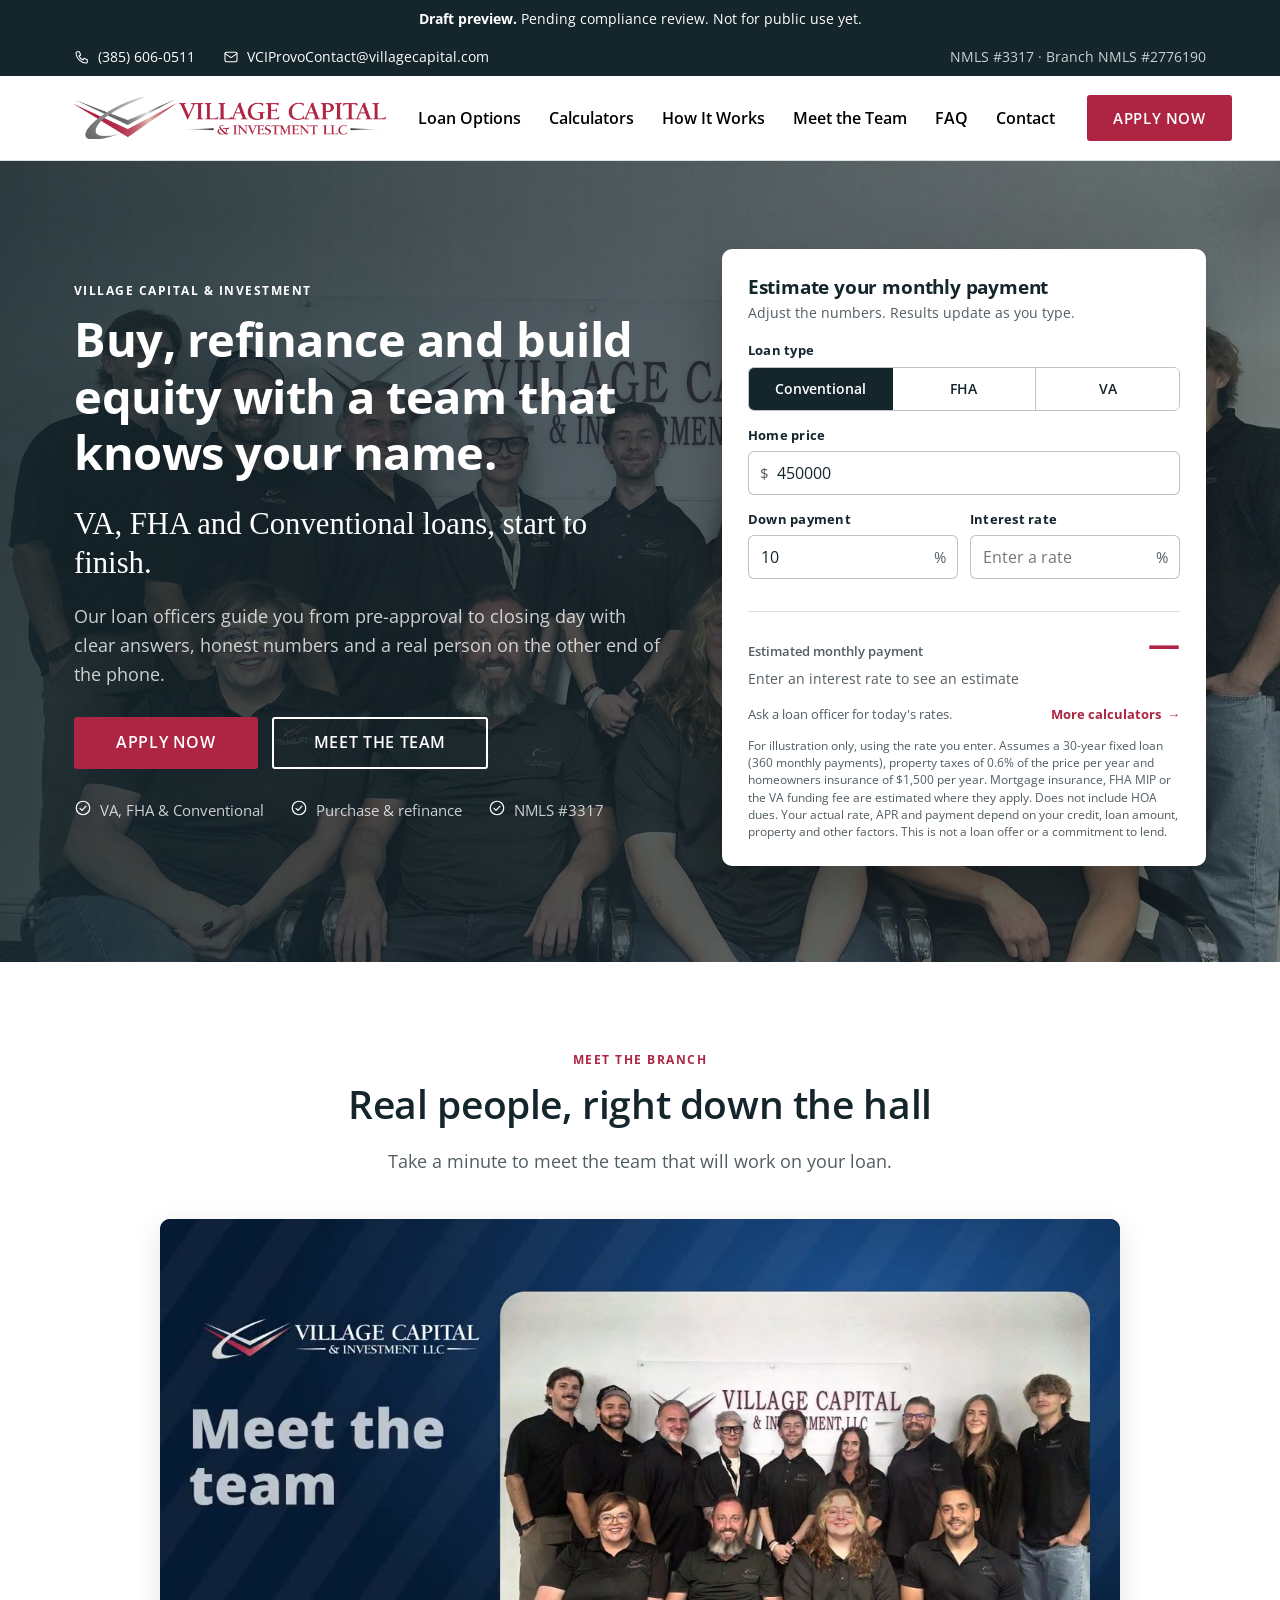
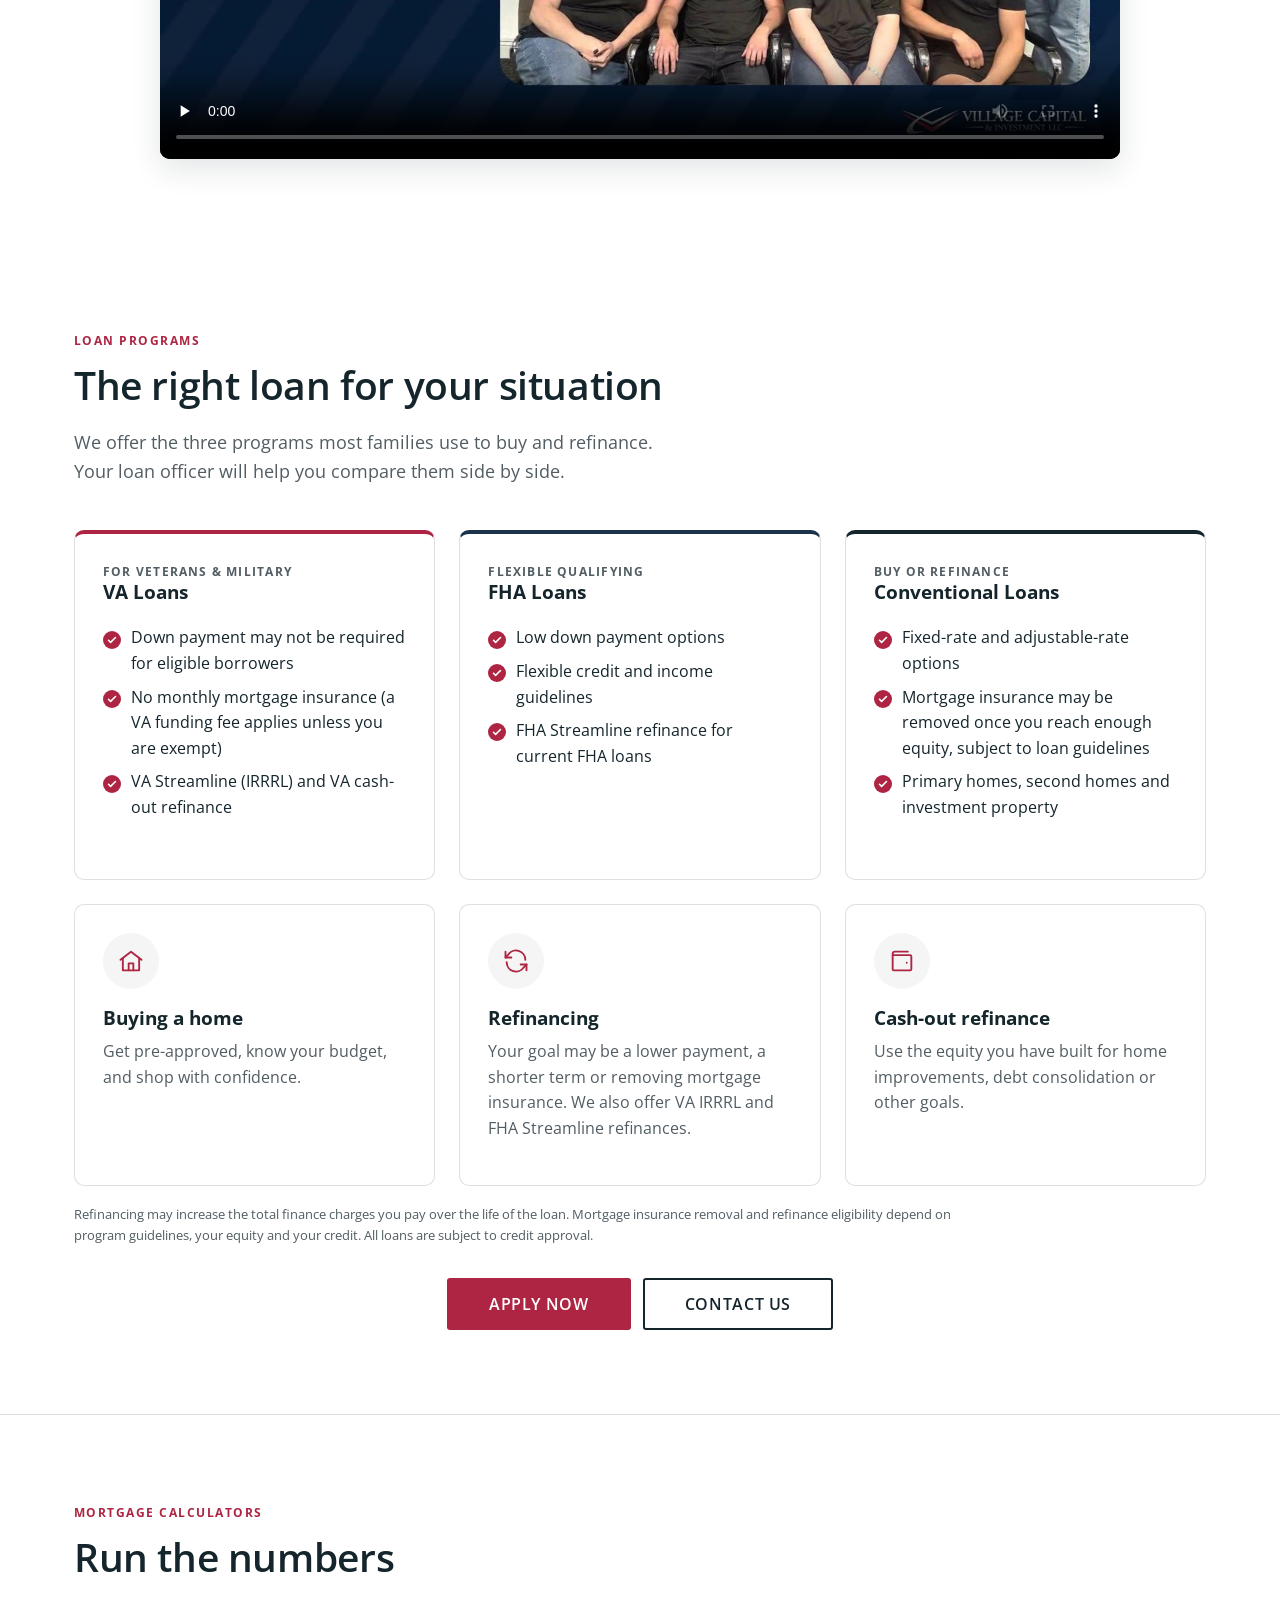
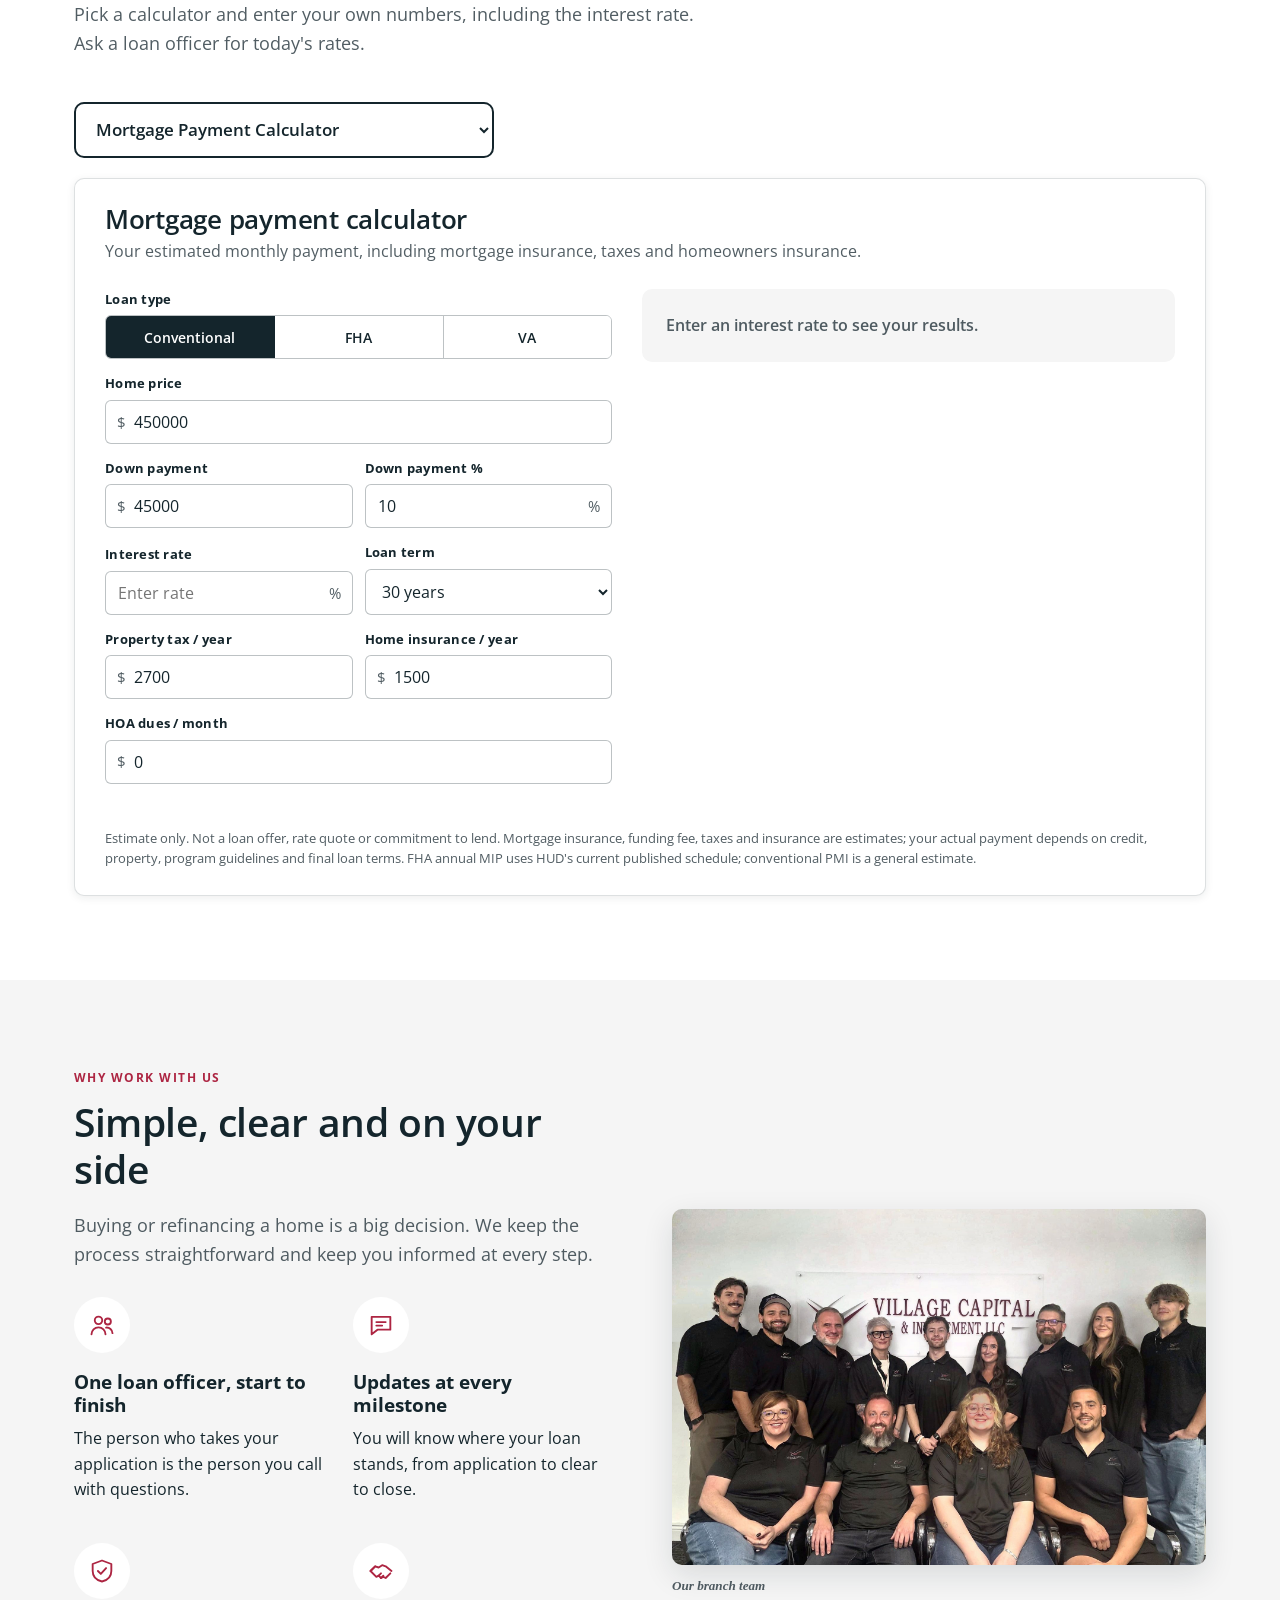
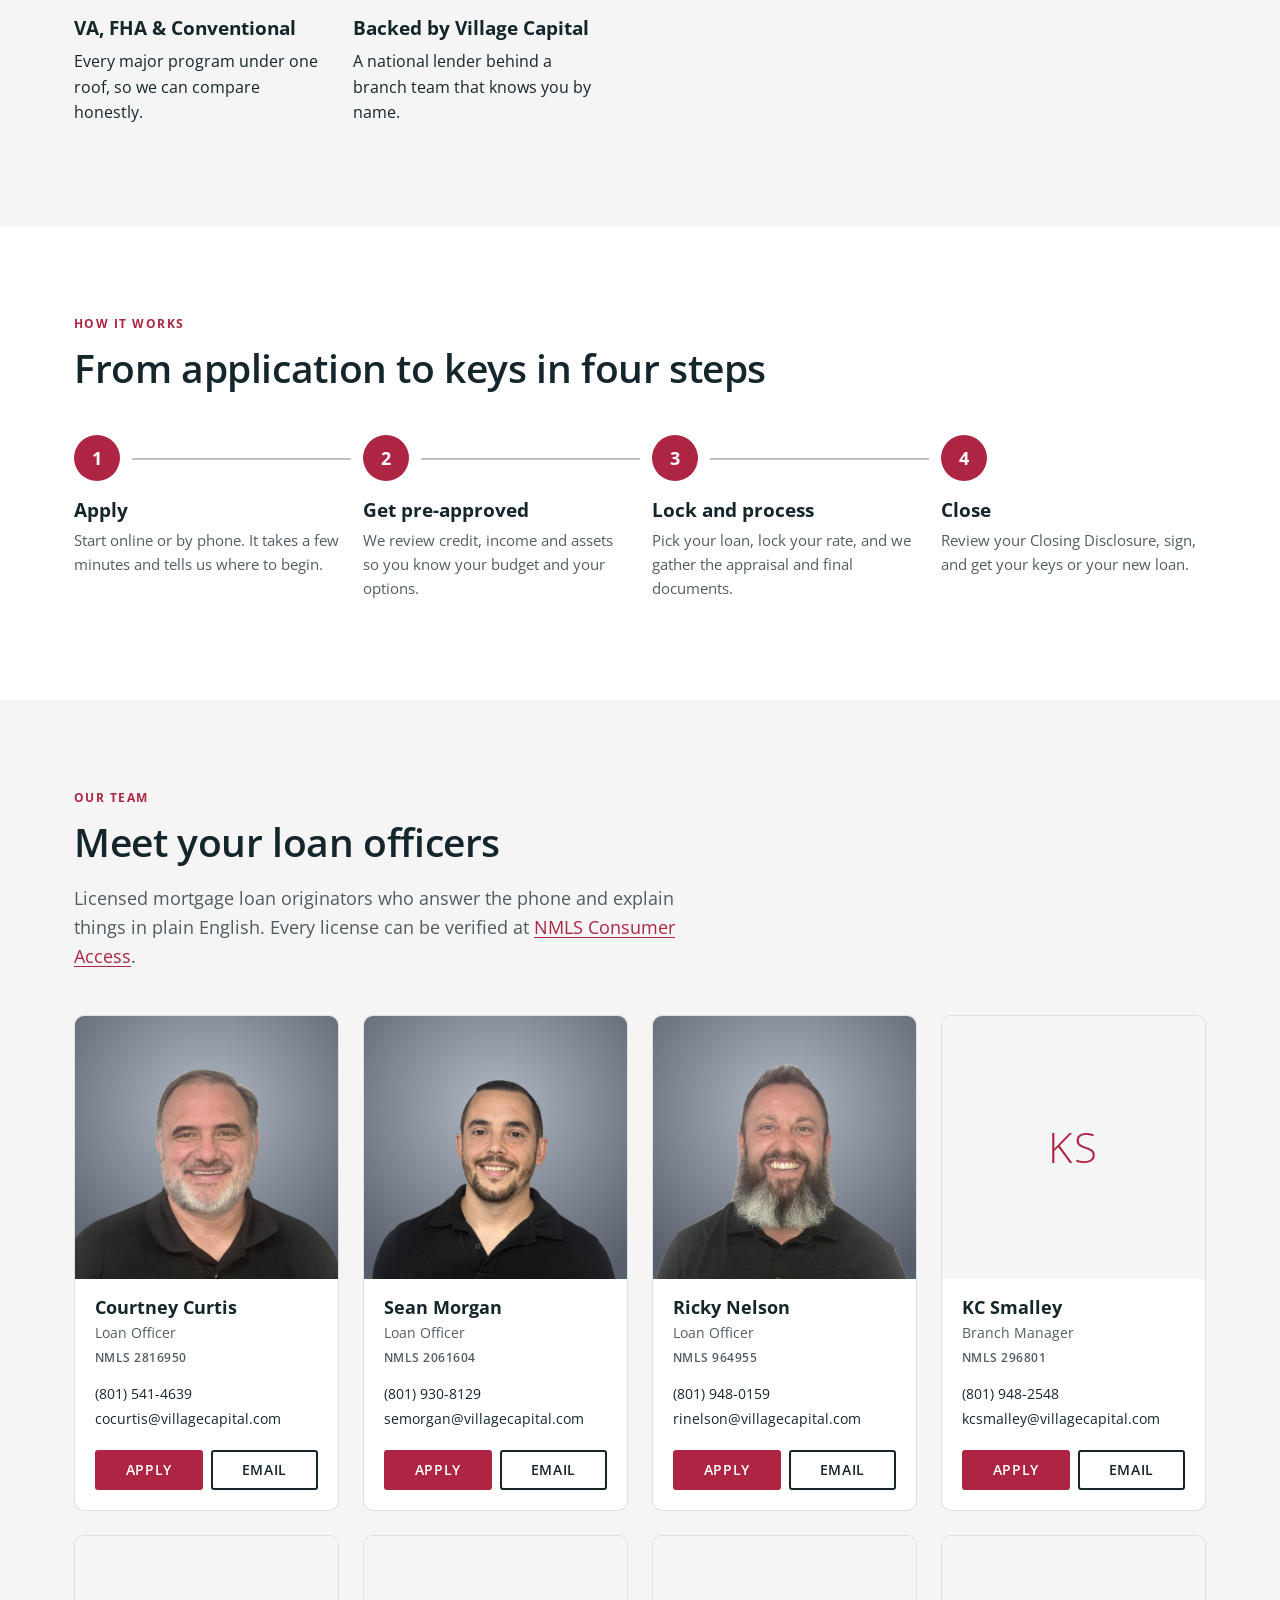
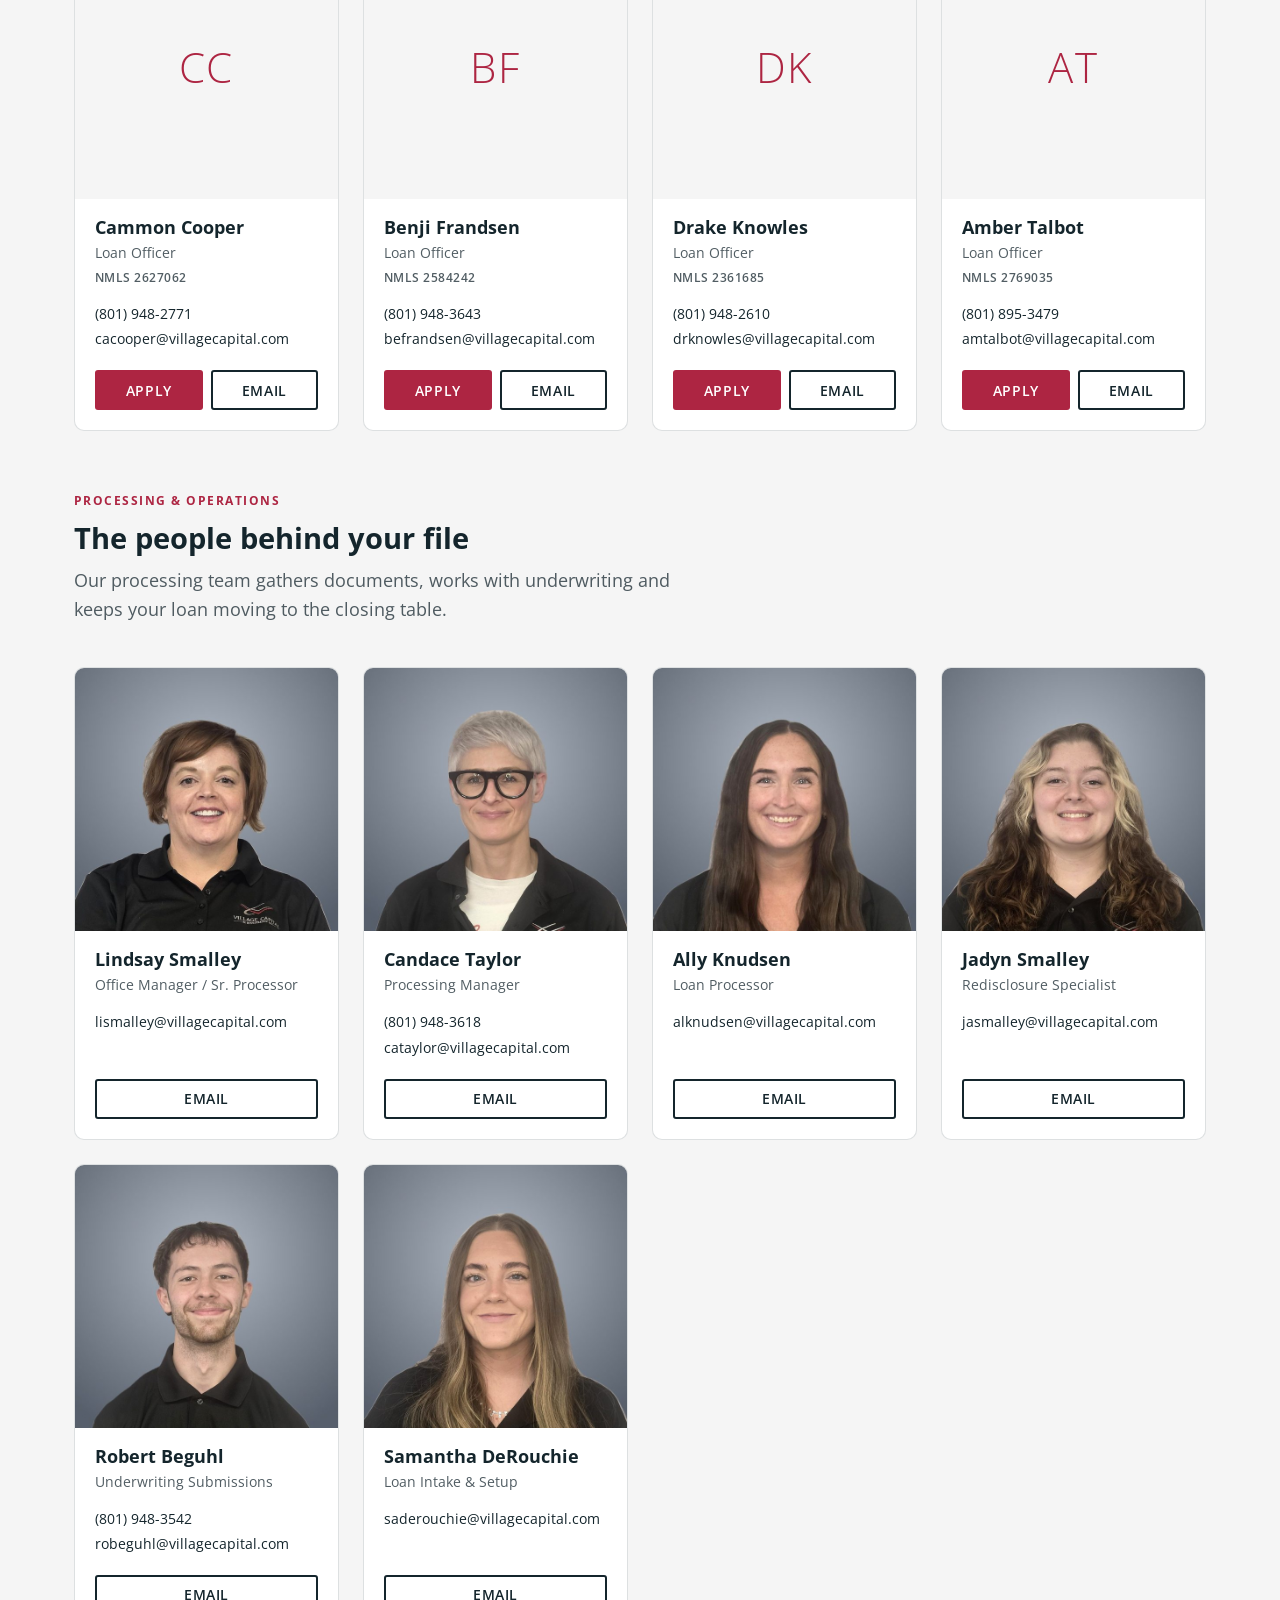
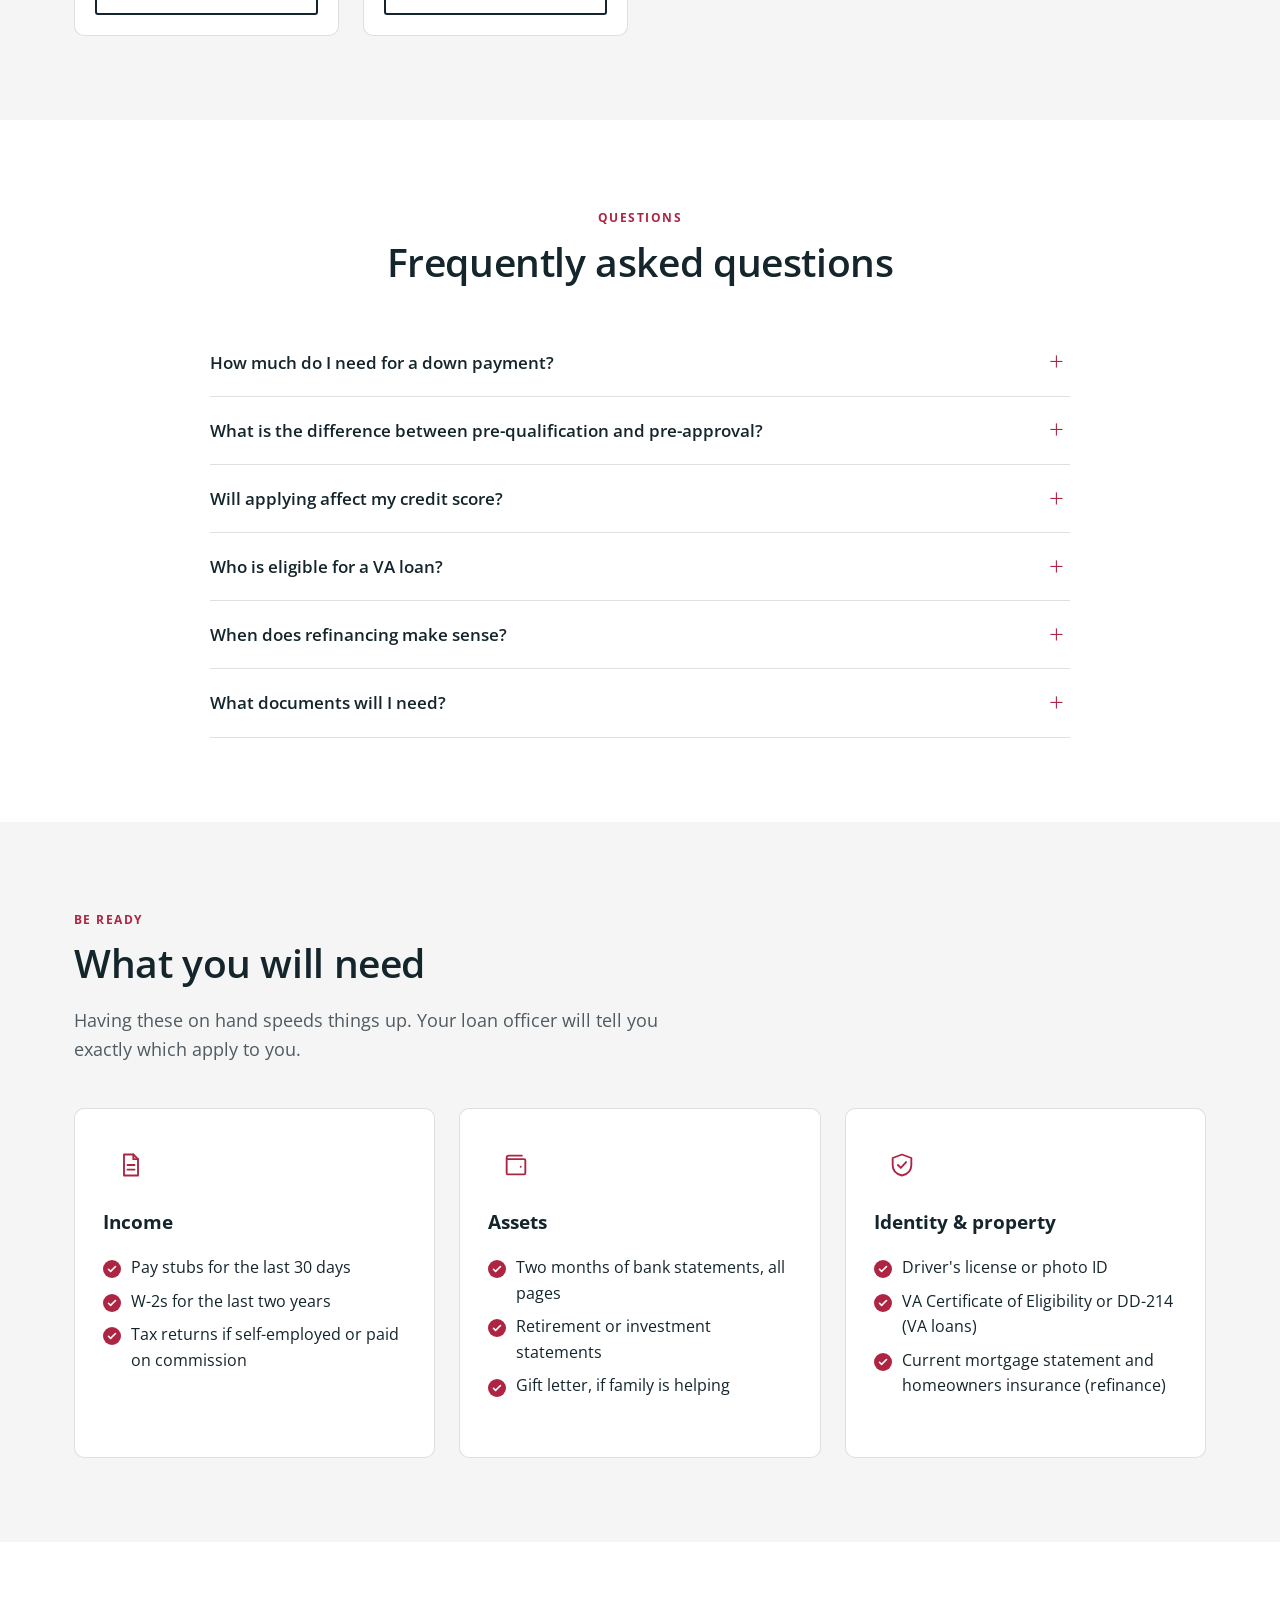
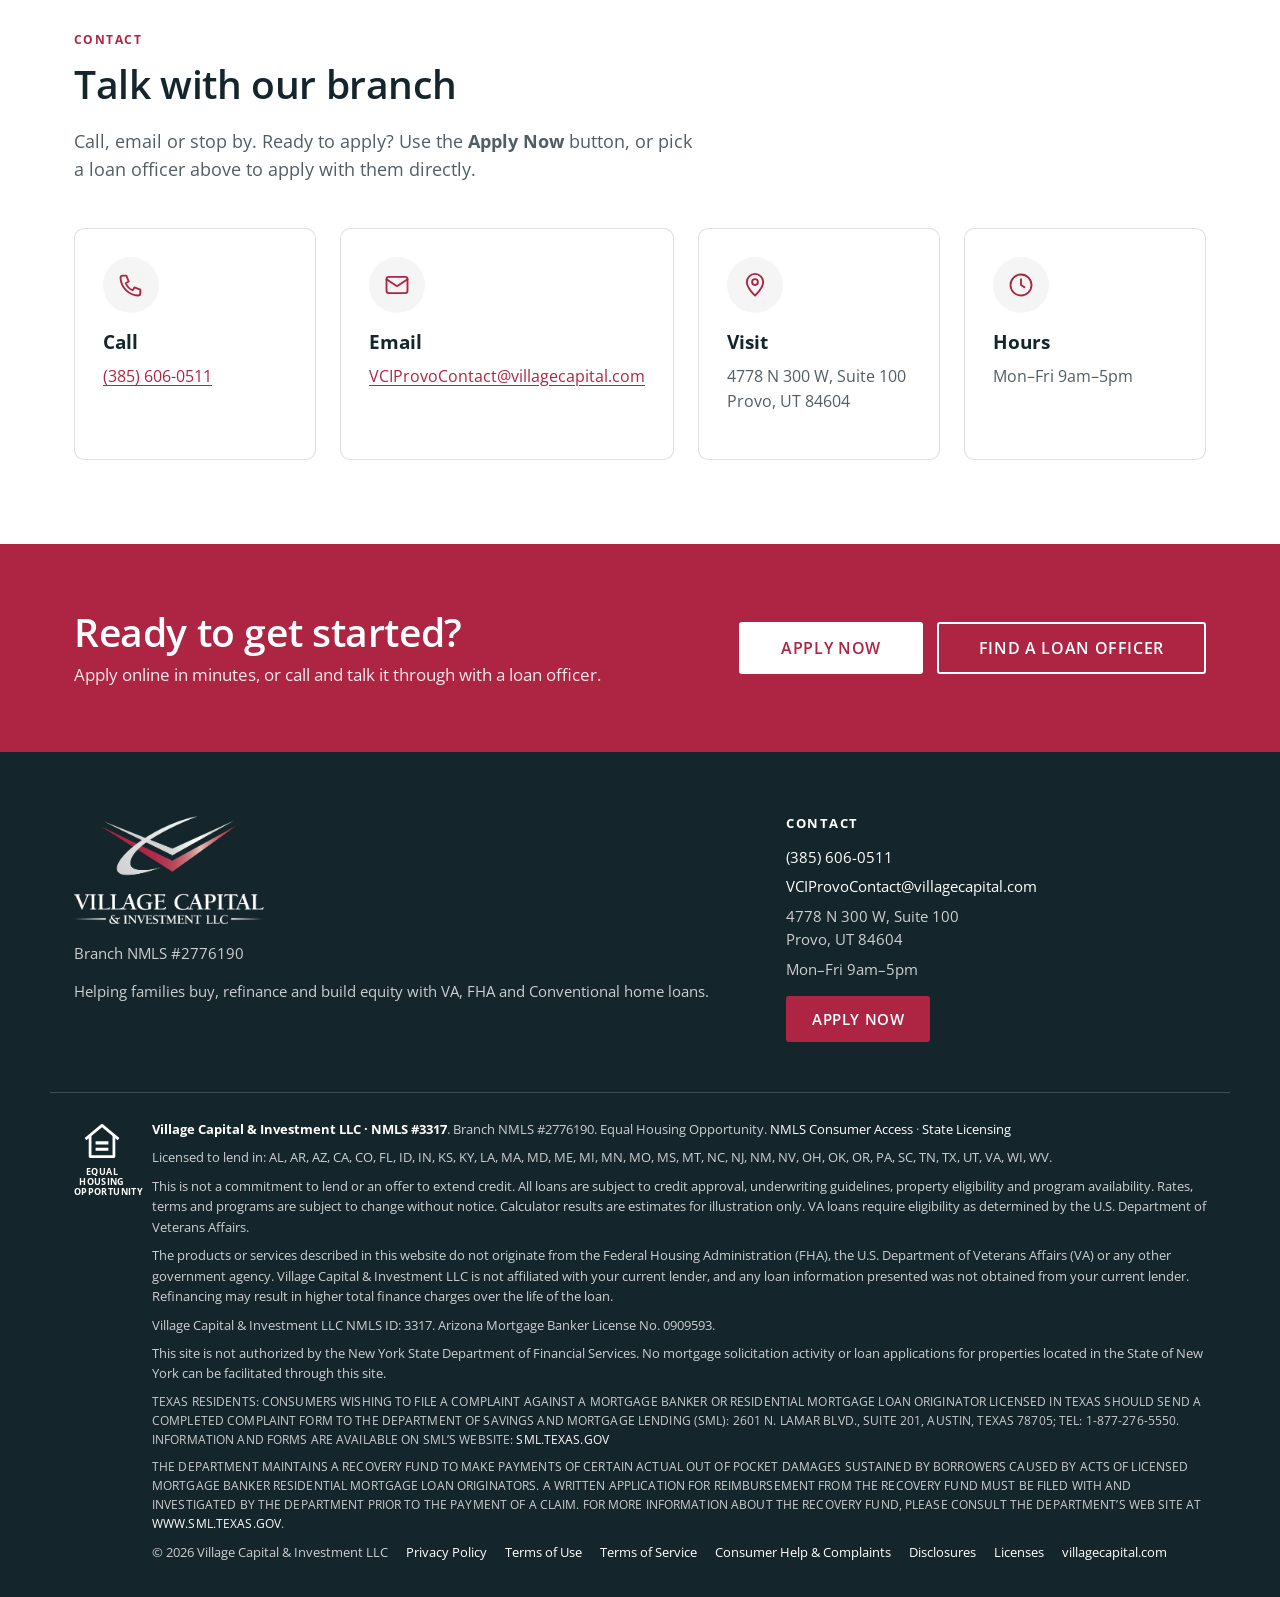
==== commit 80aaaeae: "Add calculators section with a dropdown picker and Apply/Contact buttons under Loan Options Per mark" ====
--- a/index.html
+++ b/index.html
@@ -68,7 +68,7 @@
         </div>
         <div class="qc-foot">
           <span>Ask a loan officer for today's rates.</span>
-          <a class="text-link" href="#contact">Get real numbers</a>
+          <a class="text-link" href="#calculators">More calculators</a>
         </div>
         <p class="qc-note">For illustration only, using the rate you enter. Assumes a 30-year fixed loan (360 monthly payments), property taxes of 0.6% of the price per year and homeowners insurance of $1,500 per year. Mortgage insurance, FHA MIP or the VA funding fee are estimated where they apply. Does not include HOA dues. Your actual rate, APR and payment depend on your credit, loan amount, property and other factors. This is not a loan offer or a commitment to lend.</p>
       </form>
@@ -135,6 +135,553 @@
         <div class="card"><div class="icon" data-icon="wallet"></div><h3>Cash-out refinance</h3><p>Use the equity you have built for home improvements, debt consolidation or other goals.</p></div>
       </div>
       <p class="fine-print">Refinancing may increase the total finance charges you pay over the life of the loan. Mortgage insurance removal and refinance eligibility depend on program guidelines, your equity and your credit. All loans are subject to credit approval.</p>
+      <div class="section-cta">
+        <a class="btn btn-primary btn-lg" href="#contact" data-apply>Apply Now</a>
+        <a class="btn btn-outline btn-lg" href="#contact">Contact Us</a>
+      </div>
+    </div>
+  </section>
+
+  <!-- Calculators -->
+  <section class="calc-section" id="calculators">
+    <div class="wrap">
+      <div class="section-head">
+        <span class="eyebrow">Mortgage calculators</span>
+        <h2>Run the numbers</h2>
+        <p class="lead">Pick a calculator and enter your own numbers, including the interest rate. Ask a loan officer for today's rates.</p>
+      </div>
+    </div>
+    <div class="wrap calc-layout">
+      <div class="calc-select-wrap">
+        <label for="calc-select" class="sr-only">Choose a calculator</label>
+        <select id="calc-select" class="calc-select">
+          <option value="payment">Mortgage Payment Calculator</option>
+          <option value="affordability">Affordability Calculator</option>
+          <option value="loan-amount">Loan Amount Estimator</option>
+          <option value="refinance">Refinance Calculator</option>
+          <option value="rent-vs-buy">Rent vs. Buy Comparison</option>
+          <option value="term">Loan Term Comparison</option>
+          <option value="budget">Budget Calculator</option>
+        </select>
+      </div>
+      <div class="calc-tabs" role="tablist" aria-label="Calculators">
+        <button class="calc-tab" role="tab" id="tab-payment" aria-controls="payment" data-tab="payment"><i data-icon="calc"></i>Mortgage Payment</button>
+        <button class="calc-tab" role="tab" id="tab-affordability" aria-controls="affordability" data-tab="affordability"><i data-icon="wallet"></i>Affordability</button>
+        <button class="calc-tab" role="tab" id="tab-loan-amount" aria-controls="loan-amount" data-tab="loan-amount"><i data-icon="key"></i>Loan Amount Estimator</button>
+        <button class="calc-tab" role="tab" id="tab-refinance" aria-controls="refinance" data-tab="refinance"><i data-icon="refresh"></i>Refinance Savings</button>
+        <button class="calc-tab" role="tab" id="tab-rent-vs-buy" aria-controls="rent-vs-buy" data-tab="rent-vs-buy"><i data-icon="scale"></i>Rent vs. Buy</button>
+        <button class="calc-tab" role="tab" id="tab-term" aria-controls="term" data-tab="term"><i data-icon="clock"></i>Loan Term Comparison</button>
+        <button class="calc-tab" role="tab" id="tab-budget" aria-controls="budget" data-tab="budget"><i data-icon="chart"></i>Budget Calculator</button>
+      </div>
+
+      <div>
+        <!-- ============ Payment ============ -->
+        <div class="calc-panel" role="tabpanel" id="payment" aria-labelledby="tab-payment">
+          <div class="calc-head">
+            <h2>Mortgage payment calculator</h2>
+            <p>Your estimated monthly payment, including mortgage insurance, taxes and homeowners insurance.</p>
+          </div>
+          <form class="calc-body" onsubmit="return false">
+            <div>
+              <div class="field">
+                <label id="p-type-label">Loan type</label>
+                <div class="seg" role="group" aria-labelledby="p-type-label" id="p-type">
+                  <button type="button" data-type="conv" aria-pressed="true">Conventional</button>
+                  <button type="button" data-type="fha" aria-pressed="false">FHA</button>
+                  <button type="button" data-type="va" aria-pressed="false">VA</button>
+                </div>
+              </div>
+              <div class="field">
+                <label for="p-price">Home price</label>
+                <div class="input-wrap has-pre"><span class="adorn pre">$</span><input type="number" id="p-price" value="450000" min="0" step="1000" inputmode="decimal"></div>
+              </div>
+              <div class="field-row">
+                <div class="field">
+                  <label for="p-down">Down payment</label>
+                  <div class="input-wrap has-pre"><span class="adorn pre">$</span><input type="number" id="p-down" value="45000" min="0" step="500" inputmode="decimal"></div>
+                </div>
+                <div class="field">
+                  <label for="p-downpct">Down payment %</label>
+                  <div class="input-wrap has-post"><input type="number" id="p-downpct" value="10" min="0" max="100" step="0.5" inputmode="decimal"><span class="adorn post">%</span></div>
+                </div>
+              </div>
+              <div class="field-row">
+                <div class="field">
+                  <label for="p-rate">Interest rate</label>
+                  <div class="input-wrap has-post"><input type="number" id="p-rate" value="" placeholder="Enter rate" min="0" max="20" step="0.125" inputmode="decimal"><span class="adorn post">%</span></div>
+                </div>
+                <div class="field">
+                  <label for="p-term">Loan term</label>
+                  <select id="p-term"><option value="30">30 years</option><option value="25">25 years</option><option value="20">20 years</option><option value="15">15 years</option><option value="10">10 years</option></select>
+                </div>
+              </div>
+              <div class="field" id="p-va-wrap" hidden>
+                <label for="p-vause">VA funding fee</label>
+                <select id="p-vause">
+                  <option value="first">First-time use of VA benefit</option>
+                  <option value="sub">Subsequent use</option>
+                  <option value="exempt">Exempt (e.g. receiving VA disability compensation)</option>
+                </select>
+              </div>
+              <div class="field-row">
+                <div class="field">
+                  <label for="p-tax">Property tax / year</label>
+                  <div class="input-wrap has-pre"><span class="adorn pre">$</span><input type="number" id="p-tax" value="2700" min="0" step="50" inputmode="decimal"></div>
+                </div>
+                <div class="field">
+                  <label for="p-ins">Home insurance / year</label>
+                  <div class="input-wrap has-pre"><span class="adorn pre">$</span><input type="number" id="p-ins" value="1500" min="0" step="50" inputmode="decimal"></div>
+                </div>
+              </div>
+              <div class="field">
+                <label for="p-hoa">HOA dues / month</label>
+                <div class="input-wrap has-pre"><span class="adorn pre">$</span><input type="number" id="p-hoa" value="0" min="0" step="5" inputmode="decimal"></div>
+              </div>
+            </div>
+            <div class="calc-results" aria-live="polite">
+              <div class="big-label">Estimated monthly payment</div>
+              <div class="big-number" id="p-total">—</div>
+              <div class="breakdown-bar" id="p-bar" aria-hidden="true"></div>
+              <ul class="legend" id="p-legend"></ul>
+              <dl class="kv" id="p-kv"></dl>
+              <div class="note" id="p-note" hidden></div>
+              <div class="calc-cta">
+                <a class="btn btn-primary" href="#contact" data-apply>Get Pre-Approved</a>
+                <a class="btn btn-outline" href="#team">Talk to a Loan Officer</a>
+              </div>
+            </div>
+          </form>
+          <p class="calc-disclaimer">Estimate only. Not a loan offer, rate quote or commitment to lend. Mortgage insurance, funding fee, taxes and insurance are estimates; your actual payment depends on credit, property, program guidelines and final loan terms. FHA annual MIP uses HUD's current published schedule; conventional PMI is a general estimate.</p>
+        </div>
+
+        <!-- ============ Affordability ============ -->
+        <div class="calc-panel" role="tabpanel" id="affordability" aria-labelledby="tab-affordability" hidden>
+          <div class="calc-head">
+            <h2>How much home can I afford?</h2>
+            <p>Lenders look at your debt-to-income ratio: your total monthly debts, including the new house payment, divided by your gross monthly income.</p>
+          </div>
+          <form class="calc-body" onsubmit="return false">
+            <div>
+              <div class="field">
+                <label id="a-type-label">Loan type</label>
+                <div class="seg" role="group" aria-labelledby="a-type-label" id="a-type">
+                  <button type="button" data-type="conv" aria-pressed="true">Conventional</button>
+                  <button type="button" data-type="fha" aria-pressed="false">FHA</button>
+                  <button type="button" data-type="va" aria-pressed="false">VA</button>
+                </div>
+              </div>
+              <div class="field">
+                <label for="a-income">Gross annual income (before taxes)</label>
+                <div class="input-wrap has-pre"><span class="adorn pre">$</span><input type="number" id="a-income" value="110000" min="0" step="1000" inputmode="decimal"></div>
+                <span class="hint">Include all borrowers on the loan.</span>
+              </div>
+              <div class="field">
+                <label for="a-debts">Monthly debt payments</label>
+                <div class="input-wrap has-pre"><span class="adorn pre">$</span><input type="number" id="a-debts" value="600" min="0" step="25" inputmode="decimal"></div>
+                <span class="hint">Car loans, student loans, minimum credit card payments. Not rent, utilities or groceries.</span>
+              </div>
+              <div class="field-row">
+                <div class="field">
+                  <label for="a-down">Down payment available</label>
+                  <div class="input-wrap has-pre"><span class="adorn pre">$</span><input type="number" id="a-down" value="30000" min="0" step="500" inputmode="decimal"></div>
+                </div>
+                <div class="field">
+                  <label for="a-rate">Interest rate</label>
+                  <div class="input-wrap has-post"><input type="number" id="a-rate" value="" placeholder="Enter rate" min="0" max="20" step="0.125" inputmode="decimal"><span class="adorn post">%</span></div>
+                </div>
+              </div>
+              <div class="field">
+                <label for="a-dti">Debt-to-income target: <span id="a-dti-out">43%</span></label>
+                <input type="range" id="a-dti" min="28" max="50" step="1" value="43">
+                <span class="hint">36% is comfortable for most budgets. Some programs allow higher ratios with strong credit or reserves.</span>
+              </div>
+              <details class="more">
+                <summary>Taxes, insurance and term</summary>
+                <div class="field-row">
+                  <div class="field">
+                    <label for="a-tax">Property tax rate</label>
+                    <div class="input-wrap has-post"><input type="number" id="a-tax" value="0.6" min="0" max="5" step="0.05" inputmode="decimal"><span class="adorn post">%</span></div>
+                  </div>
+                  <div class="field">
+                    <label for="a-ins">Home insurance / year</label>
+                    <div class="input-wrap has-pre"><span class="adorn pre">$</span><input type="number" id="a-ins" value="1500" min="0" step="50" inputmode="decimal"></div>
+                  </div>
+                </div>
+                <div class="field-row">
+                  <div class="field">
+                    <label for="a-hoa">HOA dues / month</label>
+                    <div class="input-wrap has-pre"><span class="adorn pre">$</span><input type="number" id="a-hoa" value="0" min="0" step="5" inputmode="decimal"></div>
+                  </div>
+                  <div class="field">
+                    <label for="a-term">Loan term</label>
+                    <select id="a-term"><option value="30">30 years</option><option value="20">20 years</option><option value="15">15 years</option></select>
+                  </div>
+                </div>
+              </details>
+            </div>
+            <div class="calc-results" aria-live="polite">
+              <div class="big-label">Estimated home price</div>
+              <div class="big-number" id="a-price">—</div>
+              <div class="result-sub" id="a-sub"></div>
+              <div class="breakdown-bar" id="a-bar" aria-hidden="true"></div>
+              <ul class="legend" id="a-legend"></ul>
+              <dl class="kv" id="a-kv"></dl>
+              <div class="note" id="a-note" hidden></div>
+              <div class="calc-cta">
+                <a class="btn btn-primary" href="#contact" data-apply>Get Pre-Approved</a>
+              </div>
+            </div>
+          </form>
+          <p class="calc-disclaimer">Estimate only. Actual approval depends on credit, income documentation, assets, the property and program guidelines. A pre-approval from a loan officer gives you a verified number.</p>
+        </div>
+
+        <!-- ============ Loan Amount Estimator ============ -->
+        <div class="calc-panel" role="tabpanel" id="loan-amount" aria-labelledby="tab-loan-amount" hidden>
+          <div class="calc-head">
+            <h2>Loan amount estimator</h2>
+            <p>Start with the monthly payment you are comfortable with. We will work backward to a loan amount and home price.</p>
+          </div>
+          <form class="calc-body" onsubmit="return false">
+            <div>
+              <div class="field">
+                <label id="l-type-label">Loan type</label>
+                <div class="seg" role="group" aria-labelledby="l-type-label" id="l-type">
+                  <button type="button" data-type="conv" aria-pressed="true">Conventional</button>
+                  <button type="button" data-type="fha" aria-pressed="false">FHA</button>
+                  <button type="button" data-type="va" aria-pressed="false">VA</button>
+                </div>
+              </div>
+              <div class="field">
+                <label for="l-pay">Monthly payment you want (total)</label>
+                <div class="input-wrap has-pre"><span class="adorn pre">$</span><input type="number" id="l-pay" value="2500" min="0" step="25" inputmode="decimal"></div>
+                <span class="hint">Including taxes, insurance and mortgage insurance.</span>
+              </div>
+              <div class="field-row">
+                <div class="field">
+                <label for="l-down">Down payment</label>
+                <div class="input-wrap has-pre"><span class="adorn pre">$</span><input type="number" id="l-down" value="25000" min="0" step="500" inputmode="decimal"></div>
+              </div>
+                <div class="field">
+                  <label for="l-rate">Interest rate</label>
+                  <div class="input-wrap has-post"><input type="number" id="l-rate" value="" placeholder="Enter rate" min="0" max="20" step="0.125" inputmode="decimal"><span class="adorn post">%</span></div>
+                </div>
+              </div>
+              <details class="more">
+                <summary>Taxes, insurance and term</summary>
+                <div class="field-row">
+                  <div class="field">
+                    <label for="l-tax">Property tax rate</label>
+                    <div class="input-wrap has-post"><input type="number" id="l-tax" value="0.6" min="0" max="5" step="0.05" inputmode="decimal"><span class="adorn post">%</span></div>
+                  </div>
+                  <div class="field">
+                    <label for="l-ins">Home insurance / year</label>
+                    <div class="input-wrap has-pre"><span class="adorn pre">$</span><input type="number" id="l-ins" value="1500" min="0" step="50" inputmode="decimal"></div>
+                  </div>
+                </div>
+                <div class="field-row">
+                  <div class="field">
+                    <label for="l-hoa">HOA dues / month</label>
+                    <div class="input-wrap has-pre"><span class="adorn pre">$</span><input type="number" id="l-hoa" value="0" min="0" step="5" inputmode="decimal"></div>
+                  </div>
+                  <div class="field">
+                    <label for="l-term">Loan term</label>
+                    <select id="l-term"><option value="30">30 years</option><option value="20">20 years</option><option value="15">15 years</option></select>
+                  </div>
+                </div>
+              </details>
+            </div>
+            <div class="calc-results" aria-live="polite">
+              <div class="big-label">Estimated loan amount</div>
+              <div class="big-number" id="l-loan">—</div>
+              <div class="result-sub" id="l-sub"></div>
+              <div class="breakdown-bar" id="l-bar" aria-hidden="true"></div>
+              <ul class="legend" id="l-legend"></ul>
+              <dl class="kv" id="l-kv"></dl>
+              <div class="note" id="l-note" hidden></div>
+              <div class="calc-cta">
+                <a class="btn btn-primary" href="#contact" data-apply>Get Pre-Approved</a>
+              </div>
+            </div>
+          </form>
+          <p class="calc-disclaimer">Estimate only. The loan amount you qualify for also depends on income, debts, credit and program guidelines. Try the affordability calculator to factor in income.</p>
+        </div>
+
+        <!-- ============ Refinance ============ -->
+        <div class="calc-panel" role="tabpanel" id="refinance" aria-labelledby="tab-refinance" hidden>
+          <div class="calc-head">
+            <h2>Refinance savings calculator</h2>
+            <p>Compare your current principal and interest payment with a new loan, and see how long it takes to recover closing costs.</p>
+          </div>
+          <form class="calc-body" onsubmit="return false">
+            <div>
+              <div class="big-label" style="margin-bottom:10px">Current loan</div>
+              <div class="field">
+                <label for="r-bal">Current loan balance</label>
+                <div class="input-wrap has-pre"><span class="adorn pre">$</span><input type="number" id="r-bal" value="320000" min="0" step="1000" inputmode="decimal"></div>
+              </div>
+              <div class="field-row">
+                <div class="field">
+                  <label for="r-rate">Current rate</label>
+                  <div class="input-wrap has-post"><input type="number" id="r-rate" value="" placeholder="Enter rate" min="0" max="20" step="0.125" inputmode="decimal"><span class="adorn post">%</span></div>
+                </div>
+                <div class="field">
+                  <label for="r-left">Years remaining</label>
+                  <input type="number" id="r-left" value="28" min="1" max="40" step="1" inputmode="numeric">
+                </div>
+              </div>
+              <div class="big-label" style="margin:14px 0 10px">New loan</div>
+              <div class="field-row">
+                <div class="field">
+                  <label for="r-new-rate">New rate</label>
+                  <div class="input-wrap has-post"><input type="number" id="r-new-rate" value="" placeholder="Enter rate" min="0" max="20" step="0.125" inputmode="decimal"><span class="adorn post">%</span></div>
+                </div>
+                <div class="field">
+                  <label for="r-new-term">New term</label>
+                  <select id="r-new-term"><option value="30">30 years</option><option value="25">25 years</option><option value="20">20 years</option><option value="15">15 years</option></select>
+                </div>
+              </div>
+              <div class="field">
+                <label for="r-costs">Estimated closing costs</label>
+                <div class="input-wrap has-pre"><span class="adorn pre">$</span><input type="number" id="r-costs" value="6000" min="0" step="100" inputmode="decimal"></div>
+              </div>
+              <div class="field" style="flex-direction:row;align-items:center;gap:10px">
+                <input type="checkbox" id="r-roll" checked style="width:20px;height:20px;accent-color:var(--red)">
+                <label for="r-roll" style="font-weight:600;font-size:.92rem">Add closing costs to the new loan</label>
+              </div>
+            </div>
+            <div class="calc-results" aria-live="polite">
+              <div class="big-label" id="r-headline-label">Monthly savings</div>
+              <div class="big-number" id="r-save">—</div>
+              <div class="result-sub" id="r-sub"></div>
+              <div class="compare">
+                <div><div class="big-label">Current P&amp;I</div><div class="big-number" id="r-cur" style="color:var(--dark)">—</div></div>
+                <div class="win" id="r-new-box"><div class="big-label">New P&amp;I</div><div class="big-number" id="r-new">—</div></div>
+              </div>
+              <dl class="kv" id="r-kv"></dl>
+              <div class="note" id="r-note" hidden></div>
+              <div class="calc-cta">
+                <a class="btn btn-primary" href="#contact" data-apply>Start My Refinance</a>
+              </div>
+            </div>
+          </form>
+          <p class="calc-disclaimer">Estimate only. Compares principal and interest; taxes and insurance usually do not change with a refinance. Extending your term can lower the payment but increase total interest paid. Closing costs vary by loan.</p>
+        </div>
+
+        <!-- ============ Rent vs Buy ============ -->
+        <div class="calc-panel" role="tabpanel" id="rent-vs-buy" aria-labelledby="tab-rent-vs-buy" hidden>
+          <div class="calc-head">
+            <h2>Rent vs. buy calculator</h2>
+            <p>Compares what renting costs with what owning costs over the years you plan to stay, after counting the equity you would build.</p>
+          </div>
+          <form class="calc-body" onsubmit="return false">
+            <div>
+              <div class="field-row">
+                <div class="field">
+                  <label for="rb-rent">Monthly rent</label>
+                  <div class="input-wrap has-pre"><span class="adorn pre">$</span><input type="number" id="rb-rent" value="2200" min="0" step="25" inputmode="decimal"></div>
+                </div>
+                <div class="field">
+                  <label for="rb-rent-up">Rent increase / year</label>
+                  <div class="input-wrap has-post"><input type="number" id="rb-rent-up" value="3" min="0" max="20" step="0.5" inputmode="decimal"><span class="adorn post">%</span></div>
+                </div>
+              </div>
+              <div class="field">
+                <label for="rb-price">Home price</label>
+                <div class="input-wrap has-pre"><span class="adorn pre">$</span><input type="number" id="rb-price" value="425000" min="0" step="1000" inputmode="decimal"></div>
+              </div>
+              <div class="field-row">
+                <div class="field">
+                  <label for="rb-down">Down payment</label>
+                  <div class="input-wrap has-post"><input type="number" id="rb-down" value="5" min="0" max="100" step="0.5" inputmode="decimal"><span class="adorn post">%</span></div>
+                </div>
+                <div class="field">
+                  <label for="rb-rate">Interest rate</label>
+                  <div class="input-wrap has-post"><input type="number" id="rb-rate" value="" placeholder="Enter rate" min="0" max="20" step="0.125" inputmode="decimal"><span class="adorn post">%</span></div>
+                </div>
+              </div>
+              <div class="field">
+                <label for="rb-years">Years you plan to stay: <span id="rb-years-out">7</span></label>
+                <input type="range" id="rb-years" min="1" max="30" step="1" value="7">
+              </div>
+              <details class="more">
+                <summary>Ownership costs and assumptions</summary>
+                <div class="field-row">
+                  <div class="field">
+                    <label for="rb-appr">Home value growth / year</label>
+                    <div class="input-wrap has-post"><input type="number" id="rb-appr" value="3" min="-10" max="20" step="0.5" inputmode="decimal"><span class="adorn post">%</span></div>
+                  </div>
+                  <div class="field">
+                    <label for="rb-tax">Property tax rate</label>
+                    <div class="input-wrap has-post"><input type="number" id="rb-tax" value="0.6" min="0" max="5" step="0.05" inputmode="decimal"><span class="adorn post">%</span></div>
+                  </div>
+                </div>
+                <div class="field-row">
+                  <div class="field">
+                    <label for="rb-ins">Home insurance / year</label>
+                    <div class="input-wrap has-pre"><span class="adorn pre">$</span><input type="number" id="rb-ins" value="1500" min="0" step="50" inputmode="decimal"></div>
+                  </div>
+                  <div class="field">
+                    <label for="rb-maint">Maintenance / year</label>
+                    <div class="input-wrap has-post"><input type="number" id="rb-maint" value="1" min="0" max="5" step="0.25" inputmode="decimal"><span class="adorn post">%</span></div>
+                  </div>
+                </div>
+                <div class="field-row">
+                  <div class="field">
+                    <label for="rb-buy-cost">Buying closing costs</label>
+                    <div class="input-wrap has-post"><input type="number" id="rb-buy-cost" value="3" min="0" max="10" step="0.5" inputmode="decimal"><span class="adorn post">%</span></div>
+                  </div>
+                  <div class="field">
+                    <label for="rb-sell-cost">Selling costs</label>
+                    <div class="input-wrap has-post"><input type="number" id="rb-sell-cost" value="6" min="0" max="10" step="0.5" inputmode="decimal"><span class="adorn post">%</span></div>
+                  </div>
+                </div>
+              </details>
+            </div>
+            <div class="calc-results" aria-live="polite">
+              <div class="big-label" id="rb-label">Buying could save you</div>
+              <div class="big-number" id="rb-diff">—</div>
+              <div class="result-sub" id="rb-sub"></div>
+              <div class="compare">
+                <div id="rb-rent-box"><div class="big-label">Total cost of renting</div><div class="big-number" id="rb-rent-total" style="color:var(--blue)">—</div></div>
+                <div id="rb-buy-box"><div class="big-label">Net cost of buying</div><div class="big-number" id="rb-buy-total">—</div></div>
+              </div>
+              <svg class="chart" id="rb-chart" role="img" aria-label="Cumulative cost of renting and buying by year"></svg>
+              <ul class="legend" style="margin-top:6px">
+                <li><i class="sw-blue"></i>Renting: cumulative rent paid</li>
+                <li><i class="sw-red"></i>Buying: costs paid minus equity if you sold that year</li>
+              </ul>
+            </div>
+          </form>
+          <p class="calc-disclaimer">Estimate only. Buying cost = down payment + closing costs + mortgage payments + taxes, insurance, mortgage insurance and maintenance, minus your equity after selling costs. It does not include tax benefits or investment returns on cash you keep by renting. Home values can go down as well as up.</p>
+        </div>
+
+        <!-- ============ Term comparison ============ -->
+        <div class="calc-panel" role="tabpanel" id="term" aria-labelledby="tab-term" hidden>
+          <div class="calc-head">
+            <h2>Loan term comparison</h2>
+            <p>A shorter term raises the payment but usually comes with a lower rate and far less total interest.</p>
+          </div>
+          <form class="calc-body" onsubmit="return false">
+            <div>
+              <div class="field">
+                <label for="t-amt">Loan amount</label>
+                <div class="input-wrap has-pre"><span class="adorn pre">$</span><input type="number" id="t-amt" value="360000" min="0" step="1000" inputmode="decimal"></div>
+              </div>
+              <div class="big-label" style="margin:14px 0 10px">Option A</div>
+              <div class="field-row">
+                <div class="field">
+                  <label for="t-a-term">Term</label>
+                  <select id="t-a-term"><option value="30" selected>30 years</option><option value="25">25 years</option><option value="20">20 years</option><option value="15">15 years</option><option value="10">10 years</option></select>
+                </div>
+                <div class="field">
+                  <label for="t-a-rate">Rate</label>
+                  <div class="input-wrap has-post"><input type="number" id="t-a-rate" value="" placeholder="Enter rate" min="0" max="20" step="0.125" inputmode="decimal"><span class="adorn post">%</span></div>
+                </div>
+              </div>
+              <div class="big-label" style="margin:14px 0 10px">Option B</div>
+              <div class="field-row">
+                <div class="field">
+                  <label for="t-b-term">Term</label>
+                  <select id="t-b-term"><option value="30">30 years</option><option value="25">25 years</option><option value="20">20 years</option><option value="15" selected>15 years</option><option value="10">10 years</option></select>
+                </div>
+                <div class="field">
+                  <label for="t-b-rate">Rate</label>
+                  <div class="input-wrap has-post"><input type="number" id="t-b-rate" value="" placeholder="Enter rate" min="0" max="20" step="0.125" inputmode="decimal"><span class="adorn post">%</span></div>
+                </div>
+              </div>
+            </div>
+            <div class="calc-results" aria-live="polite">
+              <div class="big-label">Interest you would save with the shorter term</div>
+              <div class="big-number" id="t-save">—</div>
+              <div class="result-sub" id="t-sub"></div>
+              <div class="compare">
+                <div><div class="big-label" id="t-a-label">Option A</div><div class="big-number" id="t-a-pmt" style="color:var(--blue)">—</div><div class="result-sub" id="t-a-int"></div></div>
+                <div><div class="big-label" id="t-b-label">Option B</div><div class="big-number" id="t-b-pmt">—</div><div class="result-sub" id="t-b-int"></div></div>
+              </div>
+              <svg class="chart" id="t-chart" role="img" aria-label="Loan balance over time for both options"></svg>
+              <ul class="legend" style="margin-top:6px">
+                <li><i class="sw-blue"></i><span id="t-leg-a">Option A balance</span></li>
+                <li><i class="sw-red"></i><span id="t-leg-b">Option B balance</span></li>
+              </ul>
+            </div>
+          </form>
+          <p class="calc-disclaimer">Estimate only. Principal and interest only, using the rates you enter. Not a rate quote.</p>
+        </div>
+
+        <!-- ============ Budget ============ -->
+        <div class="calc-panel" role="tabpanel" id="budget" aria-labelledby="tab-budget" hidden>
+          <div class="calc-head">
+            <h2>Budget calculator</h2>
+            <p>Add up your monthly spending to see how much room your budget has for a house payment.</p>
+          </div>
+          <form class="calc-body" onsubmit="return false">
+            <div>
+              <div class="field">
+                <label for="b-income">Monthly take-home pay</label>
+                <div class="input-wrap has-pre"><span class="adorn pre">$</span><input type="number" id="b-income" value="7000" min="0" step="100" inputmode="decimal"></div>
+                <span class="hint">After taxes and payroll deductions, for everyone on the loan.</span>
+              </div>
+              <div class="big-label" style="margin:14px 0 10px">Monthly spending (not counting rent or a mortgage)</div>
+              <div class="field-row">
+                <div class="field">
+                  <label for="b-car">Car payments</label>
+                  <div class="input-wrap has-pre"><span class="adorn pre">$</span><input type="number" id="b-car" value="450" min="0" step="25" inputmode="decimal"></div>
+                </div>
+                <div class="field">
+                  <label for="b-debt">Credit cards, student and other loans</label>
+                  <div class="input-wrap has-pre"><span class="adorn pre">$</span><input type="number" id="b-debt" value="250" min="0" step="25" inputmode="decimal"></div>
+                </div>
+                <div class="field">
+                  <label for="b-util">Utilities, phone and internet</label>
+                  <div class="input-wrap has-pre"><span class="adorn pre">$</span><input type="number" id="b-util" value="350" min="0" step="25" inputmode="decimal"></div>
+                </div>
+                <div class="field">
+                  <label for="b-food">Groceries and dining</label>
+                  <div class="input-wrap has-pre"><span class="adorn pre">$</span><input type="number" id="b-food" value="800" min="0" step="25" inputmode="decimal"></div>
+                </div>
+                <div class="field">
+                  <label for="b-trans">Gas and transportation</label>
+                  <div class="input-wrap has-pre"><span class="adorn pre">$</span><input type="number" id="b-trans" value="250" min="0" step="25" inputmode="decimal"></div>
+                </div>
+                <div class="field">
+                  <label for="b-insure">Health and auto insurance</label>
+                  <div class="input-wrap has-pre"><span class="adorn pre">$</span><input type="number" id="b-insure" value="400" min="0" step="25" inputmode="decimal"></div>
+                </div>
+                <div class="field">
+                  <label for="b-child">Childcare</label>
+                  <div class="input-wrap has-pre"><span class="adorn pre">$</span><input type="number" id="b-child" value="0" min="0" step="25" inputmode="decimal"></div>
+                </div>
+                <div class="field">
+                  <label for="b-fun">Entertainment and subscriptions</label>
+                  <div class="input-wrap has-pre"><span class="adorn pre">$</span><input type="number" id="b-fun" value="200" min="0" step="25" inputmode="decimal"></div>
+                </div>
+                <div class="field">
+                  <label for="b-save">Savings and retirement</label>
+                  <div class="input-wrap has-pre"><span class="adorn pre">$</span><input type="number" id="b-save" value="500" min="0" step="25" inputmode="decimal"></div>
+                </div>
+                <div class="field">
+                  <label for="b-other">Everything else</label>
+                  <div class="input-wrap has-pre"><span class="adorn pre">$</span><input type="number" id="b-other" value="300" min="0" step="25" inputmode="decimal"></div>
+                </div>
+              </div>
+            </div>
+            <div class="calc-results" aria-live="polite">
+              <div class="big-label">Left for a house payment</div>
+              <div class="big-number" id="b-left">—</div>
+              <div class="result-sub" id="b-sub"></div>
+              <div class="breakdown-bar" id="b-bar" aria-hidden="true"></div>
+              <ul class="legend" id="b-legend"></ul>
+              <dl class="kv" id="b-kv"></dl>
+              <div class="note" id="b-note" hidden></div>
+              <div class="calc-cta">
+                <a class="btn btn-outline" id="b-to-loan" href="#loan-amount">Turn This Into a Loan Amount</a>
+                <a class="btn btn-primary" href="#contact" data-apply>Get Pre-Approved</a>
+              </div>
+            </div>
+          </form>
+          <p class="calc-disclaimer">For planning only. Lenders qualify you on gross income and debts on your credit report, not your full budget. Leave room for repairs, savings and surprises.</p>
+        </div>
+      </div>
     </div>
   </section>
 
@@ -287,5 +834,351 @@
   run();
 })();
 </script>
+<script>
+(function () {
+  var $ = function (id) { return document.getElementById(id); };
+  var num = function (id) { var v = parseFloat($(id).value); return isFinite(v) ? v : 0; };
+  var M = MTG.money;
+  var RED = '#AD2542', BLUE = '#1B324A';
+
+  // ---------- No pre-filled rates: a calculator shows results only once a rate is entered ----------
+  function needRate(fn, ids, panel) {
+    return function () {
+      var res = $(panel).querySelector('.calc-results');
+      var missing = ids.some(function (id) { return $(id).value === ''; });
+      res.classList.toggle('needs-rate', missing);
+      if (!missing) return fn.apply(this, arguments);
+    };
+  }
+  document.querySelectorAll('.calc-section .calc-results').forEach(function (r) {
+    var m = document.createElement('p'); m.className = 'needs-rate-msg'; m.textContent = 'Enter an interest rate to see your results.'; r.insertBefore(m, r.firstChild);
+  });
+  payment = needRate(payment, ['p-rate'], 'payment');
+  afford = needRate(afford, ['a-rate'], 'affordability');
+  loanAmt = needRate(loanAmt, ['l-rate'], 'loan-amount');
+  refi = needRate(refi, ['r-rate', 'r-new-rate'], 'refinance');
+  rentBuy = needRate(rentBuy, ['rb-rate'], 'rent-vs-buy');
+  terms = needRate(terms, ['t-a-rate', 't-b-rate'], 'term');
+
+
+  // ---------- Tabs (hash routing: #payment, #affordability, ...) ----------
+  var tabs = Array.prototype.slice.call(document.querySelectorAll('.calc-tab'));
+  function show(id, focus) {
+    if (!$(id)) id = 'payment';
+    var sel = $('calc-select'); if (sel) sel.value = id;
+    tabs.forEach(function (t) {
+      var on = t.getAttribute('data-tab') === id;
+      t.setAttribute('aria-selected', on ? 'true' : 'false');
+      t.tabIndex = on ? 0 : -1;
+      $(t.getAttribute('data-tab')).hidden = !on;
+      if (on && focus) t.focus();
+    });
+  }
+  tabs.forEach(function (t, i) {
+    t.addEventListener('click', function () {
+      var id = t.getAttribute('data-tab');
+      show(id);
+      if (window.matchMedia('(max-width: 960px)').matches) t.scrollIntoView({ block: 'nearest', inline: 'center' });
+    });
+    t.addEventListener('keydown', function (e) {
+      var d = e.key === 'ArrowDown' || e.key === 'ArrowRight' ? 1 : e.key === 'ArrowUp' || e.key === 'ArrowLeft' ? -1 : 0;
+      if (!d) return;
+      e.preventDefault();
+      var n = tabs[(i + d + tabs.length) % tabs.length];
+      n.click(); n.focus();
+    });
+  });
+  function hashTab() {
+    var h = location.hash.replace('#', '');
+    var q = h.indexOf('?');
+    if (q > -1) { applyParams(h.slice(q + 1)); h = h.slice(0, q); }
+    return h || 'payment';
+  }
+  // In-page links to a calculator (e.g. "Turn This Into a Loan Amount") switch the panel instead of jumping
+  document.addEventListener('click', function (e) {
+    var a = e.target.closest && e.target.closest('a[href^="#"]');
+    if (!a) return;
+    var id = a.getAttribute('href').slice(1);
+    if (!$(id) || !$(id).classList.contains('calc-panel')) return;
+    e.preventDefault(); show(id); $('calculators').scrollIntoView({ behavior: 'smooth' });
+  });
+
+  // ---------- Segmented loan-type controls ----------
+  function seg(id, onChange) {
+    var el = $(id), state = { v: 'conv' };
+    el.querySelectorAll('button').forEach(function (b) {
+      b.addEventListener('click', function () { set(b.getAttribute('data-type')); onChange(state.v, true); });
+    });
+    function set(v) {
+      state.v = v;
+      el.querySelectorAll('button').forEach(function (x) { x.setAttribute('aria-pressed', x.getAttribute('data-type') === v ? 'true' : 'false'); });
+    }
+    state.set = set;
+    return state;
+  }
+
+  function legendRows(rows, total) {
+    return rows.map(function (r) { return '<li><i class="' + r[2] + '"></i>' + r[0] + '<span class="amt">' + M(r[1]) + '</span></li>'; }).join('') +
+      (total != null ? '<li class="total">Total monthly payment<span class="amt">' + M(total) + '</span></li>' : '');
+  }
+  function bar(el, rows) {
+    var sum = rows.reduce(function (s, r) { return s + Math.max(0, r[1]); }, 0) || 1;
+    el.innerHTML = rows.filter(function (r) { return r[1] > 0; }).map(function (r) {
+      return '<span class="' + r[2] + '" style="width:' + (r[1] / sum * 100).toFixed(2) + '%"></span>';
+    }).join('');
+  }
+  function kv(el, pairs) {
+    el.innerHTML = pairs.map(function (p) { return '<dt>' + p[0] + '</dt><dd>' + p[1] + '</dd>'; }).join('');
+  }
+  function note(el, msgs) {
+    el.hidden = !msgs.length;
+    el.innerHTML = msgs.join('<br>');
+  }
+  function breakdownRows(r) {
+    var rows = [['Principal &amp; interest', r.pi, 'sw-red']];
+    if (r.type !== 'va') rows.push([r.type === 'fha' ? 'FHA mortgage insurance (MIP)' : 'Mortgage insurance (PMI)', r.mi, 'sw-red-t']);
+    rows.push(['Property taxes', r.tax, 'sw-blue'], ['Home insurance', r.ins, 'sw-blue-t']);
+    if (r.hoa > 0) rows.push(['HOA dues', r.hoa, 'sw-dark']);
+    return rows;
+  }
+
+  // ---------- Payment ----------
+  var pType = seg('p-type', function (v, user) {
+    if (user) {
+      if (v === 'va' && num('p-downpct') === 10) { $('p-downpct').value = 0; syncDown('pct'); }
+      if (v === 'fha' && num('p-downpct') < 3.5) { $('p-downpct').value = 3.5; syncDown('pct'); }
+    }
+    payment();
+  });
+  function syncDown(from) {
+    var price = num('p-price');
+    if (from === 'pct') $('p-down').value = Math.round(price * num('p-downpct') / 100);
+    else $('p-downpct').value = price ? +(num('p-down') / price * 100).toFixed(2) : 0;
+  }
+  function payment() {
+    var t = pType.v;
+    $('p-va-wrap').hidden = t !== 'va';
+    var r = MTG.payment({ type: t, price: num('p-price'), down: num('p-down'), rate: num('p-rate'), years: num('p-term'), taxYr: num('p-tax'), insYr: num('p-ins'), hoaMo: num('p-hoa'), vaUse: $('p-vause').value });
+    $('p-total').textContent = r.price ? M(r.total) : '—';
+    var rows = breakdownRows(r);
+    bar($('p-bar'), rows);
+    $('p-legend').innerHTML = legendRows(rows, r.total);
+    var pairs = [['Base loan amount', M(r.baseLoan)]];
+    if (r.upfront) pairs.push([r.upfrontLabel, M(r.upfront)], ['Total loan amount', M(r.totalLoan)]);
+    else if (t === 'va') pairs.push(['VA funding fee', 'Exempt']);
+    pairs.push(['Loan-to-value', r.ltv.toFixed(1) + '%']);
+    if (t === 'fha') pairs.push(['Annual MIP rate', r.miRate.toFixed(2) + '%']);
+    if (t === 'conv') pairs.push(['Est. PMI rate', r.miRate ? r.miRate.toFixed(2) + '%' : 'None at 20%+ down']);
+    kv($('p-kv'), pairs);
+    var msgs = r.warnings.slice();
+    if (t === 'fha') msgs.push('FHA loan limits vary by county. Annual MIP may last for the life of the loan when you put less than 10% down.');
+    if (t === 'va') msgs.push('No monthly mortgage insurance on VA loans. VA does not set a maximum loan amount for borrowers with full entitlement.');
+    note($('p-note'), msgs);
+  }
+  $('p-price').addEventListener('input', function () { syncDown('pct'); payment(); });
+  $('p-down').addEventListener('input', function () { syncDown('amt'); payment(); });
+  $('p-downpct').addEventListener('input', function () { syncDown('pct'); payment(); });
+  ['p-rate', 'p-term', 'p-tax', 'p-ins', 'p-hoa', 'p-vause'].forEach(function (id) { $(id).addEventListener('input', payment); $(id).addEventListener('change', payment); });
+
+  // ---------- Affordability ----------
+  var aType = seg('a-type', function () { afford(); });
+  function afford() {
+    $('a-dti-out').textContent = num('a-dti') + '%';
+    var monthlyIncome = num('a-income') / 12;
+    var maxHousing = monthlyIncome * num('a-dti') / 100 - num('a-debts');
+    var o = { type: aType.v, down: num('a-down'), rate: num('a-rate'), years: num('a-term'), taxPct: num('a-tax'), insYr: num('a-ins'), hoaMo: num('a-hoa'), vaUse: 'first' };
+    var r = MTG.maxPrice(o, maxHousing);
+    var msgs = [];
+    if (!r) {
+      $('a-price').textContent = '—';
+      $('a-sub').textContent = maxHousing <= 0 ? 'Your monthly debts already use the full debt-to-income target. Try a higher target or lower debts.' : 'Enter your income to see an estimate.';
+      $('a-bar').innerHTML = ''; $('a-legend').innerHTML = ''; kv($('a-kv'), []); note($('a-note'), []);
+      return;
+    }
+    $('a-price').textContent = M(r.price);
+    $('a-sub').textContent = 'With ' + M(r.down) + ' down (' + r.downPct.toFixed(1) + '%), a payment of about ' + M(r.total) + '/mo';
+    var rows = breakdownRows(r);
+    bar($('a-bar'), rows);
+    $('a-legend').innerHTML = legendRows(rows, r.total);
+    kv($('a-kv'), [
+      ['Gross monthly income', M(monthlyIncome)],
+      ['Housing budget at ' + num('a-dti') + '% DTI', M(maxHousing)],
+      ['Loan amount', M(r.totalLoan)]
+    ]);
+    msgs = msgs.concat(r.warnings);
+    if (num('a-dti') > 45) msgs.push('A target above 45% leaves less room in your monthly budget. Your loan officer can show what the program allows and what is comfortable.');
+    note($('a-note'), msgs);
+  }
+  ['a-income', 'a-debts', 'a-down', 'a-rate', 'a-dti', 'a-tax', 'a-ins', 'a-hoa', 'a-term'].forEach(function (id) { $(id).addEventListener('input', afford); $(id).addEventListener('change', afford); });
+
+  // ---------- Refinance ----------
+  function refi() {
+    var bal = num('r-bal'), costs = num('r-costs'), roll = $('r-roll').checked;
+    var curN = Math.round(num('r-left') * 12), newN = num('r-new-term') * 12;
+    var cur = MTG.pmt(bal, num('r-rate'), curN);
+    var newAmt = bal + (roll ? costs : 0);
+    var nw = MTG.pmt(newAmt, num('r-new-rate'), newN);
+    var save = cur - nw;
+    $('r-cur').textContent = M(cur);
+    $('r-new').textContent = M(nw);
+    $('r-save').textContent = bal ? M(Math.abs(save)) + '/mo' : '—';
+    $('r-headline-label').textContent = save >= 0 ? 'Monthly savings' : 'Monthly increase';
+    $('r-save').style.color = save >= 0 ? RED : 'var(--dark)';
+    $('r-new-box').classList.toggle('win', save > 0);
+    var be = save > 0 ? Math.ceil(costs / save) : null;
+    $('r-sub').textContent = save > 0
+      ? (be != null ? 'You would recover closing costs in about ' + be + ' months (' + (be / 12).toFixed(1) + ' years).' : '')
+      : 'The new payment is not lower with these numbers.';
+    var curInt = cur * curN - bal;
+    var newInt = nw * newN - newAmt;
+    var lifetime = (cur * curN) - (nw * newN + (roll ? 0 : costs));
+    kv($('r-kv'), [
+      ['New loan amount', M(newAmt)],
+      ['Break-even', be != null ? be + ' months' : 'n/a'],
+      ['Interest left on current loan', M(curInt)],
+      ['Interest on new loan', M(newInt)],
+      [lifetime >= 0 ? 'Total saved over the life of the loans' : 'Total extra paid over the life of the loans', M(Math.abs(lifetime))]
+    ]);
+    var msgs = [];
+    if (newN > curN && save > 0) msgs.push('The new term is longer than what is left on your current loan, so part of the monthly savings comes from stretching out payments.');
+    note($('r-note'), msgs);
+  }
+  ['r-bal', 'r-rate', 'r-left', 'r-new-rate', 'r-new-term', 'r-costs', 'r-roll'].forEach(function (id) { $(id).addEventListener('input', refi); $(id).addEventListener('change', refi); });
+
+  // ---------- Rent vs Buy ----------
+  function rentBuy() {
+    var years = num('rb-years'); $('rb-years-out').textContent = years;
+    var price = num('rb-price'), down = price * num('rb-down') / 100, rate = num('rb-rate');
+    var r = MTG.payment({ type: 'conv', price: price, down: down, rate: rate, years: 30, taxYr: 0, insYr: 0 });
+    var loan = r.totalLoan, n = 360;
+    var rent = num('rb-rent'), rentUp = num('rb-rent-up') / 100, appr = num('rb-appr') / 100;
+    var rentTotal = 0, paid = down + price * num('rb-buy-cost') / 100;
+    var rentPts = [[0, 0]], buyPts = [[0, paid - (down - price * num('rb-sell-cost') / 100)]];
+    for (var y = 1; y <= years; y++) {
+      var value = price * Math.pow(1 + appr, y);
+      rentTotal += rent * Math.pow(1 + rentUp, y - 1) * 12;
+      var ltv = MTG.balanceAfter(loan, rate, n, (y - 1) * 12) / (price) * 100;
+      var pmi = ltv > 78 ? loan * MTG.convPmiRate(r.ltv) / 100 : 0;
+      paid += r.pi * 12 + pmi + value * num('rb-tax') / 100 + num('rb-ins') * Math.pow(1.03, y - 1) + value * num('rb-maint') / 100;
+      var equity = value * (1 - num('rb-sell-cost') / 100) - MTG.balanceAfter(loan, rate, n, y * 12);
+      rentPts.push([y, rentTotal]);
+      buyPts.push([y, paid - equity]);
+    }
+    var buyNet = buyPts[buyPts.length - 1][1];
+    var diff = rentTotal - buyNet;
+    $('rb-rent-total').textContent = M(rentTotal);
+    $('rb-buy-total').textContent = M(buyNet);
+    $('rb-label').textContent = diff >= 0 ? 'Buying could save you' : 'Renting could save you';
+    $('rb-diff').textContent = M(Math.abs(diff));
+    $('rb-sub').textContent = 'Over ' + years + ' year' + (years === 1 ? '' : 's') + ', based on these assumptions.';
+    $('rb-buy-box').classList.toggle('win', diff >= 0);
+    $('rb-rent-box').classList.toggle('win', diff < 0);
+    MTG.lineChart($('rb-chart'), [
+      { label: 'Rent', color: BLUE, points: rentPts },
+      { label: 'Buy', color: RED, points: buyPts }
+    ], { xTicks: Math.min(years, 6), xFormat: function (v) { return 'Yr ' + Math.round(v); } });
+  }
+  ['rb-rent', 'rb-rent-up', 'rb-price', 'rb-down', 'rb-rate', 'rb-years', 'rb-appr', 'rb-tax', 'rb-ins', 'rb-maint', 'rb-buy-cost', 'rb-sell-cost'].forEach(function (id) { $(id).addEventListener('input', rentBuy); });
+
+  // ---------- Term comparison ----------
+  function terms() {
+    var amt = num('t-amt');
+    var A = { y: num('t-a-term'), r: num('t-a-rate') }, B = { y: num('t-b-term'), r: num('t-b-rate') };
+    [A, B].forEach(function (o) { o.p = MTG.pmt(amt, o.r, o.y * 12); o.int = o.p * o.y * 12 - amt; });
+    $('t-a-label').textContent = A.y + '-year at ' + A.r + '%';
+    $('t-b-label').textContent = B.y + '-year at ' + B.r + '%';
+    $('t-leg-a').textContent = A.y + '-year balance';
+    $('t-leg-b').textContent = B.y + '-year balance';
+    $('t-a-pmt').textContent = M(A.p);
+    $('t-b-pmt').textContent = M(B.p);
+    $('t-a-int').textContent = M(A.int) + ' total interest';
+    $('t-b-int').textContent = M(B.int) + ' total interest';
+    var shortO = A.y <= B.y ? A : B, longO = shortO === A ? B : A;
+    var saved = longO.int - shortO.int;
+    $('t-save').textContent = amt ? M(Math.abs(saved)) : '—';
+    $('t-sub').textContent = A.y === B.y ? 'Both options use the same term.' :
+      'The ' + shortO.y + '-year payment is ' + M(Math.abs(shortO.p - longO.p)) + '/mo ' + (shortO.p >= longO.p ? 'higher' : 'lower') + ', and it is paid off ' + (longO.y - shortO.y) + ' years sooner.';
+    function pts(o) { var a = []; for (var y = 0; y <= o.y; y++) a.push([y, MTG.balanceAfter(amt, o.r, o.y * 12, y * 12)]); return a; }
+    MTG.lineChart($('t-chart'), [
+      { label: 'A', color: BLUE, points: pts(A) },
+      { label: 'B', color: RED, points: pts(B) }
+    ], { xTicks: 6, xFormat: function (v) { return 'Yr ' + Math.round(v); } });
+  }
+  ['t-amt', 't-a-term', 't-a-rate', 't-b-term', 't-b-rate'].forEach(function (id) { $(id).addEventListener('input', terms); $(id).addEventListener('change', terms); });
+
+
+  // ---------- Loan Amount Estimator ----------
+  var lType = seg('l-type', function () { loanAmt(); });
+  function loanAmt() {
+    var o = { type: lType.v, down: num('l-down'), rate: num('l-rate'), years: num('l-term'), taxPct: num('l-tax'), insYr: num('l-ins'), hoaMo: num('l-hoa'), vaUse: 'first' };
+    var r = MTG.maxPrice(o, num('l-pay'));
+    if (!r) {
+      $('l-loan').textContent = '—';
+      $('l-sub').textContent = num('l-pay') > 0 ? 'That payment does not cover taxes, insurance and HOA dues at these settings. Try a higher payment.' : 'Enter a monthly payment to see an estimate.';
+      $('l-bar').innerHTML = ''; $('l-legend').innerHTML = ''; kv($('l-kv'), []); note($('l-note'), []);
+      return;
+    }
+    $('l-loan').textContent = M(r.totalLoan);
+    $('l-sub').textContent = 'Home price of about ' + M(r.price) + ' with ' + M(r.down) + ' down (' + r.downPct.toFixed(1) + '%)';
+    var rows = breakdownRows(r);
+    bar($('l-bar'), rows);
+    $('l-legend').innerHTML = legendRows(rows, r.total);
+    var pairs = [['Estimated home price', M(r.price)], ['Base loan amount', M(r.baseLoan)]];
+    if (r.upfront) pairs.push([r.upfrontLabel, M(r.upfront)]);
+    pairs.push(['Loan-to-value', r.ltv.toFixed(1) + '%']);
+    kv($('l-kv'), pairs);
+    note($('l-note'), r.warnings);
+  }
+  ['l-pay', 'l-down', 'l-rate', 'l-tax', 'l-ins', 'l-hoa', 'l-term'].forEach(function (id) { $(id).addEventListener('input', loanAmt); $(id).addEventListener('change', loanAmt); });
+
+  // ---------- Budget ----------
+  var B_ITEMS = [['b-car', 'Car payments'], ['b-debt', 'Other loans and cards'], ['b-util', 'Utilities and phone'], ['b-food', 'Groceries and dining'], ['b-trans', 'Transportation'], ['b-insure', 'Insurance'], ['b-child', 'Childcare'], ['b-fun', 'Entertainment'], ['b-save', 'Savings'], ['b-other', 'Everything else']];
+  var B_SW = ['sw-red', 'sw-blue', 'sw-dark', 'sw-red-t', 'sw-blue-t'];
+  function budget() {
+    var income = num('b-income');
+    var spend = 0;
+    var rows = B_ITEMS.map(function (it, i) { var v = num(it[0]); spend += v; return [it[1], v, B_SW[i % B_SW.length]]; });
+    var left = income - spend;
+    $('b-left').textContent = income ? M(Math.max(0, left)) + '/mo' : '—';
+    $('b-left').style.color = left > 0 ? RED : 'var(--dark)';
+    var shown = rows.filter(function (r) { return r[1] > 0; }).sort(function (a, b) { return b[1] - a[1]; });
+    bar($('b-bar'), shown.concat(left > 0 ? [['Left over', left, 'sw-gray']] : []));
+    $('b-legend').innerHTML = shown.map(function (r) { return '<li><i class="' + r[2] + '"></i>' + r[0] + '<span class="amt">' + M(r[1]) + '</span></li>'; }).join('') +
+      '<li class="total">Total spending<span class="amt">' + M(spend) + '</span></li>';
+    var msgs = [];
+    if (left > 0) {
+      var est = MTG.maxPrice({ type: 'conv', down: 0, downMode: 'pct', downPct: 5, rate: 6.5, years: 30, taxPct: 0.6, insYr: 1500, hoaMo: 0 }, left);
+      $('b-sub').textContent = Math.round(left / (income || 1) * 100) + '% of your take-home pay';
+      kv($('b-kv'), [['Take-home pay', M(income)], ['Monthly spending', M(spend)], ['Could support a home price around', est ? M(est.price) : '—']]);
+      msgs.push('Home price assumes 5% down, a 6.5% example rate and estimated taxes and insurance. Adjust them in the loan amount estimator.');
+      $('b-to-loan').href = '#loan-amount';
+      $('b-to-loan').onclick = function () { $('l-pay').value = Math.round(left); loanAmt(); };
+    } else {
+      $('b-sub').textContent = income ? 'Your spending is ' + M(-left) + ' more than your take-home pay.' : 'Enter your take-home pay to start.';
+      kv($('b-kv'), [['Take-home pay', M(income)], ['Monthly spending', M(spend)]]);
+    }
+    note($('b-note'), msgs);
+  }
+  ['b-income'].concat(B_ITEMS.map(function (i) { return i[0]; })).forEach(function (id) { $(id).addEventListener('input', budget); });
+
+  // Mobile calculator picker
+  $('calc-select').addEventListener('change', function () { show(this.value); });
+
+  // ---------- Query params from the home page quick calculator ----------
+  function applyParams(qs) {
+    var p = new URLSearchParams(qs);
+    if (p.get('type') && /^(conv|fha|va)$/.test(p.get('type'))) pType.set(p.get('type'));
+    if (p.get('price')) $('p-price').value = p.get('price');
+    if (p.get('down') != null && p.get('down') !== '') { $('p-downpct').value = p.get('down'); syncDown('pct'); }
+    else if (p.get('price')) syncDown('pct');
+    if (p.get('rate')) $('p-rate').value = p.get('rate');
+    if (p.get('price')) $('p-tax').value = Math.round(num('p-price') * 0.006);
+  }
+
+  function runAll() { payment(); afford(); loanAmt(); refi(); rentBuy(); terms(); budget(); }
+  show('payment');
+  runAll();
+})();
+</script>
 </body>
 </html>
--- a/assets/site.css
+++ b/assets/site.css
@@ -546,3 +546,15 @@
 .refi-row { margin-top: 24px; }
 .qc-note { font-size: .74rem; line-height: 1.45; color: var(--text-muted); margin: 12px 0 0; }
 .fine-print { font-size: .82rem; color: var(--text-muted); margin: 18px 0 0; max-width: 900px; }
+.legal-caps { font-size: .74rem; letter-spacing: .01em; }
+/* Calculators section (one page): dropdown picker on every screen size */
+.calc-section .calc-layout { grid-template-columns: 1fr; gap: 20px; }
+.calc-section .calc-tabs { display: none; }
+.calc-section .calc-select-wrap { display: block; max-width: 420px; }
+.calc-section .calc-select { width: 100%; min-height: 56px; font-size: 1.08rem; font-weight: 600; border: 2px solid var(--dark); border-radius: var(--r); padding: 12px 16px; background: var(--white); }
+.calc-section .calc-panel { background: var(--white); }
+.calc-section { border-top: 1px solid var(--line); }
+.needs-rate-msg { display: none; }
+.calc-results.needs-rate > * { display: none; }
+.calc-results.needs-rate > .needs-rate-msg { display: block; font-weight: 600; color: var(--text-muted); margin: 0; }
+.section-cta { display: flex; gap: 12px; flex-wrap: wrap; justify-content: center; margin-top: 32px; }
